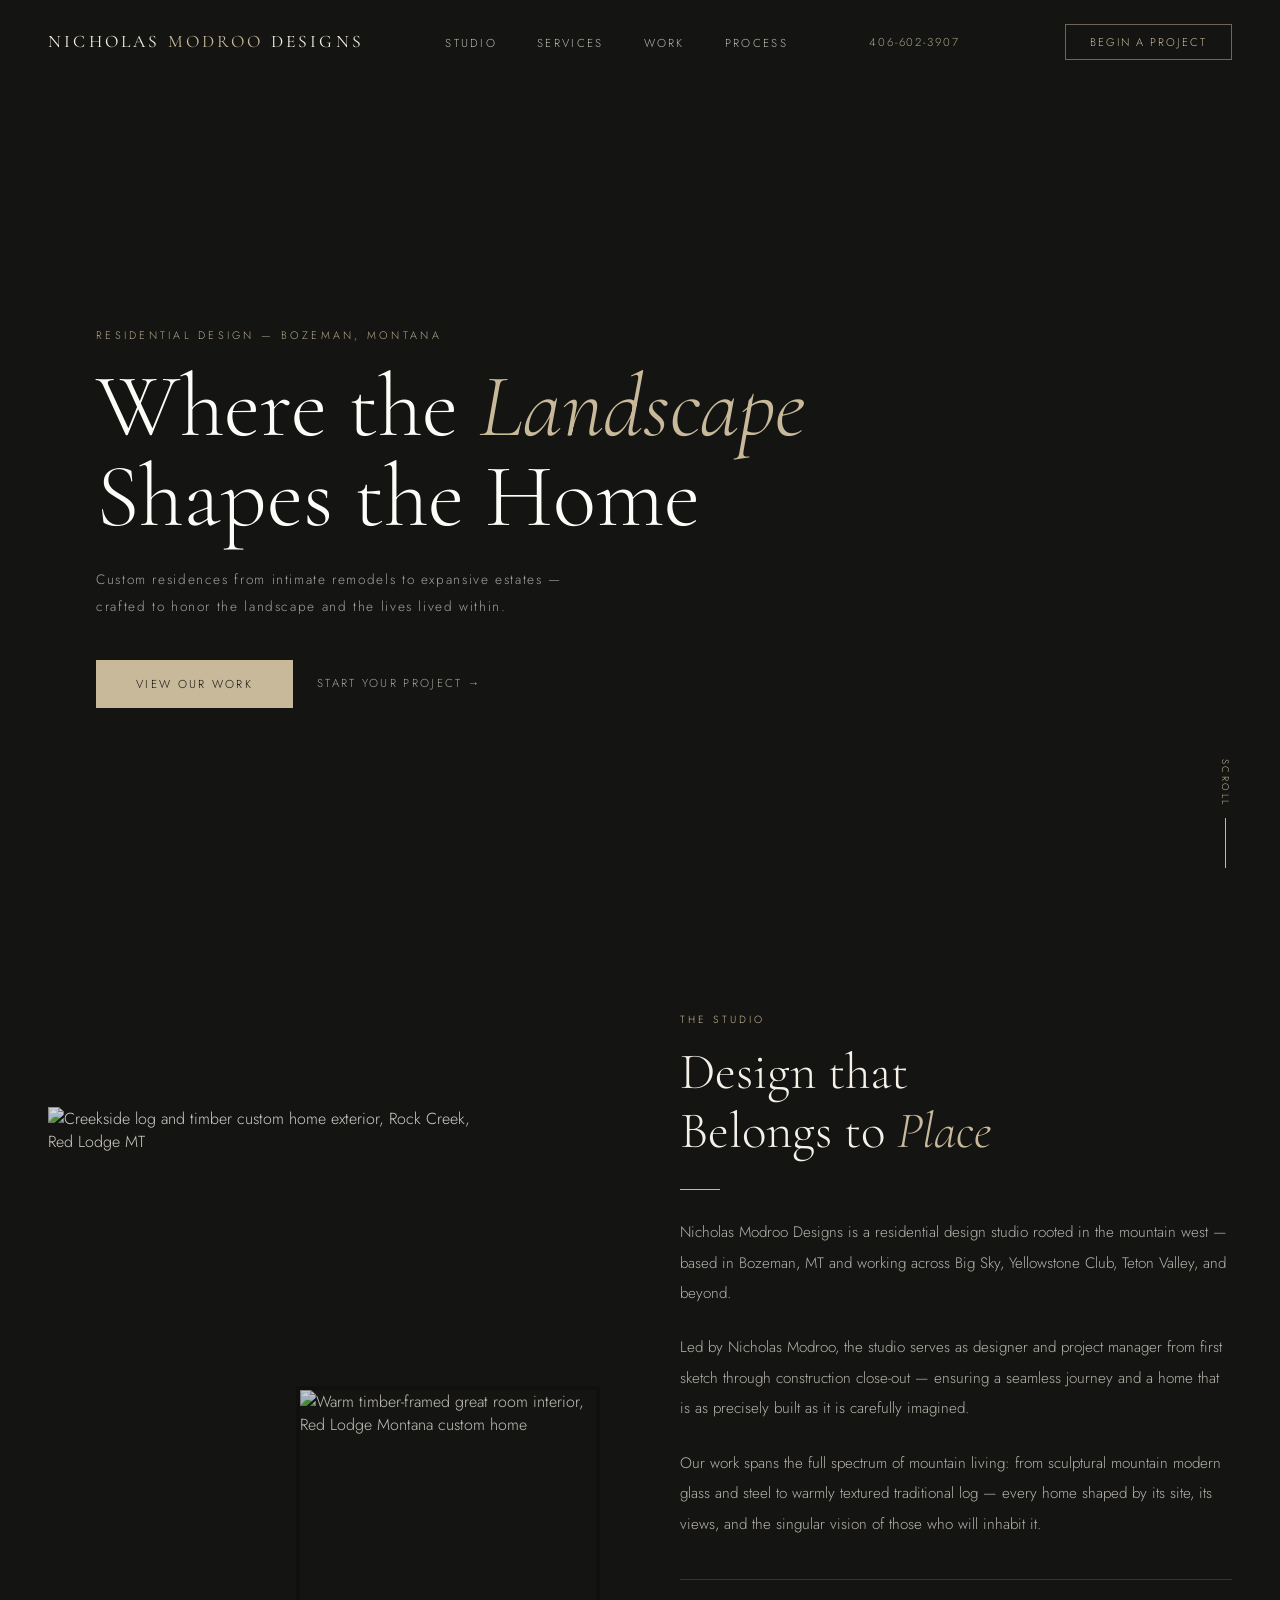
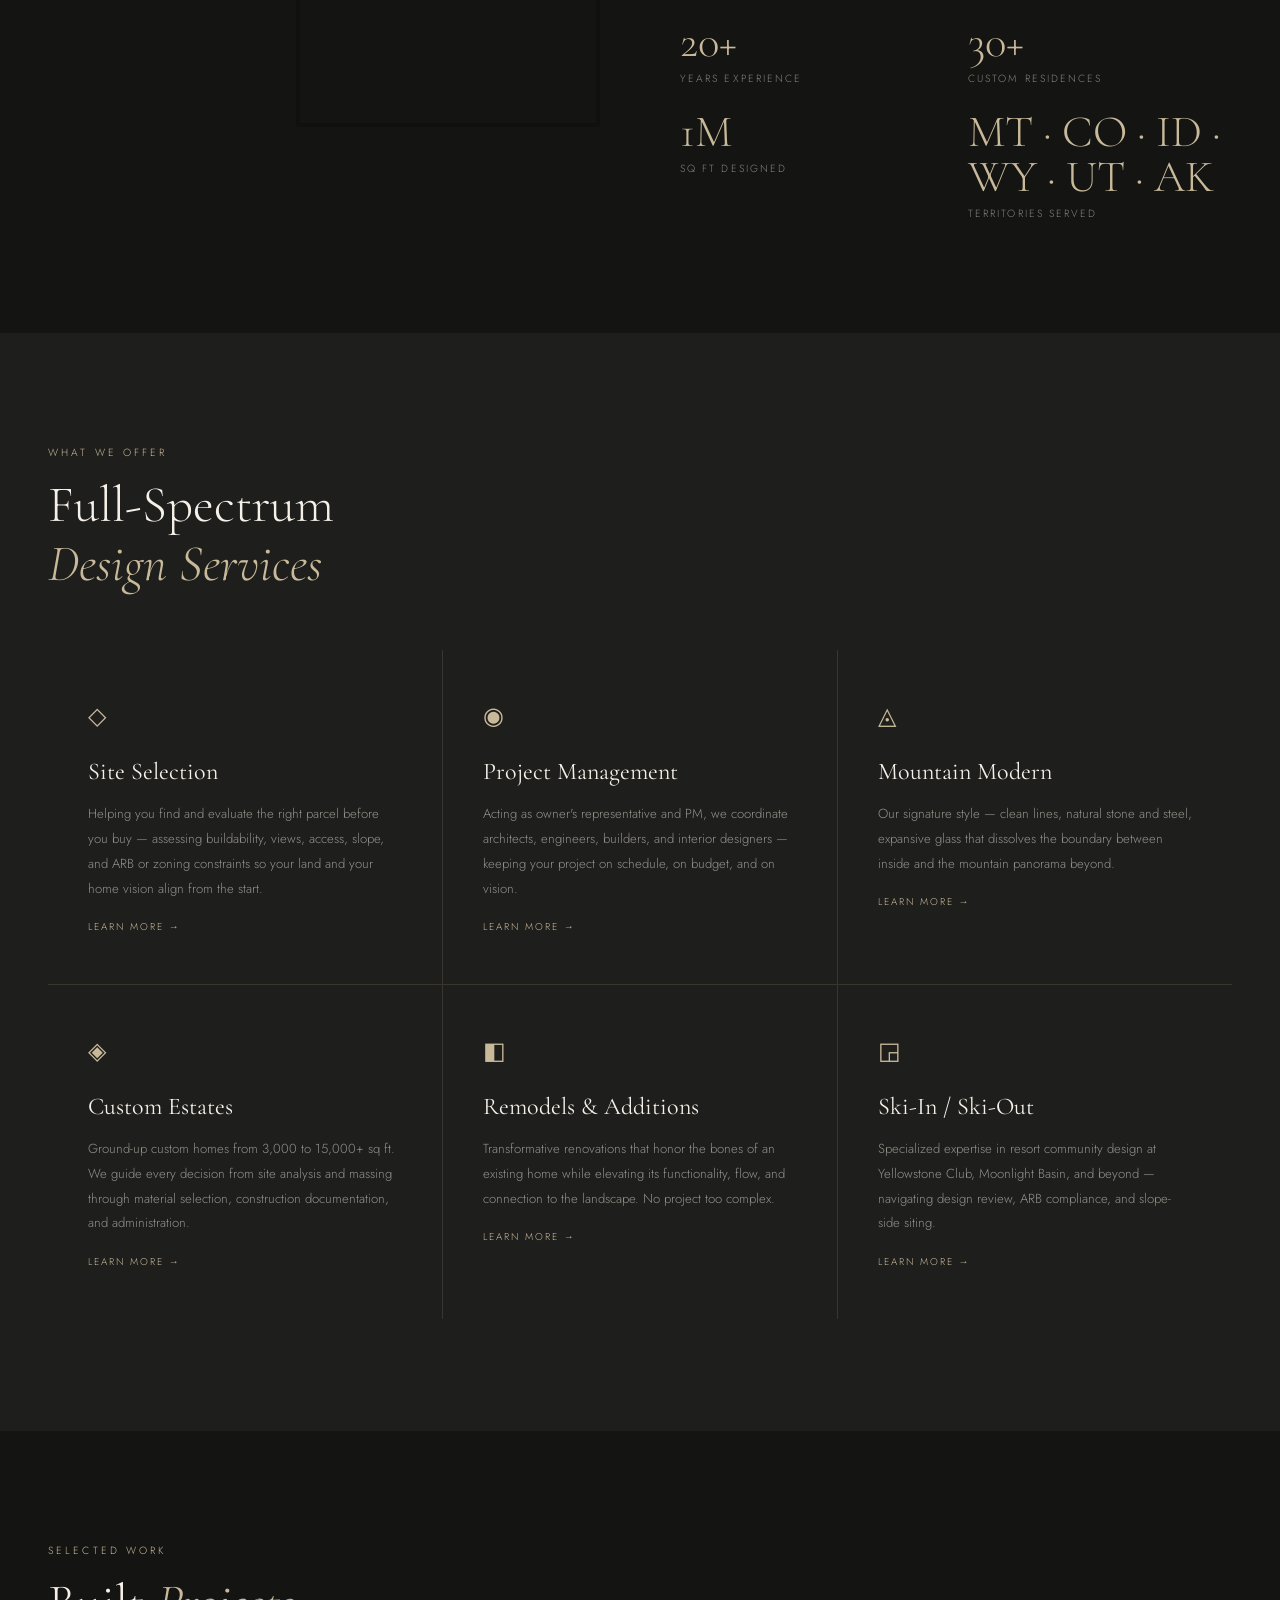
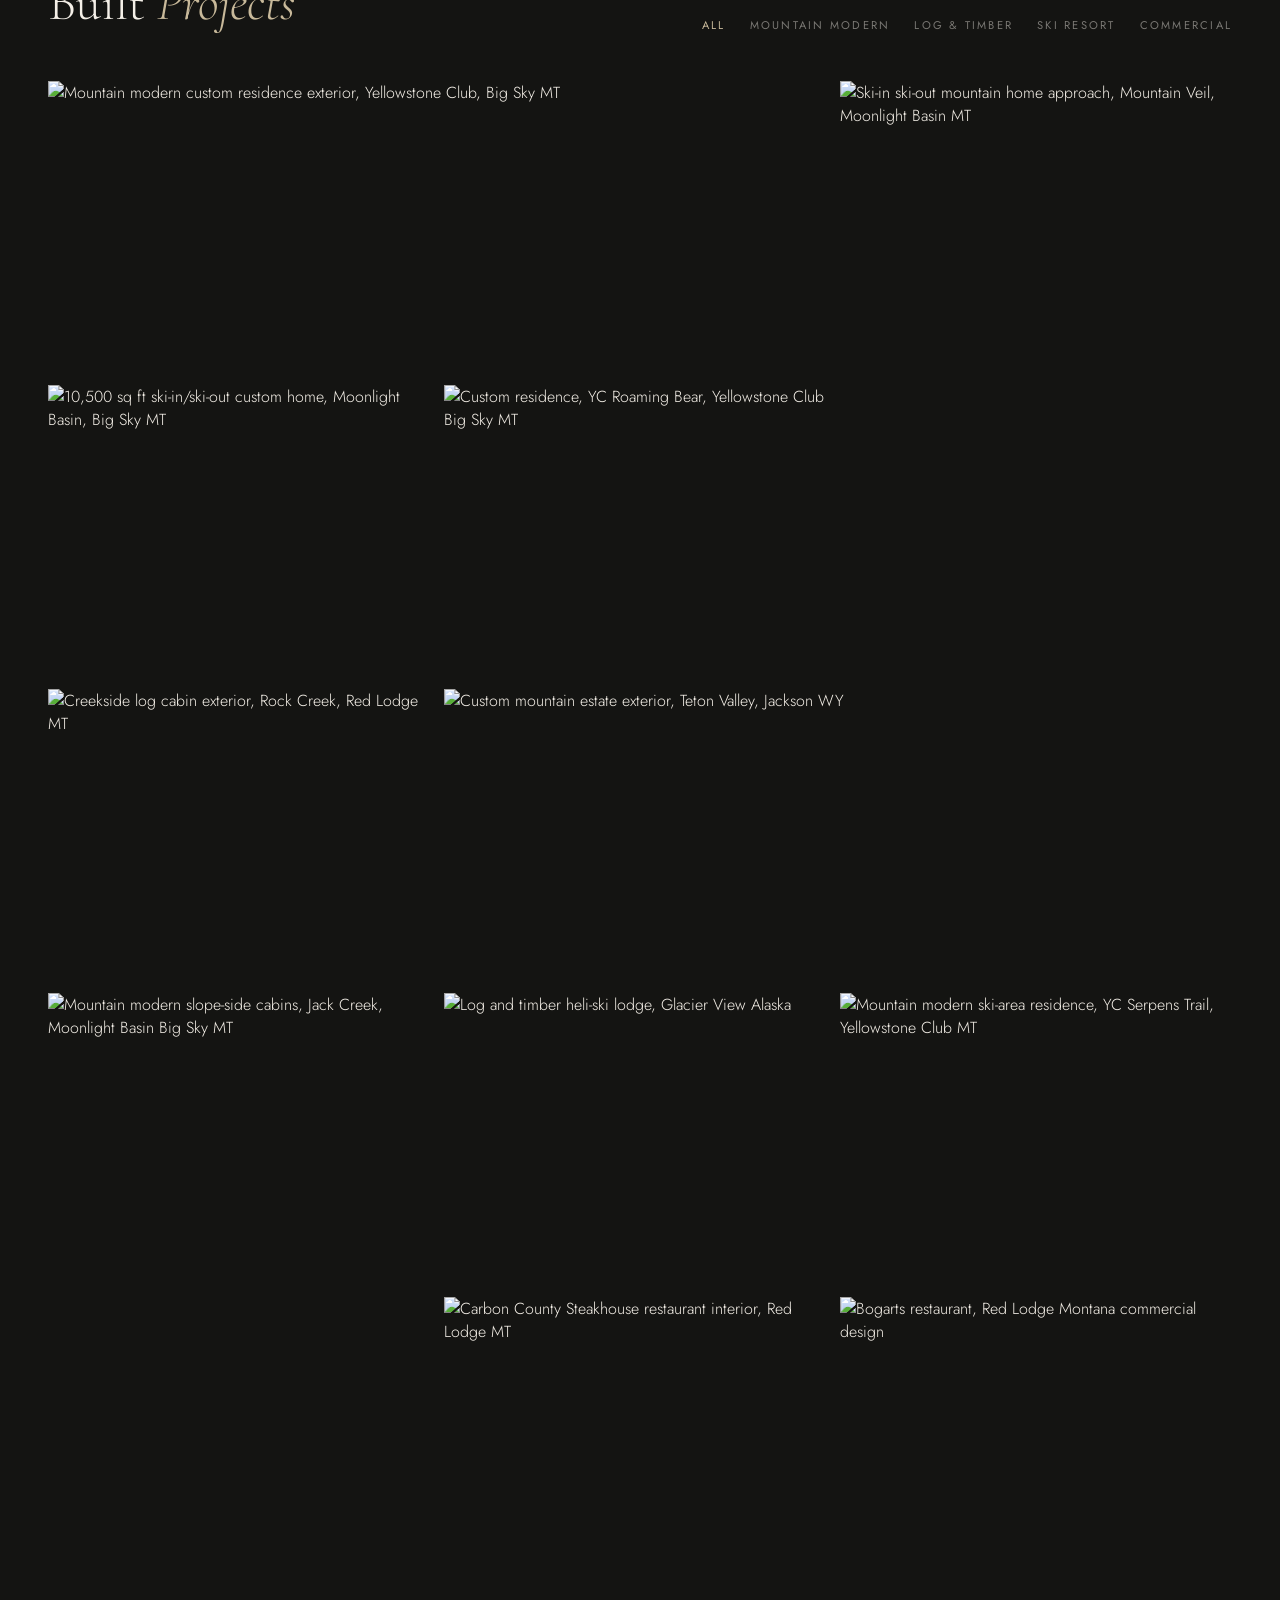
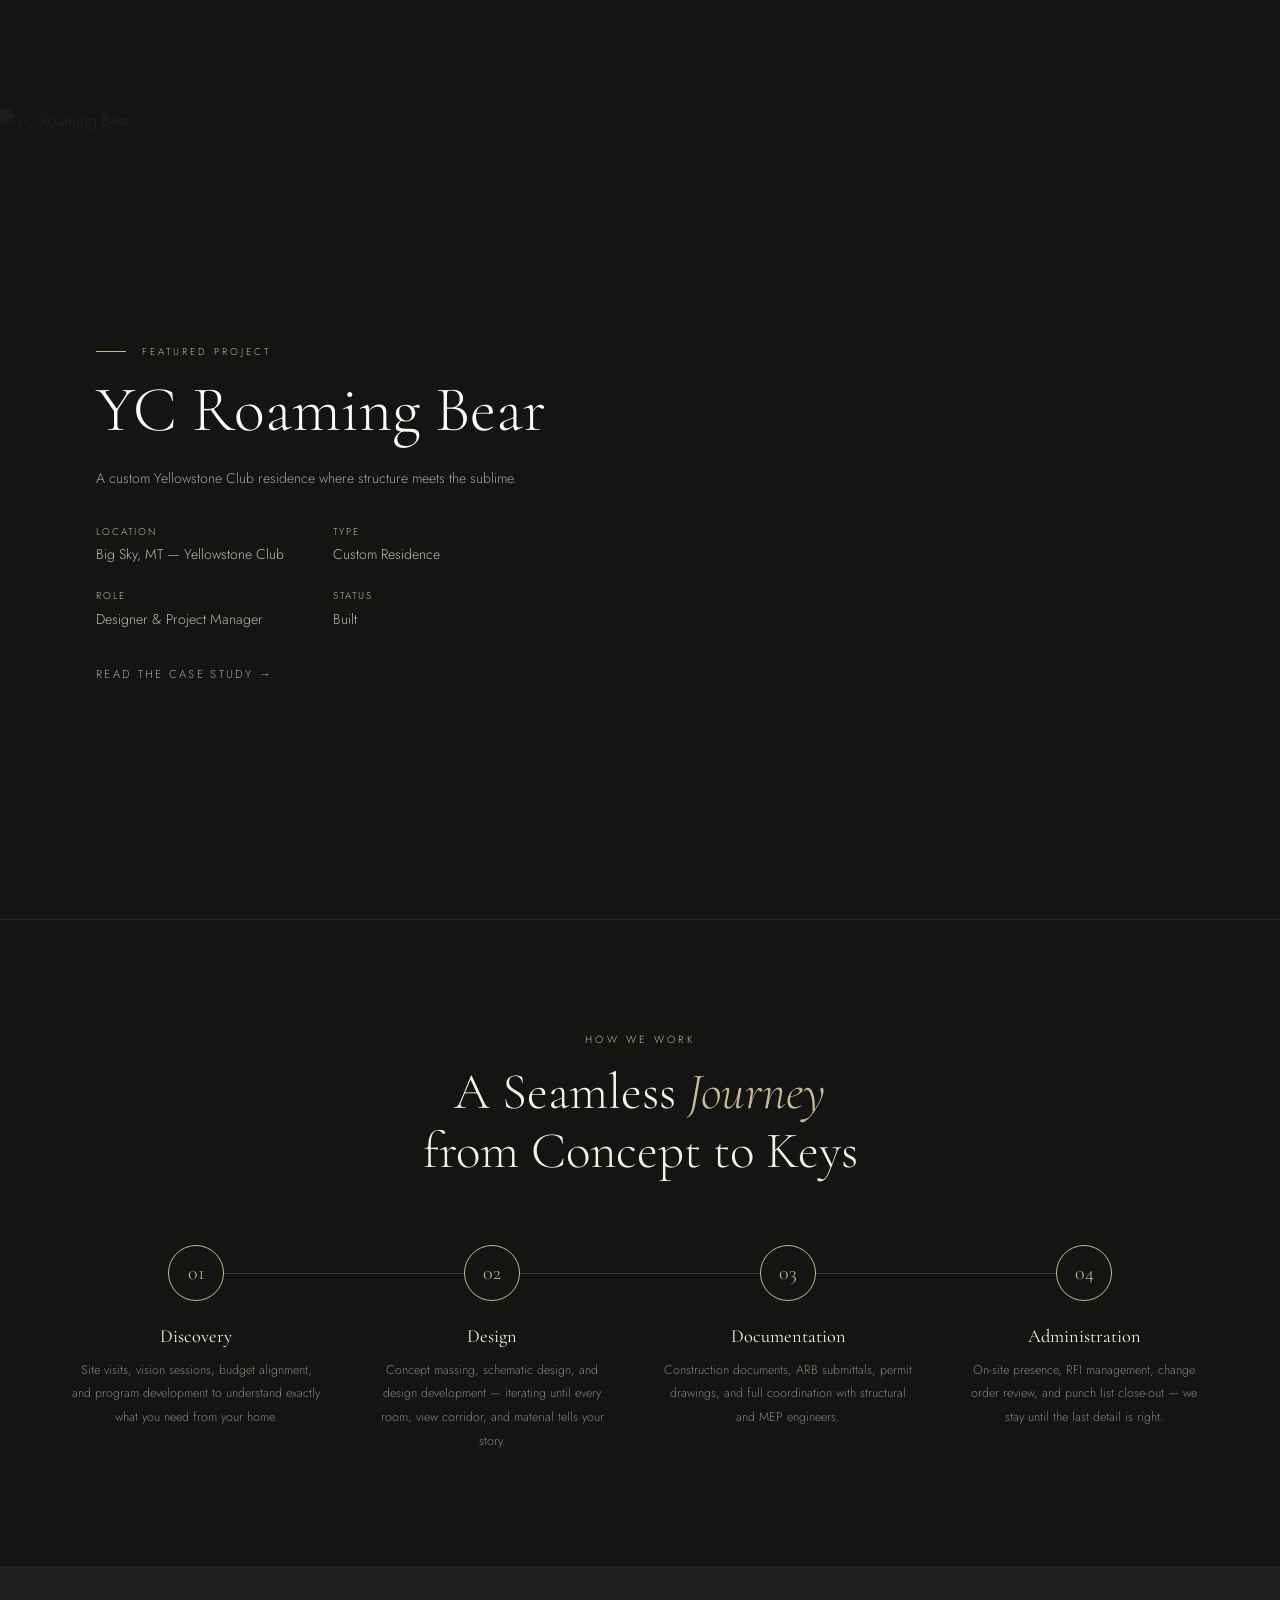
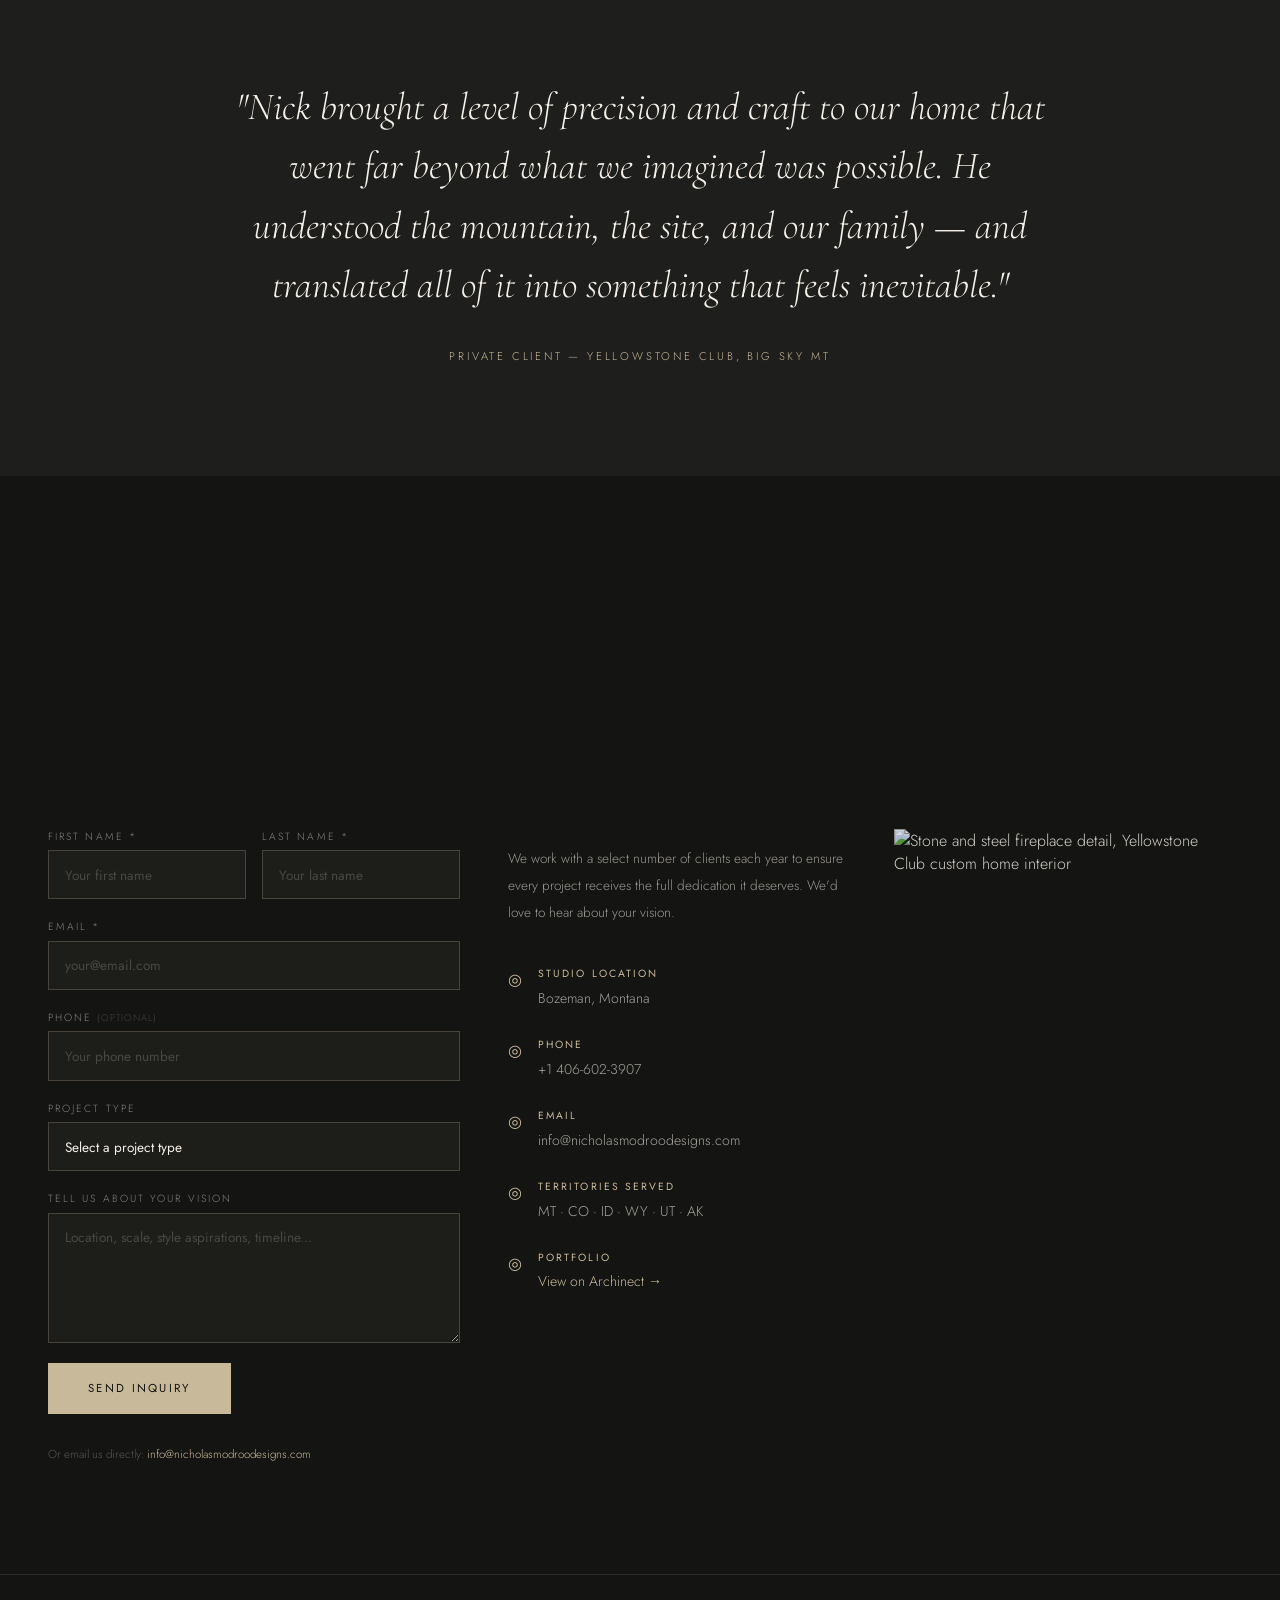
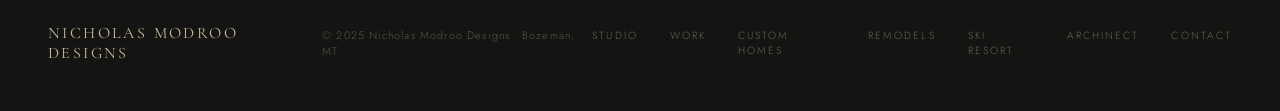
==== index.html @ 758b3880 "Add files via upload" ====
<!DOCTYPE html>
<html lang="en">
<head>
<meta charset="UTF-8">
<meta name="viewport" content="width=device-width, initial-scale=1.0">
<title>Bozeman Custom Home Designer | Nicholas Modroo Designs</title>
<meta name="description" content="Residential design studio in Bozeman, MT crafting custom homes and remodels across Big Sky, Yellowstone Club, Teton Valley and the mountain west. 20+ years of experience.">
<link rel="canonical" href="https://www.nicholasmodroodesigns.com/">
<meta name="robots" content="index, follow">
<meta name="author" content="Nicholas Modroo Designs">
<!-- Open Graph / social link previews -->
<meta property="og:type" content="website">
<meta property="og:title" content="Nicholas Modroo Designs | Custom Homes & Remodels — Bozeman, MT">
<meta property="og:description" content="Residential design rooted in the mountain west. Custom homes, remodels, and ski-resort residences across Big Sky, Yellowstone Club and beyond.">
<meta property="og:url" content="https://www.nicholasmodroodesigns.com/">
<meta property="og:site_name" content="Nicholas Modroo Designs">
<meta property="og:image" content="https://cdn.jsdelivr.net/gh/nmodroo/NicholasModrooDesigns@main/Kibler-and-Kirch_Red-Lodge-8143_300DPI%20(Large).jpg">
<meta name="twitter:card" content="summary_large_image">
<meta name="twitter:title" content="Nicholas Modroo Designs | Custom Homes & Remodels — Bozeman, MT">
<meta name="twitter:description" content="Residential design rooted in the mountain west. Custom homes, remodels, and ski-resort residences.">
<meta name="twitter:image" content="https://cdn.jsdelivr.net/gh/nmodroo/NicholasModrooDesigns@main/Kibler-and-Kirch_Red-Lodge-8143_300DPI%20(Large).jpg">
<link rel="icon" type="image/png" href="https://cdn.jsdelivr.net/gh/nmodroo/NicholasModrooDesigns@main/NMDfavicon.png">
<link rel="preconnect" href="https://fonts.googleapis.com">
<link rel="preconnect" href="https://fonts.gstatic.com" crossorigin>
<link href="https://fonts.googleapis.com/css2?family=Cormorant+Garamond:ital,wght@0,300;0,400;0,500;1,300;1,400&family=Jost:wght@200;300;400;500&display=swap" rel="stylesheet">
<style>
*{margin:0;padding:0;box-sizing:border-box}
:root{
  --cream:#f5f0e8;
  --stone:#c8b99a;
  --charcoal:#1e1e1c;
  --dark:#141412;
  --mid:#3a3834;
  --accent:#8a7355;
  --white:#fdfcf9;
}
html{scroll-behavior:smooth}
body{background:var(--dark);color:var(--cream);font-family:'Jost',sans-serif;font-weight:300;overflow-x:hidden}

nav{position:fixed;top:0;left:0;right:0;z-index:100;display:flex;align-items:center;justify-content:space-between;padding:1.5rem 3rem;transition:background 0.4s}
nav.scrolled{background:rgba(20,20,18,0.92);backdrop-filter:blur(12px)}
.nav-logo{font-family:'Cormorant Garamond',serif;font-size:1.1rem;font-weight:400;letter-spacing:0.18em;text-transform:uppercase;color:var(--cream)}
.nav-logo span{color:var(--stone)}
.nav-links{display:flex;gap:2.5rem;list-style:none}
.nav-links a{color:var(--cream);text-decoration:none;font-size:0.72rem;letter-spacing:0.2em;text-transform:uppercase;opacity:0.75;transition:opacity 0.2s}
.nav-links a:hover{opacity:1}
.nav-cta{font-size:0.7rem;letter-spacing:0.18em;text-transform:uppercase;border:0.5px solid rgba(200,185,154,0.5);padding:0.55rem 1.5rem;color:var(--stone);text-decoration:none;transition:all 0.25s}
.nav-cta:hover{background:var(--stone);color:var(--dark)}
.nav-phone{font-size:0.72rem;letter-spacing:0.16em;color:var(--stone);text-decoration:none;margin-right:1.5rem;opacity:0.85;transition:opacity 0.2s}
.nav-phone:hover{opacity:1}

.hero{position:relative;height:100vh;min-height:700px;display:flex;align-items:flex-end;overflow:hidden}
.hero-bg{position:absolute;inset:0;background:url('https://cdn.jsdelivr.net/gh/nmodroo/NicholasModrooDesigns@main/Kibler-and-Kirch_Red-Lodge-8143_300DPI%20(Large).jpg') center/cover no-repeat;filter:brightness(0.55)}
.hero-overlay{position:absolute;inset:0;background:linear-gradient(to top, rgba(20,20,18,0.95) 0%, rgba(20,20,18,0.2) 50%, rgba(20,20,18,0.1) 100%)}
.hero-content{position:relative;z-index:2;padding:0 3rem 5rem;max-width:900px}
.hero-eyebrow{font-size:0.68rem;letter-spacing:0.3em;text-transform:uppercase;color:var(--stone);margin-bottom:1.2rem;opacity:0.9}
.hero-title{font-family:'Cormorant Garamond',serif;font-size:clamp(3.2rem,7vw,6.5rem);font-weight:300;line-height:1.0;color:var(--white);margin-bottom:1.5rem}
.hero-title em{font-style:italic;color:var(--stone)}
.hero-sub{font-size:0.85rem;letter-spacing:0.12em;color:rgba(245,240,232,0.65);max-width:480px;line-height:2;margin-bottom:2.5rem}
.hero-actions{display:flex;gap:1.5rem;align-items:center}
.btn-primary{background:var(--stone);color:var(--dark);text-decoration:none;font-size:0.72rem;letter-spacing:0.2em;text-transform:uppercase;padding:1rem 2.5rem;transition:all 0.25s}
.btn-primary:hover{background:var(--cream)}
.btn-ghost{color:var(--cream);text-decoration:none;font-size:0.72rem;letter-spacing:0.2em;text-transform:uppercase;opacity:0.65;border-bottom:0.5px solid transparent;padding-bottom:2px;transition:all 0.25s}
.btn-ghost:hover{opacity:1;border-bottom-color:var(--stone)}
.hero-scroll{position:absolute;bottom:2rem;right:3rem;display:flex;flex-direction:column;align-items:center;gap:0.75rem;z-index:2}
.scroll-line{width:0.5px;height:50px;background:var(--stone);animation:scrollDown 1.8s ease-in-out infinite}
.scroll-text{font-size:0.6rem;letter-spacing:0.25em;text-transform:uppercase;color:var(--stone);writing-mode:vertical-lr}
@keyframes scrollDown{0%{transform:scaleY(0);transform-origin:top}50%{transform:scaleY(1);transform-origin:top}50.001%{transform-origin:bottom}100%{transform:scaleY(0);transform-origin:bottom}}

section{padding:7rem 3rem}
.section-label{font-size:0.65rem;letter-spacing:0.3em;text-transform:uppercase;color:var(--stone);margin-bottom:1rem}
.section-title{font-family:'Cormorant Garamond',serif;font-size:clamp(2rem,4vw,3.5rem);font-weight:300;line-height:1.15;color:var(--cream)}
.section-title em{font-style:italic;color:var(--stone)}
.divider{width:40px;height:0.5px;background:var(--stone);margin:1.75rem 0}

.about-grid{display:grid;grid-template-columns:1fr 1fr;gap:5rem;align-items:center;max-width:1200px;margin:0 auto}
.about-image-stack{position:relative;height:620px}
.about-img-main{position:absolute;top:0;left:0;width:80%;height:85%;object-fit:cover;filter:brightness(0.85)}
.about-img-accent{position:absolute;bottom:0;right:0;width:55%;height:55%;object-fit:cover;filter:brightness(0.8);border:4px solid var(--dark)}
.about-text p{font-size:0.95rem;line-height:2;color:rgba(245,240,232,0.72);margin-bottom:1.5rem}
.about-stats{display:grid;grid-template-columns:1fr 1fr;gap:1.5rem;margin-top:2.5rem;border-top:0.5px solid rgba(200,185,154,0.2);padding-top:2.5rem}
.stat-num{font-family:'Cormorant Garamond',serif;font-size:2.8rem;font-weight:300;color:var(--stone);line-height:1}
.stat-label{font-size:0.65rem;letter-spacing:0.2em;text-transform:uppercase;color:rgba(245,240,232,0.5);margin-top:0.4rem}

.services{background:var(--charcoal)}
.services-grid{display:grid;grid-template-columns:repeat(3,1fr);gap:0.5px;max-width:1200px;margin:3.5rem auto 0;background:rgba(200,185,154,0.15)}
.service-card{background:var(--charcoal);padding:3rem 2.5rem;transition:background 0.3s}
.service-card:hover{background:var(--mid)}
.service-icon{font-size:1.5rem;color:var(--stone);margin-bottom:1.5rem}
.service-name{font-family:'Cormorant Garamond',serif;font-size:1.5rem;font-weight:400;color:var(--cream);margin-bottom:1rem}
.service-desc{font-size:0.82rem;line-height:1.9;color:rgba(245,240,232,0.55)}

.portfolio-header{display:flex;justify-content:space-between;align-items:flex-end;max-width:1200px;margin:0 auto 3rem}
.portfolio-filter{display:flex;gap:1.5rem}
.filter-btn{background:none;border:none;font-family:'Jost',sans-serif;font-size:0.7rem;letter-spacing:0.2em;text-transform:uppercase;color:rgba(245,240,232,0.45);cursor:pointer;padding:0;transition:color 0.2s}
.filter-btn.active,.filter-btn:hover{color:var(--stone)}
.portfolio-grid{display:grid;grid-template-columns:repeat(3,1fr);grid-auto-rows:300px;gap:4px;max-width:1200px;margin:0 auto}
.project-card{position:relative;overflow:hidden;cursor:pointer}
.project-card.wide{grid-column:span 2}
.project-card.tall{grid-row:span 2}
.project-img{width:100%;height:100%;object-fit:cover;transition:transform 0.6s ease,filter 0.4s}
.project-card:hover .project-img{transform:scale(1.04);filter:brightness(0.6)}
.project-overlay{position:absolute;inset:0;background:linear-gradient(to top,rgba(20,20,18,0.9) 0%,transparent 50%);opacity:0;transition:opacity 0.4s;display:flex;flex-direction:column;justify-content:flex-end;padding:1.75rem}
.project-card:hover .project-overlay{opacity:1}
.project-location{font-size:0.62rem;letter-spacing:0.25em;text-transform:uppercase;color:var(--stone);margin-bottom:0.5rem}
.project-name{font-family:'Cormorant Garamond',serif;font-size:1.35rem;font-weight:400;color:var(--white)}
.project-size{font-size:0.7rem;color:rgba(245,240,232,0.55);margin-top:0.3rem}
.view-gallery{font-size:0.62rem;letter-spacing:0.2em;text-transform:uppercase;color:var(--stone);margin-top:0.6rem;display:inline-flex;align-items:center;gap:0.4rem}

/* LIGHTBOX */
.lightbox{position:fixed;inset:0;z-index:1000;background:rgba(14,14,12,0.97);display:flex;flex-direction:column;align-items:center;justify-content:center;opacity:0;pointer-events:none;transition:opacity 0.35s}
.lightbox.open{opacity:1;pointer-events:all}
.lb-header{position:absolute;top:0;left:0;right:0;display:flex;align-items:center;justify-content:space-between;padding:1.5rem 2rem;z-index:2}
.lb-title-block{}
.lb-project{font-family:'Cormorant Garamond',serif;font-size:1.25rem;color:var(--cream);font-weight:300}
.lb-location{font-size:0.62rem;letter-spacing:0.25em;text-transform:uppercase;color:var(--stone);margin-top:0.2rem}
.lb-close{background:none;border:none;color:var(--cream);font-size:1.5rem;cursor:pointer;opacity:0.6;transition:opacity 0.2s;line-height:1}
.lb-close:hover{opacity:1}
.lb-body{display:flex;width:100%;height:100%;padding:5rem 2rem 3rem;gap:2.5rem;align-items:center;justify-content:center}
.lb-main{position:relative;flex:1;height:100%;display:flex;align-items:center;justify-content:center;max-height:calc(100vh - 12rem);padding:0 3.5rem}
.lb-img{max-width:100%;max-height:100%;object-fit:contain;transition:opacity 0.3s}
.lb-img.fade{opacity:0}
.lb-arrow{position:absolute;top:50%;transform:translateY(-50%);background:none;border:0.5px solid rgba(200,185,154,0.3);color:var(--cream);width:2.75rem;height:2.75rem;display:flex;align-items:center;justify-content:center;cursor:pointer;font-size:0.9rem;transition:all 0.2s;z-index:2;flex:none}
.lb-arrow:hover{background:rgba(200,185,154,0.1);border-color:var(--stone)}
.lb-prev{left:0}
.lb-next{right:0}
.lb-info{width:260px;flex:none;display:flex;flex-direction:column;gap:1.25rem;padding-bottom:1rem;overflow-y:auto;max-height:calc(100vh - 12rem)}
.lb-desc{font-size:0.82rem;line-height:1.9;color:rgba(245,240,232,0.65)}
.lb-meta{display:flex;flex-direction:column;gap:0.75rem;border-top:0.5px solid rgba(200,185,154,0.15);padding-top:1.25rem}
.lb-meta-row{}
.lb-meta-label{font-size:0.6rem;letter-spacing:0.2em;text-transform:uppercase;color:var(--stone);margin-bottom:0.2rem}
.lb-meta-val{font-size:0.8rem;color:rgba(245,240,232,0.65);line-height:1.6}
.lb-press{margin-top:0.5rem;display:flex;flex-direction:column;gap:0.5rem}
.lb-press a{font-size:0.72rem;color:var(--stone);text-decoration:none;border-bottom:0.5px solid transparent;transition:border-color 0.2s}
.lb-press a:hover{border-bottom-color:var(--stone)}
.lb-footer{position:absolute;bottom:0;left:0;right:0;display:flex;align-items:center;justify-content:center;gap:0.5rem;padding:1.25rem;z-index:2}
.lb-dot{width:5px;height:5px;border-radius:50%;background:rgba(200,185,154,0.25);cursor:pointer;transition:background 0.2s;border:none}
.lb-dot.active{background:var(--stone)}
.lb-counter{position:absolute;right:2rem;bottom:1.4rem;font-size:0.65rem;letter-spacing:0.2em;color:rgba(245,240,232,0.35)}

@media(max-width:768px){
  .lb-body{flex-direction:column;padding:4rem 1rem 0;gap:1rem}
  .lb-info{width:100%;max-height:none;flex:none}
  .lb-main{max-height:50vh;width:100%}
  .lb-arrow{width:2.25rem;height:2.25rem;font-size:0.85rem}
  .lb-prev{left:0.25rem}
  .lb-next{right:0.25rem}
}

.process{background:var(--dark);border-top:0.5px solid rgba(200,185,154,0.1)}
.process-steps{display:grid;grid-template-columns:repeat(4,1fr);gap:0;max-width:1200px;margin:4rem auto 0;position:relative}
.process-steps::before{content:'';position:absolute;top:1.75rem;left:12.5%;right:12.5%;height:0.5px;background:rgba(200,185,154,0.2)}
.process-step{text-align:center;padding:0 1.5rem}
.step-num{width:3.5rem;height:3.5rem;border-radius:50%;border:0.5px solid var(--stone);display:flex;align-items:center;justify-content:center;font-family:'Cormorant Garamond',serif;font-size:1.25rem;color:var(--stone);margin:0 auto 1.5rem;background:var(--dark);position:relative;z-index:1}
.step-name{font-family:'Cormorant Garamond',serif;font-size:1.15rem;font-weight:400;color:var(--cream);margin-bottom:0.75rem}
.step-desc{font-size:0.78rem;line-height:1.9;color:rgba(245,240,232,0.5)}

.featured{position:relative;height:90vh;overflow:hidden;display:flex;align-items:center}
.featured-bg{position:absolute;inset:0;width:100%;height:100%;object-fit:cover;filter:brightness(0.4)}
.featured-content{position:relative;z-index:2;padding:0 3rem;max-width:650px}
.featured-tag{font-size:0.62rem;letter-spacing:0.3em;text-transform:uppercase;color:var(--stone);margin-bottom:1rem;display:flex;align-items:center;gap:1rem}
.featured-tag::before{content:'';flex:none;width:30px;height:0.5px;background:var(--stone)}
.featured-title{font-family:'Cormorant Garamond',serif;font-size:clamp(2.5rem,5vw,4.5rem);font-weight:300;color:var(--white);line-height:1.1;margin-bottom:1.25rem}
.featured-details{display:grid;grid-template-columns:1fr 1fr;gap:1.5rem;margin:2rem 0}
.detail-label{font-size:0.62rem;letter-spacing:0.2em;text-transform:uppercase;color:var(--stone);margin-bottom:0.35rem}
.detail-val{font-size:0.88rem;color:rgba(245,240,232,0.75)}

.testimonial{background:var(--charcoal);text-align:center;padding:7rem 3rem}
.testimonial blockquote{font-family:'Cormorant Garamond',serif;font-size:clamp(1.5rem,3vw,2.4rem);font-weight:300;font-style:italic;color:var(--cream);max-width:820px;margin:0 auto;line-height:1.55}
.testimonial cite{display:block;margin-top:2rem;font-size:0.7rem;letter-spacing:0.25em;text-transform:uppercase;color:var(--stone);font-style:normal}

.contact-grid{display:grid;grid-template-columns:1fr 1fr 1fr;gap:3rem;max-width:1200px;margin:0 auto;align-items:start}
.contact-form{display:flex;flex-direction:column;gap:1.25rem}
.form-row{display:grid;grid-template-columns:1fr 1fr;gap:1rem}
.form-field{display:flex;flex-direction:column;gap:0.4rem}
.form-label{font-size:0.65rem;letter-spacing:0.2em;text-transform:uppercase;color:rgba(245,240,232,0.5)}
.form-input{background:rgba(245,240,232,0.04);border:0.5px solid rgba(200,185,154,0.25);color:var(--cream);padding:0.85rem 1rem;font-family:'Jost',sans-serif;font-size:0.85rem;outline:none;transition:border-color 0.2s}
.form-input:focus{border-color:var(--stone)}
.form-input::placeholder{color:rgba(245,240,232,0.2)}
.form-input option{background:var(--charcoal);color:var(--cream)}
.form-input.textarea{min-height:130px;resize:vertical}
.form-submit{background:var(--stone);color:var(--dark);border:none;font-family:'Jost',sans-serif;font-size:0.72rem;letter-spacing:0.2em;text-transform:uppercase;padding:1.1rem 2.5rem;cursor:pointer;width:fit-content;transition:background 0.25s}
.form-submit:hover{background:var(--cream)}
.contact-info{padding-top:1rem}
.contact-info p{font-size:0.85rem;line-height:2;color:rgba(245,240,232,0.6);margin-bottom:2.5rem}
.contact-detail{display:flex;align-items:flex-start;gap:1rem;margin-bottom:1.75rem}
.contact-icon{color:var(--stone);font-size:1rem;margin-top:2px;flex:none}
.contact-detail-text strong{display:block;font-size:0.65rem;letter-spacing:0.2em;text-transform:uppercase;color:var(--stone);margin-bottom:0.3rem;font-weight:400}
.contact-detail-text span{font-size:0.88rem;color:rgba(245,240,232,0.65)}

footer{background:var(--dark);border-top:0.5px solid rgba(200,185,154,0.12);padding:3rem;display:flex;align-items:center;justify-content:space-between}
.footer-logo{font-family:'Cormorant Garamond',serif;font-size:1rem;font-weight:400;letter-spacing:0.15em;text-transform:uppercase;color:var(--stone)}
.footer-copy{font-size:0.68rem;letter-spacing:0.1em;color:rgba(245,240,232,0.3)}
.footer-links{display:flex;gap:2rem}
.footer-links a{font-size:0.65rem;letter-spacing:0.2em;text-transform:uppercase;color:rgba(245,240,232,0.35);text-decoration:none;transition:color 0.2s}
.footer-links a:hover{color:var(--stone)}

.fade-in{opacity:0;transform:translateY(28px);transition:opacity 0.8s ease,transform 0.8s ease}
.fade-in.visible{opacity:1;transform:none}

/* HAMBURGER */
.nav-hamburger{display:none;flex-direction:column;gap:5px;cursor:pointer;background:none;border:none;padding:4px}
.nav-hamburger span{display:block;width:24px;height:1px;background:var(--cream);transition:all 0.3s}
.nav-hamburger.open span:nth-child(1){transform:translateY(6px) rotate(45deg)}
.nav-hamburger.open span:nth-child(2){opacity:0}
.nav-hamburger.open span:nth-child(3){transform:translateY(-6px) rotate(-45deg)}
.nav-mobile-menu{display:none;position:fixed;inset:0;top:0;background:rgba(20,20,18,0.98);z-index:99;flex-direction:column;align-items:center;justify-content:center;gap:2.5rem}
.nav-mobile-menu.open{display:flex}
.nav-mobile-menu a{font-family:'Cormorant Garamond',serif;font-size:2rem;font-weight:300;color:var(--cream);text-decoration:none;letter-spacing:0.1em}
.nav-mobile-menu a:hover{color:var(--stone)}
.nav-mobile-cta{font-size:0.75rem;letter-spacing:0.2em;text-transform:uppercase;border:0.5px solid rgba(200,185,154,0.5);padding:0.75rem 2rem;color:var(--stone);text-decoration:none;margin-top:1rem}

@media(max-width:768px){
  nav{padding:1.25rem 1.5rem}
  .nav-links{display:none}
  .nav-cta{display:none}
  .nav-phone{display:none}
  .nav-hamburger{display:flex;z-index:101;position:relative}

  .hero{min-height:100svh}
  .hero-content{padding:0 1.5rem 4rem}
  .hero-scroll{display:none}

  section{padding:5rem 1.5rem}

  .about-grid{grid-template-columns:1fr;gap:3rem}
  .about-image-stack{height:320px}
  .about-img-main{width:85%;height:90%}
  .about-img-accent{width:50%;height:50%}
  .about-stats{grid-template-columns:1fr 1fr}
  .stat-num{font-size:2rem}

  .services-grid{grid-template-columns:1fr}

  .portfolio-header{flex-direction:column;align-items:flex-start;gap:1.5rem}
  .portfolio-filter{flex-wrap:wrap;gap:1rem}
  .portfolio-grid{grid-template-columns:1fr 1fr;grid-auto-rows:200px}
  .project-card.wide{grid-column:span 2}
  .project-card.tall{grid-row:span 1}
  .project-overlay{opacity:1;background:linear-gradient(to top,rgba(20,20,18,0.85) 0%,transparent 60%)}

  .process-steps{grid-template-columns:1fr 1fr;gap:2.5rem}
  .process-steps::before{display:none}

  .featured{height:70vh}
  .featured-content{padding:0 1.5rem;max-width:100%}
  .featured-details{grid-template-columns:1fr 1fr;gap:1rem}

  .testimonial{padding:5rem 1.5rem}

  .contact-grid{grid-template-columns:1fr;gap:3rem}
  .contact-grid .fade-in:last-child{display:none}
  .form-row{grid-template-columns:1fr}

  footer{flex-direction:column;gap:1.5rem;text-align:center;padding:2rem 1.5rem}
  .footer-links{flex-wrap:wrap;justify-content:center;gap:1.5rem}

  .lb-main{padding:4rem 3.5rem 3rem}
  .lb-arrow{width:2.25rem;height:2.25rem;font-size:0.85rem}
  .lb-prev{left:0.5rem}
  .lb-next{right:0.5rem}
  .lb-header{padding:1rem 1.25rem}
  .lb-project{font-size:1rem}
}
</style>
<!-- LocalBusiness structured data -->
<script type="application/ld+json">
{
  "@context": "https://schema.org",
  "@type": "GeneralContractor",
  "name": "Nicholas Modroo Designs",
  "description": "Residential design studio in Bozeman, Montana, specializing in custom mountain homes, remodels, and ski-resort residences across the mountain west.",
  "url": "https://www.nicholasmodroodesigns.com/",
  "telephone": "+1-406-602-3907",
  "email": "info@nicholasmodroodesigns.com",
  "image": "https://cdn.jsdelivr.net/gh/nmodroo/NicholasModrooDesigns@main/Kibler-and-Kirch_Red-Lodge-8143_300DPI%20(Large).jpg",
  "address": { "@type": "PostalAddress", "addressLocality": "Bozeman", "addressRegion": "MT", "addressCountry": "US" },
  "areaServed": [
    { "@type": "State", "name": "Montana" },
    { "@type": "State", "name": "Wyoming" },
    { "@type": "State", "name": "Idaho" },
    { "@type": "State", "name": "Colorado" },
    { "@type": "State", "name": "Utah" },
    { "@type": "State", "name": "Alaska" }
  ],
  "knowsAbout": ["Custom home design", "Residential remodels", "Mountain modern architecture", "Log and timber homes", "Ski-in/ski-out residences"],
  "founder": { "@type": "Person", "name": "Nicholas Modroo" }
}
</script>
<!-- Google Analytics 4 -->
<script async src="https://www.googletagmanager.com/gtag/js?id=G-BS2J5CHZ89"></script>
<script>
  window.dataLayer = window.dataLayer || [];
  function gtag(){dataLayer.push(arguments);}
  gtag('js', new Date());
  gtag('config', 'G-BS2J5CHZ89');
</script>
</head>
<body>

<nav id="nav">
  <div class="nav-logo">Nicholas <span>Modroo</span> Designs</div>
  <ul class="nav-links">
    <li><a href="#about">Studio</a></li>
    <li><a href="#services">Services</a></li>
    <li><a href="#portfolio">Work</a></li>
    <li><a href="#process">Process</a></li>
  </ul>
  <a href="tel:+14066023907" class="nav-phone">406-602-3907</a>
  <a href="#contact" class="nav-cta">Begin a Project</a>
  <button class="nav-hamburger" id="hamburger" aria-label="Menu">
    <span></span><span></span><span></span>
  </button>
</nav>

<div class="nav-mobile-menu" id="mobileMenu">
  <a href="#about" class="mobile-link">Studio</a>
  <a href="#services" class="mobile-link">Services</a>
  <a href="#portfolio" class="mobile-link">Work</a>
  <a href="#process" class="mobile-link">Process</a>
  <a href="tel:+14066023907" class="mobile-link" style="font-family:'Cormorant Garamond',serif;font-size:1.5rem;color:var(--stone)">406-602-3907</a>
  <a href="#contact" class="nav-mobile-cta mobile-link">Begin a Project</a>
</div>

<section class="hero" id="home">
  <div class="hero-bg"></div>
  <div class="hero-overlay"></div>
  <div class="hero-content fade-in visible">
    <div class="hero-eyebrow">Residential Design — Bozeman, Montana</div>
    <h1 class="hero-title">Where the <em>Landscape</em><br>Shapes the Home</h1>
    <p class="hero-sub">Custom residences from intimate remodels to expansive estates — crafted to honor the landscape and the lives lived within.</p>
    <div class="hero-actions">
      <a href="#portfolio" class="btn-primary">View Our Work</a>
      <a href="#contact" class="btn-ghost">Start Your Project →</a>
    </div>
  </div>
  <div class="hero-scroll">
    <span class="scroll-text">Scroll</span>
    <div class="scroll-line"></div>
  </div>
</section>

<section id="about" style="background:var(--dark)">
  <div class="about-grid">
    <div class="about-image-stack fade-in">
      <img class="about-img-main" src="https://cdn.jsdelivr.net/gh/nmodroo/NicholasModrooDesigns@main/Kibler-and-Kirch_Red-Lodge-8143_300DPI%20(Large).jpg" alt="Creekside log and timber custom home exterior, Rock Creek, Red Lodge MT">
      <img class="about-img-accent" src="https://cdn.jsdelivr.net/gh/nmodroo/NicholasModrooDesigns@main/KIBLER-AND-KIRCH_RED-LODGE-024-HDR_300DPI%20(Large).jpg" alt="Warm timber-framed great room interior, Red Lodge Montana custom home">
    </div>
    <div class="about-text fade-in">
      <div class="section-label">The Studio</div>
      <h2 class="section-title">Design that<br>Belongs to <em>Place</em></h2>
      <div class="divider"></div>
      <p>Nicholas Modroo Designs is a residential design studio rooted in the mountain west — based in Bozeman, MT and working across Big Sky, Yellowstone Club, Teton Valley, and beyond.</p>
      <p>Led by Nicholas Modroo, the studio serves as designer and project manager from first sketch through construction close-out — ensuring a seamless journey and a home that is as precisely built as it is carefully imagined.</p>
      <p>Our work spans the full spectrum of mountain living: from sculptural mountain modern glass and steel to warmly textured traditional log — every home shaped by its site, its views, and the singular vision of those who will inhabit it.</p>
      <div class="about-stats">
        <div><div class="stat-num">20+</div><div class="stat-label">Years Experience</div></div>
        <div><div class="stat-num">30+</div><div class="stat-label">Custom Residences</div></div>
        <div><div class="stat-num">1M</div><div class="stat-label">Sq Ft Designed</div></div>
        <div><div class="stat-num">MT · CO · ID · WY · UT · AK</div><div class="stat-label">Territories Served</div></div>
      </div>
    </div>
  </div>
</section>

<section class="services" id="services">
  <div style="max-width:1200px;margin:0 auto">
    <div class="fade-in">
      <div class="section-label">What We Offer</div>
      <h2 class="section-title">Full-Spectrum<br><em>Design Services</em></h2>
    </div>
        <div class="services-grid">
      <a class="service-card fade-in" href="site-selection.html" style="text-decoration:none;color:inherit;display:block"><div class="service-icon">◇</div><div class="service-name">Site Selection</div><p class="service-desc">Helping you find and evaluate the right parcel before you buy — assessing buildability, views, access, slope, and ARB or zoning constraints so your land and your home vision align from the start.</p><span style="display:inline-block;margin-top:1.1rem;font-size:0.62rem;letter-spacing:0.2em;text-transform:uppercase;color:var(--stone)">Learn more &#8594;</span></a>
      <a class="service-card fade-in" href="project-management.html" style="text-decoration:none;color:inherit;display:block"><div class="service-icon">◉</div><div class="service-name">Project Management</div><p class="service-desc">Acting as owner's representative and PM, we coordinate architects, engineers, builders, and interior designers — keeping your project on schedule, on budget, and on vision.</p><span style="display:inline-block;margin-top:1.1rem;font-size:0.62rem;letter-spacing:0.2em;text-transform:uppercase;color:var(--stone)">Learn more &#8594;</span></a>
      <a class="service-card fade-in" href="mountain-modern.html" style="text-decoration:none;color:inherit;display:block"><div class="service-icon">◬</div><div class="service-name">Mountain Modern</div><p class="service-desc">Our signature style — clean lines, natural stone and steel, expansive glass that dissolves the boundary between inside and the mountain panorama beyond.</p><span style="display:inline-block;margin-top:1.1rem;font-size:0.62rem;letter-spacing:0.2em;text-transform:uppercase;color:var(--stone)">Learn more &#8594;</span></a>
      <a class="service-card fade-in" href="custom-homes.html" style="text-decoration:none;color:inherit;display:block"><div class="service-icon">◈</div><div class="service-name">Custom Estates</div><p class="service-desc">Ground-up custom homes from 3,000 to 15,000+ sq ft. We guide every decision from site analysis and massing through material selection, construction documentation, and administration.</p><span style="display:inline-block;margin-top:1.1rem;font-size:0.62rem;letter-spacing:0.2em;text-transform:uppercase;color:var(--stone)">Learn more &#8594;</span></a>
      <a class="service-card fade-in" href="remodels.html" style="text-decoration:none;color:inherit;display:block"><div class="service-icon">◧</div><div class="service-name">Remodels & Additions</div><p class="service-desc">Transformative renovations that honor the bones of an existing home while elevating its functionality, flow, and connection to the landscape. No project too complex.</p><span style="display:inline-block;margin-top:1.1rem;font-size:0.62rem;letter-spacing:0.2em;text-transform:uppercase;color:var(--stone)">Learn more &#8594;</span></a>
      <a class="service-card fade-in" href="ski-resort-homes.html" style="text-decoration:none;color:inherit;display:block"><div class="service-icon">◲</div><div class="service-name">Ski-In / Ski-Out</div><p class="service-desc">Specialized expertise in resort community design at Yellowstone Club, Moonlight Basin, and beyond — navigating design review, ARB compliance, and slope-side siting.</p><span style="display:inline-block;margin-top:1.1rem;font-size:0.62rem;letter-spacing:0.2em;text-transform:uppercase;color:var(--stone)">Learn more &#8594;</span></a>
    </div>
  </div>
</section>

<section id="portfolio" style="background:var(--dark);padding-top:7rem;padding-bottom:7rem">
  <div class="portfolio-header fade-in">
    <div>
      <div class="section-label">Selected Work</div>
      <h2 class="section-title">Built <em>Projects</em></h2>
    </div>
    <div class="portfolio-filter">
      <button class="filter-btn active">All</button>
      <button class="filter-btn">Mountain Modern</button>
      <button class="filter-btn">Log & Timber</button>
      <button class="filter-btn">Ski Resort</button>
      <button class="filter-btn">Commercial</button>
    </div>
  </div>
  <div class="portfolio-grid fade-in">
    <div class="project-card wide" data-category="mountain-modern" onclick="openLightbox('yc724')">
      <img class="project-img" src="https://cdn.jsdelivr.net/gh/nmodroo/NicholasModrooDesigns@main/YC724-1.jpg" alt="Mountain modern custom residence exterior, Yellowstone Club, Big Sky MT">
      <div class="project-overlay">
        <div class="project-location">Big Sky, MT — Yellowstone Club</div>
        <div class="project-name">YC 724 Custom</div>
        <div class="project-size">11,500 sq ft · Custom Residence</div>
      </div>
    </div>
    <div class="project-card tall" data-category="mountain-modern ski-resort" onclick="openLightbox('mountainveil')">
      <img class="project-img" src="https://cdn.jsdelivr.net/gh/nmodroo/NicholasModrooDesigns@738f73ee136553efb1610018ef088841106fd668/DJI_0018-Driveway-2-min-2048x1151.jpg" alt="Ski-in ski-out mountain home approach, Mountain Veil, Moonlight Basin MT">
      <div class="project-overlay">
        <div class="project-location">Big Sky, MT — Moonlight Basin</div>
        <div class="project-name">Mountain Veil</div>
        <div class="project-size">Ski-in / Ski-out · 2023</div>
      </div>
    </div>
    <div class="project-card" data-category="mountain-modern ski-resort" onclick="openLightbox('moonlight')">
      <img class="project-img" src="https://cdn.jsdelivr.net/gh/nmodroo/NicholasModrooDesigns@main/WKP%20-%20Brown%20-%20HR-13%20(Large).jpg" alt="10,500 sq ft ski-in/ski-out custom home, Moonlight Basin, Big Sky MT">
      <div class="project-overlay">
        <div class="project-location">Big Sky, MT — Moonlight Basin</div>
        <div class="project-name">Moonlight Custom Home</div>
        <div class="project-size">10,500 sq ft · Ski-in/Ski-out</div>
      </div>
    </div>
    <div class="project-card" data-category="mountain-modern log-timber ski-resort" onclick="openLightbox('roamingbear')">
      <img class="project-img" src="https://cdn.jsdelivr.net/gh/nmodroo/NicholasModrooDesigns@main/WKP-Cowles-LR-16.jpg" alt="Custom residence, YC Roaming Bear, Yellowstone Club Big Sky MT">
      <div class="project-overlay">
        <div class="project-location">Big Sky, MT — Yellowstone Club</div>
        <div class="project-name">YC Roaming Bear</div>
        <div class="project-size">Custom Residence</div>
      </div>
    </div>
    <div class="project-card" data-category="log-timber" onclick="openLightbox('rockcreek')">
      <img class="project-img" src="https://cdn.jsdelivr.net/gh/nmodroo/NicholasModrooDesigns@main/Kibler-and-Kirch_Red-Lodge-8143_300DPI%20(Large).jpg" alt="Creekside log cabin exterior, Rock Creek, Red Lodge MT">
      <div class="project-overlay">
        <div class="project-location">Red Lodge, MT</div>
        <div class="project-name">Rock Creek Log Cabin</div>
        <div class="project-size">5,800 sq ft · Creekside · 2016</div>
      </div>
    </div>
    <div class="project-card wide" data-category="mountain-modern" onclick="openLightbox('teton')">
      <img class="project-img" src="https://cdn.jsdelivr.net/gh/nmodroo/NicholasModrooDesigns@main/TetonCustom1.jpg" alt="Custom mountain estate exterior, Teton Valley, Jackson WY">
      <div class="project-overlay">
        <div class="project-location">Jackson, WY</div>
        <div class="project-name">Teton Valley Custom Home</div>
        <div class="project-size">Custom Estate · View Gallery →</div>
      </div>
    </div>
    <div class="project-card tall" data-category="mountain-modern ski-resort" onclick="openLightbox('jackcreek')">
      <img class="project-img" src="https://cdn.jsdelivr.net/gh/nmodroo/NicholasModrooDesigns@2137dd662d09d7a7de818380118d6d40db4351d2/Jack-Creek-%237---%C2%A9-Zakara-Photography---LowRes---Image-01.jpg" alt="Mountain modern slope-side cabins, Jack Creek, Moonlight Basin Big Sky MT">
      <div class="project-overlay">
        <div class="project-location">Big Sky, MT — Moonlight Basin</div>
        <div class="project-name">Jack Creek Cabins</div>
        <div class="project-size">Mountain Modern · Ski Area</div>
      </div>
    </div>
    <div class="project-card" data-category="log-timber" onclick="openLightbox('majestic')">
      <img class="project-img" src="https://cdn.jsdelivr.net/gh/nmodroo/NicholasModrooDesigns@16ca0db3a7db1edd503dcd879ba1ed58e7a98f37/558423808.jpg" alt="Log and timber heli-ski lodge, Glacier View Alaska">
      <div class="project-overlay">
        <div class="project-location">Glacier View, AK</div>
        <div class="project-name">Majestic Heli Ski Lodge</div>
        <div class="project-size">Log & Timber</div>
      </div>
    </div>
    <div class="project-card" data-category="mountain-modern ski-resort" onclick="openLightbox('serpens')">
      <img class="project-img" src="https://cdn.jsdelivr.net/gh/nmodroo/NicholasModrooDesigns@2b5089bb5d59fcb0764ac4ba21f0952d75656a71/Serpens_06770004_JpegLg-scaled.jpg" alt="Mountain modern ski-area residence, YC Serpens Trail, Yellowstone Club MT">
      <div class="project-overlay">
        <div class="project-location">Big Sky, MT — Yellowstone Club</div>
        <div class="project-name">YC Serpens Trail</div>
        <div class="project-size">Mountain Modern · Ski Area</div>
      </div>
    </div>
    <div class="project-card" data-category="commercial" onclick="openLightbox('carboncounty')">
      <img class="project-img" src="https://cdn.jsdelivr.net/gh/nmodroo/NicholasModrooDesigns@32a57b410a894f52e1bdd62d4ae203ebefc412d4/web-res_-00607.jpg" alt="Carbon County Steakhouse restaurant interior, Red Lodge MT">
      <div class="project-overlay">
        <div class="project-location">Red Lodge, MT</div>
        <div class="project-name">Carbon County Steakhouse</div>
        <div class="project-size">Restaurant · Commercial</div>
      </div>
    </div>
    <div class="project-card" data-category="commercial" onclick="openLightbox('bogarts')">
      <img class="project-img" src="https://cdn.jsdelivr.net/gh/nmodroo/NicholasModrooDesigns@cbccfa15e799ec031c30e98cc55400d1d35ca9fc/a1233a_35ab078fdb754ebcaf3bc1327f0b3238%7Emv2_d_8256_5504_s_4_2.jpg" alt="Bogarts restaurant, Red Lodge Montana commercial design">
      <div class="project-overlay">
        <div class="project-location">Red Lodge, MT</div>
        <div class="project-name">Bogarts</div>
        <div class="project-size">Restaurant · Commercial</div>
      </div>
    </div>
  </div>
</section>

<section class="featured">
  <img class="featured-bg" id="featImg" src="https://cdn.jsdelivr.net/gh/nmodroo/NicholasModrooDesigns@738f73ee136553efb1610018ef088841106fd668/DJI_0018-Driveway-2-min-2048x1151.jpg" alt="Featured project">
  <div style="position:absolute;inset:0;background:linear-gradient(to right,rgba(20,20,18,0.88) 0%,rgba(20,20,18,0.2) 100%);z-index:1"></div>
  <div class="featured-content fade-in">
    <div class="featured-tag">Featured Project</div>
    <h2 class="featured-title" id="featTitle">Mountain Veil</h2>
    <p id="featBlurb" style="font-size:0.88rem;line-height:1.9;color:rgba(245,240,232,0.65)">A slope-side ski-in/ski-out residence in the Diamond Hitch neighborhood of Moonlight Basin.</p>
    <div class="featured-details">
      <div><div class="detail-label">Location</div><div class="detail-val" id="featLoc">Big Sky, MT</div></div>
      <div><div class="detail-label">Type</div><div class="detail-val" id="featType">Ski-In / Ski-Out</div></div>
      <div><div class="detail-label">Role</div><div class="detail-val" id="featRole">Designer &amp; Project Manager</div></div>
      <div><div class="detail-label">Status</div><div class="detail-val" id="featStatus">Built · 2023</div></div>
    </div>
    <span id="featCta"><a href="mountain-veil.html" class="btn-ghost">Read the Case Study →</a></span>
  </div>
</section>

<section class="process" id="process">
  <div style="max-width:1200px;margin:0 auto;text-align:center">
    <div class="fade-in">
      <div class="section-label">How We Work</div>
      <h2 class="section-title">A Seamless <em>Journey</em><br>from Concept to Keys</h2>
    </div>
    <div class="process-steps">
      <div class="process-step fade-in"><div class="step-num">01</div><div class="step-name">Discovery</div><p class="step-desc">Site visits, vision sessions, budget alignment, and program development to understand exactly what you need from your home.</p></div>
      <div class="process-step fade-in"><div class="step-num">02</div><div class="step-name">Design</div><p class="step-desc">Concept massing, schematic design, and design development — iterating until every room, view corridor, and material tells your story.</p></div>
      <div class="process-step fade-in"><div class="step-num">03</div><div class="step-name">Documentation</div><p class="step-desc">Construction documents, ARB submittals, permit drawings, and full coordination with structural and MEP engineers.</p></div>
      <div class="process-step fade-in"><div class="step-num">04</div><div class="step-name">Administration</div><p class="step-desc">On-site presence, RFI management, change order review, and punch list close-out — we stay until the last detail is right.</p></div>
    </div>
  </div>
</section>

<div class="testimonial fade-in">
  <blockquote>"Nick brought a level of precision and craft to our home that went far beyond what we imagined was possible. He understood the mountain, the site, and our family — and translated all of it into something that feels inevitable."</blockquote>
  <cite>Private Client — Yellowstone Club, Big Sky MT</cite>
</div>

<section id="contact" style="background:var(--dark)">
  <div style="max-width:1100px;margin:0 auto 4rem">
    <div class="fade-in">
      <div class="section-label">Get in Touch</div>
      <h2 class="section-title">Let's Build<br><em>Something Remarkable</em></h2>
      <div class="divider"></div>
    </div>
  </div>
  <div class="contact-grid">
    <div class="contact-form fade-in">
      <form action="https://formspree.io/f/xojzejpp" method="POST" onsubmit="handleSubmit(event)" style="display:flex;flex-direction:column;gap:1.25rem">
        <input type="hidden" name="_replyto" value="info@nicholasmodroodesigns.com">
        <input type="text" name="_gotcha" style="display:none" tabindex="-1" autocomplete="off">
      <div class="form-row">
        <div class="form-field"><label class="form-label">First Name *</label><input type="text" name="first_name" class="form-input" placeholder="Your first name" required></div>
        <div class="form-field"><label class="form-label">Last Name *</label><input type="text" name="last_name" class="form-input" placeholder="Your last name" required></div>
      </div>
      <div class="form-field"><label class="form-label">Email *</label><input type="email" name="email" class="form-input" placeholder="your@email.com" required></div>
      <div class="form-field"><label class="form-label">Phone <span style="opacity:0.4;font-size:0.6rem;letter-spacing:0.1em">(optional)</span></label><input type="tel" name="phone" class="form-input" placeholder="Your phone number"></div>
      <div class="form-field">
        <label class="form-label">Project Type</label>
        <select name="project_type" class="form-input" style="appearance:none;cursor:pointer">
          <option value="">Select a project type</option>
          <option>New Custom Home</option>
          <option>Remodel / Addition</option>
          <option>Ski Resort Residence</option>
          <option>Log / Timber Home</option>
          <option>Other</option>
        </select>
      </div>
      <div class="form-field"><label class="form-label">Tell us about your vision</label><textarea name="message" class="form-input textarea" placeholder="Location, scale, style aspirations, timeline..."></textarea></div>
      <button type="submit" class="form-submit">Send Inquiry</button>
      </form>
      <p style="font-size:0.72rem;color:rgba(245,240,232,0.3);margin-top:0.75rem">Or email us directly: <a href="mailto:info@nicholasmodroodesigns.com" style="color:var(--stone);text-decoration:none">info@nicholasmodroodesigns.com</a></p>
    </div>
    <div class="contact-info fade-in">
      <p>We work with a select number of clients each year to ensure every project receives the full dedication it deserves. We'd love to hear about your vision.</p>
      <div class="contact-detail"><div class="contact-icon">◎</div><div class="contact-detail-text"><strong>Studio Location</strong><span>Bozeman, Montana</span></div></div>
      <div class="contact-detail"><div class="contact-icon">◎</div><div class="contact-detail-text"><strong>Phone</strong><span><a href="tel:+14066023907" style="color:rgba(245,240,232,0.65);text-decoration:none">+1 406-602-3907</a></span></div></div>
      <div class="contact-detail"><div class="contact-icon">◎</div><div class="contact-detail-text"><strong>Email</strong><span><a href="mailto:info@nicholasmodroodesigns.com" style="color:rgba(245,240,232,0.65);text-decoration:none">info@nicholasmodroodesigns.com</a></span></div></div>
      <div class="contact-detail"><div class="contact-icon">◎</div><div class="contact-detail-text"><strong>Territories Served</strong><span>MT · CO · ID · WY · UT · AK</span></div></div>
      <div class="contact-detail"><div class="contact-icon">◎</div><div class="contact-detail-text"><strong>Portfolio</strong><span><a href="https://archinect.com/nmodroo/projects" target="_blank" style="color:var(--stone);text-decoration:none">View on Archinect →</a></span></div></div>
    </div>
    <div class="fade-in" style="overflow:hidden">
      <img src="https://cdn.jsdelivr.net/gh/nmodroo/NicholasModrooDesigns@main/WKP-Cowles-LR-11.jpg" alt="Stone and steel fireplace detail, Yellowstone Club custom home interior" style="width:100%;height:100%;min-height:420px;object-fit:cover;filter:brightness(0.85)">
    </div>
  </div>
</section>

<footer>
  <a href="index.html" class="footer-logo" style="text-decoration:none">Nicholas Modroo Designs</a>
  <div class="footer-copy">© 2025 Nicholas Modroo Designs · Bozeman, MT</div>
  <div class="footer-links">
    <a href="#about">Studio</a>
    <a href="#portfolio">Work</a>
    <a href="custom-homes.html">Custom Homes</a>
    <a href="remodels.html">Remodels</a>
    <a href="ski-resort-homes.html">Ski Resort</a>
    <a href="https://archinect.com/nmodroo/projects" target="_blank">Archinect</a>
    <a href="#contact">Contact</a>
  </div>
</footer>

<!-- LIGHTBOX -->
<div class="lightbox" id="lightbox">
  <div class="lb-header">
    <div class="lb-title-block">
      <div class="lb-project" id="lb-project"></div>
      <div class="lb-location" id="lb-location"></div>
    </div>
    <button class="lb-close" onclick="closeLightbox()">✕</button>
  </div>
  <div class="lb-body">
    <div class="lb-main">
      <button class="lb-arrow lb-prev" onclick="lbNav(-1)">&#8592;</button>
      <img class="lb-img" id="lb-img" src="" alt="">
      <button class="lb-arrow lb-next" onclick="lbNav(1)">&#8594;</button>
    </div>
    <div class="lb-info" id="lb-info"></div>
  </div>
  <div class="lb-footer" id="lb-dots"></div>
  <div class="lb-counter" id="lb-counter"></div>
</div>

<script>
const projects = {
  teton: {
    caseUrl: 'teton-valley.html',
    name: 'Teton Valley Custom Home',
    location: 'Jackson, WY · Custom Estate',
    description: '13,200 sq ft custom residence and guest house. Designer and PM from initial design concept through construction administration and punch list close out. Completed Summer 2024.',
    status: 'Built',
    role: 'Project Manager / Designer',
    credits: 'Reid Smith Architects · Y2 Consultants · Ormond Builders',
    press: [],
    images: [
      'https://cdn.jsdelivr.net/gh/nmodroo/NicholasModrooDesigns@main/TetonCustom1.jpg',
      'https://cdn.jsdelivr.net/gh/nmodroo/NicholasModrooDesigns@e6296d4088e5ddce5cdbb72841bb31f975aa176a/TetonCustom2.jpg',
      'https://cdn.jsdelivr.net/gh/nmodroo/NicholasModrooDesigns@e6296d4088e5ddce5cdbb72841bb31f975aa176a/TetonCustom3.jpg',
      'https://cdn.jsdelivr.net/gh/nmodroo/NicholasModrooDesigns@e6296d4088e5ddce5cdbb72841bb31f975aa176a/TetonCustom4.jpg',
      'https://cdn.jsdelivr.net/gh/nmodroo/NicholasModrooDesigns@e6296d4088e5ddce5cdbb72841bb31f975aa176a/TetonCustom5.jpg',
      'https://cdn.jsdelivr.net/gh/nmodroo/NicholasModrooDesigns@e6296d4088e5ddce5cdbb72841bb31f975aa176a/TetonCustom6.jpg',
      'https://cdn.jsdelivr.net/gh/nmodroo/NicholasModrooDesigns@e6296d4088e5ddce5cdbb72841bb31f975aa176a/TetonCustom7.jpg',
      'https://cdn.jsdelivr.net/gh/nmodroo/NicholasModrooDesigns@e6296d4088e5ddce5cdbb72841bb31f975aa176a/TetonCustom8.jpg',
      'https://cdn.jsdelivr.net/gh/nmodroo/NicholasModrooDesigns@e6296d4088e5ddce5cdbb72841bb31f975aa176a/TetonCustom9.jpg',
      'https://cdn.jsdelivr.net/gh/nmodroo/NicholasModrooDesigns@e6296d4088e5ddce5cdbb72841bb31f975aa176a/TetonCustom10.jpg',
      'https://cdn.jsdelivr.net/gh/nmodroo/NicholasModrooDesigns@e6296d4088e5ddce5cdbb72841bb31f975aa176a/TetonCustom11.jpg',
      'https://cdn.jsdelivr.net/gh/nmodroo/NicholasModrooDesigns@e6296d4088e5ddce5cdbb72841bb31f975aa176a/TetonCustom12.jpg',
    ]
  },
  yc724: {
    caseUrl: 'yc-724.html',
    name: 'YC 724 Custom',
    location: 'Big Sky, MT · Yellowstone Club',
    description: '11,500 sq ft custom residence. Designer and PM from initial design concept through construction administration. Completed Spring 2025.',
    status: 'Built',
    role: 'Project Manager / Designer',
    credits: 'Reid Smith Architects · Hicks Engineering · Dick Anderson Construction · PFH Design Interiors',
    press: [],
    images: [
      'https://cdn.jsdelivr.net/gh/nmodroo/NicholasModrooDesigns@7b0ce242385acc7c2f7bb2f4bd1f52cc41400d87/YC724-1.jpg',
      'https://cdn.jsdelivr.net/gh/nmodroo/NicholasModrooDesigns@2b5ecbb6f8f68666eee22a4b73033ae7dfe6c630/YC724-19.jpg',
      'https://cdn.jsdelivr.net/gh/nmodroo/NicholasModrooDesigns@7b0ce242385acc7c2f7bb2f4bd1f52cc41400d87/YC724-3.jpg',
      'https://cdn.jsdelivr.net/gh/nmodroo/NicholasModrooDesigns@2b5ecbb6f8f68666eee22a4b73033ae7dfe6c630/YC724-18.jpg',
      'https://cdn.jsdelivr.net/gh/nmodroo/NicholasModrooDesigns@2b5ecbb6f8f68666eee22a4b73033ae7dfe6c630/YC724-20.jpg',
      'https://cdn.jsdelivr.net/gh/nmodroo/NicholasModrooDesigns@7b0ce242385acc7c2f7bb2f4bd1f52cc41400d87/YC724-5.jpg',
      'https://cdn.jsdelivr.net/gh/nmodroo/NicholasModrooDesigns@7b0ce242385acc7c2f7bb2f4bd1f52cc41400d87/YC724-4.jpg',
      'https://cdn.jsdelivr.net/gh/nmodroo/NicholasModrooDesigns@7b0ce242385acc7c2f7bb2f4bd1f52cc41400d87/YC724-2.jpg',
      'https://cdn.jsdelivr.net/gh/nmodroo/NicholasModrooDesigns@2b5ecbb6f8f68666eee22a4b73033ae7dfe6c630/YC724-10.jpg',
      'https://cdn.jsdelivr.net/gh/nmodroo/NicholasModrooDesigns@2b5ecbb6f8f68666eee22a4b73033ae7dfe6c630/YC724-14.jpg',
      'https://cdn.jsdelivr.net/gh/nmodroo/NicholasModrooDesigns@2b5ecbb6f8f68666eee22a4b73033ae7dfe6c630/YC724-6.jpg',
      'https://cdn.jsdelivr.net/gh/nmodroo/NicholasModrooDesigns@2b5ecbb6f8f68666eee22a4b73033ae7dfe6c630/YC724-7.jpg',
      'https://cdn.jsdelivr.net/gh/nmodroo/NicholasModrooDesigns@2b5ecbb6f8f68666eee22a4b73033ae7dfe6c630/YC724-8.jpg',
      'https://cdn.jsdelivr.net/gh/nmodroo/NicholasModrooDesigns@2b5ecbb6f8f68666eee22a4b73033ae7dfe6c630/YC724-9.jpg',
      'https://cdn.jsdelivr.net/gh/nmodroo/NicholasModrooDesigns@2b5ecbb6f8f68666eee22a4b73033ae7dfe6c630/YC724-16.jpg',
      'https://cdn.jsdelivr.net/gh/nmodroo/NicholasModrooDesigns@2b5ecbb6f8f68666eee22a4b73033ae7dfe6c630/YC724-12.jpg',
      'https://cdn.jsdelivr.net/gh/nmodroo/NicholasModrooDesigns@2b5ecbb6f8f68666eee22a4b73033ae7dfe6c630/YC724-13.jpg',
      'https://cdn.jsdelivr.net/gh/nmodroo/NicholasModrooDesigns@2b5ecbb6f8f68666eee22a4b73033ae7dfe6c630/YC724-15.jpg',
      'https://cdn.jsdelivr.net/gh/nmodroo/NicholasModrooDesigns@2b5ecbb6f8f68666eee22a4b73033ae7dfe6c630/YC724-17.jpg',
    ]
  },
  mountainveil: {
    caseUrl: 'mountain-veil.html',
    name: 'Mountain Veil',
    location: 'Big Sky, MT · Moonlight Basin · Ski-in/Ski-out',
    description: 'Custom Moonlight Diamond Hitch slope-side residence. Designer and PM from initial design concept through construction administration and punch list close out. Completed Spring 2023.',
    status: 'Built',
    role: 'Project Manager / Designer',
    credits: 'Reid Smith Architects · Stahly Engineering · Blue Ribbon Builders',
    press: [
      {label: 'Mountain Veil — Build Magazine', url: 'https://buildmagazine.com/a-ski-in-ski-out-masterpiece-big-sky-mt/'},
      {label: 'BRB — Mountain Veil', url: 'https://blueribbonbuilders.com/work/mountainveil'},
    ],
    images: [
      'https://cdn.jsdelivr.net/gh/nmodroo/NicholasModrooDesigns@738f73ee136553efb1610018ef088841106fd668/DJI_0018-Driveway-2-min-2048x1151.jpg',
      'https://cdn.jsdelivr.net/gh/nmodroo/NicholasModrooDesigns@738f73ee136553efb1610018ef088841106fd668/DJI_0021-Upper-Deck-Side-Profile-min-2048x1151.jpg',
      'https://cdn.jsdelivr.net/gh/nmodroo/NicholasModrooDesigns@738f73ee136553efb1610018ef088841106fd668/DJI_0033-Upper-deck-3-1-min-2048x1151.jpg',
      'https://cdn.jsdelivr.net/gh/nmodroo/NicholasModrooDesigns@738f73ee136553efb1610018ef088841106fd668/DSC00952-Deck-doorway-min-scaled.jpg',
      'https://cdn.jsdelivr.net/gh/nmodroo/NicholasModrooDesigns@738f73ee136553efb1610018ef088841106fd668/DSC00972-Kitchen-island-min-scaled.jpg',
      'https://cdn.jsdelivr.net/gh/nmodroo/NicholasModrooDesigns@738f73ee136553efb1610018ef088841106fd668/DSC00981-Dining-room-1-min-2048x1152.jpg',
      'https://cdn.jsdelivr.net/gh/nmodroo/NicholasModrooDesigns@738f73ee136553efb1610018ef088841106fd668/DSC00966-Kitchen-Windows-1-min-2048x1368.jpg',
      'https://cdn.jsdelivr.net/gh/nmodroo/NicholasModrooDesigns@738f73ee136553efb1610018ef088841106fd668/DSC00943-Staircase-3-min-scaled.jpg',
      'https://cdn.jsdelivr.net/gh/nmodroo/NicholasModrooDesigns@738f73ee136553efb1610018ef088841106fd668/DSC01098-Master-bathroom-view-min-2048x1368.jpg',
    ]
  },
  moonlight: {
    name: 'Moonlight Custom Home',
    location: 'Big Sky, MT · Moonlight Basin · 10,500 sq ft · Ski-in/Ski-out',
    description: '10,500 sq ft custom ski-in ski-out residence. Designer and PM from initial design concept through construction administration. Built in Big Sky, MT.',
    status: 'Built',
    role: 'Project Manager / Designer',
    credits: 'Reid Smith Architects · DCI Engineers · Schlauch-Bottcher Construction',
    press: [],
    images: [
      'https://cdn.jsdelivr.net/gh/nmodroo/NicholasModrooDesigns@ee31745a458ed3742d5a6a43145de2daa2eac7d7/WKP%20-%20Brown%20-%20HR-13%20(Large).jpg',
      'https://cdn.jsdelivr.net/gh/nmodroo/NicholasModrooDesigns@1fd4940bd110117e7995f1f2f2b1edf76cacf017/WKP%20-%20Brown%20-%20HR-3%20(Large).jpg',
      'https://cdn.jsdelivr.net/gh/nmodroo/NicholasModrooDesigns@main/WKP%20-%20Brown%20-%20HR-7%20(Large).jpg',
    ]
  },
  roamingbear: {
    caseUrl: 'roaming-bear.html',
    name: 'YC Roaming Bear',
    location: 'Big Sky, MT · Yellowstone Club · Custom Residence',
    description: '10,500 sq ft custom ski-in ski-out residence. Designer and PM from initial design concept through construction administration. Built at the Yellowstone Club, Big Sky, MT.',
    status: 'Built',
    role: 'Project Manager / Designer',
    credits: 'Reid Smith Architects · Axiom Engineering · Teton Heritage Builders',
    press: [
      {label: 'Where Structural Meets Sublime — Big Sky Journal', url: 'https://bigskyjournal.com/where-structural-meets-sublime/'},
      {label: 'THB — Roaming Bear', url: 'https://www.tetonheritagebuilders.com/projects/roaming-bear'},
    ],
    images: [
      'https://cdn.jsdelivr.net/gh/nmodroo/NicholasModrooDesigns@27f7d2d7c270366502ba069b91a4a2665c9cf643/WKP-Cowles-LR-15.jpg',
      'https://cdn.jsdelivr.net/gh/nmodroo/NicholasModrooDesigns@27f7d2d7c270366502ba069b91a4a2665c9cf643/WKP-Cowles-LR-16.jpg',
      'https://cdn.jsdelivr.net/gh/nmodroo/NicholasModrooDesigns@27f7d2d7c270366502ba069b91a4a2665c9cf643/WKP-Cowles-LR-17.jpg',
      'https://cdn.jsdelivr.net/gh/nmodroo/NicholasModrooDesigns@main/WKP%20-%20Cowles%20-%20HR-3%20(Large).jpg',
      'https://cdn.jsdelivr.net/gh/nmodroo/NicholasModrooDesigns@27f7d2d7c270366502ba069b91a4a2665c9cf643/WKP%20-%20Cowles%20-%20HR-14%20(Large).jpg',
      'https://cdn.jsdelivr.net/gh/nmodroo/NicholasModrooDesigns@27f7d2d7c270366502ba069b91a4a2665c9cf643/WKP-Cowles-LR-1.jpg',
      'https://cdn.jsdelivr.net/gh/nmodroo/NicholasModrooDesigns@27f7d2d7c270366502ba069b91a4a2665c9cf643/WKP-Cowles-LR-11.jpg',
      'https://cdn.jsdelivr.net/gh/nmodroo/NicholasModrooDesigns@27f7d2d7c270366502ba069b91a4a2665c9cf643/WKP%20-%20Cowles%20-%20HR-13%20(Large).jpg',
    ]
  },
  rockcreek: {
    caseUrl: 'rock-creek.html',
    name: 'Rock Creek Log Cabin',
    location: 'Red Lodge, MT · 5,800 sq ft · Creekside',
    description: '5,800 sq ft custom creek-side residence. Designer and PM from initial design concept through construction administration and punch list close out. Completed 2016.',
    status: 'Built',
    role: 'Project Manager / Designer',
    credits: 'Nicholas Modroo Designs · DCI Engineers · Tucker Construction',
    press: [
      {label: 'Radical Remodel on Rock Creek — Big Sky Journal', url: 'https://bigskyjournal.com/western-design-radical-remodel-rock-creek/'},
    ],
    images: [
      'https://cdn.jsdelivr.net/gh/nmodroo/NicholasModrooDesigns@main/Kibler-and-Kirch_Red-Lodge-8143_300DPI%20(Large).jpg',
      'https://cdn.jsdelivr.net/gh/nmodroo/NicholasModrooDesigns@01d2b2d3b00c45857513912d48dac49c098106c5/KIBLER-AND-KIRCH_RED-LODGE-303_300DPI%20(Large).jpg',
      'https://cdn.jsdelivr.net/gh/nmodroo/NicholasModrooDesigns@main/RockCreek2.jpg',
      'https://cdn.jsdelivr.net/gh/nmodroo/NicholasModrooDesigns@01d2b2d3b00c45857513912d48dac49c098106c5/KIBLER-AND-KIRCH_RED-LODGE-024-HDR_300DPI%20(Large).jpg',
      'https://cdn.jsdelivr.net/gh/nmodroo/NicholasModrooDesigns@01d2b2d3b00c45857513912d48dac49c098106c5/KIBLER-AND-KIRCH_RED-LODGE-194_300DPI%20(Large).jpg',
      'https://cdn.jsdelivr.net/gh/nmodroo/NicholasModrooDesigns@01d2b2d3b00c45857513912d48dac49c098106c5/KIBLER-AND-KIRCH_RED-LODGE-104_300DPI%20(Large).jpg',
      'https://cdn.jsdelivr.net/gh/nmodroo/NicholasModrooDesigns@01d2b2d3b00c45857513912d48dac49c098106c5/KIBLER-AND-KIRCH_RED-LODGE-165_300DPI%20(Large).jpg',
      'https://cdn.jsdelivr.net/gh/nmodroo/NicholasModrooDesigns@01d2b2d3b00c45857513912d48dac49c098106c5/KIBLER-AND-KIRCH_RED-LODGE-122_300DPI%20(Large).jpg',
      'https://cdn.jsdelivr.net/gh/nmodroo/NicholasModrooDesigns@01d2b2d3b00c45857513912d48dac49c098106c5/KIBLER-AND-KIRCH_RED-LODGE-273_300DPI%20(Large).jpg',
      'https://cdn.jsdelivr.net/gh/nmodroo/NicholasModrooDesigns@01d2b2d3b00c45857513912d48dac49c098106c5/KIBLER-AND-KIRCH_RED-LODGE-232_300DPI%20(Large).jpg',
      'https://cdn.jsdelivr.net/gh/nmodroo/NicholasModrooDesigns@01d2b2d3b00c45857513912d48dac49c098106c5/KIBLER-AND-KIRCH_RED-LODGE-338_300DPI%20(Large).jpg',
    ]
  },
  majestic: {
    name: 'Majestic Heli Ski Lodge',
    location: 'Glacier View, AK · Log & Timber',
    description: 'A new log cabin lodging building with four bedrooms and common space for an Alaska wilderness lodge. Designer from initial design concept through construction documents.',
    status: 'Built',
    role: 'Designer',
    credits: 'Nicholas Modroo Designs',
    press: [],
    images: [
      'https://cdn.jsdelivr.net/gh/nmodroo/NicholasModrooDesigns@16ca0db3a7db1edd503dcd879ba1ed58e7a98f37/PXL_20260422_174559923.jpg',
      'https://cdn.jsdelivr.net/gh/nmodroo/NicholasModrooDesigns@16ca0db3a7db1edd503dcd879ba1ed58e7a98f37/PXL_20260422_174752609.jpg',
      'https://cdn.jsdelivr.net/gh/nmodroo/NicholasModrooDesigns@16ca0db3a7db1edd503dcd879ba1ed58e7a98f37/558423808.jpg',
      'https://cdn.jsdelivr.net/gh/nmodroo/NicholasModrooDesigns@16ca0db3a7db1edd503dcd879ba1ed58e7a98f37/web-Moose-sitting-area-view-Majestic-Heli-Ski-Lodge.jpg',
      'https://cdn.jsdelivr.net/gh/nmodroo/NicholasModrooDesigns@16ca0db3a7db1edd503dcd879ba1ed58e7a98f37/558424001.jpg',
      'https://cdn.jsdelivr.net/gh/nmodroo/NicholasModrooDesigns@16ca0db3a7db1edd503dcd879ba1ed58e7a98f37/558424040.jpg',
    ]
  },
  jackcreek: {
    name: 'Jack Creek Cabins',
    location: 'Big Sky, MT · Moonlight Basin · Mountain Modern · Ski Area',
    description: 'Custom slope-side residences consisting of three different plans with incredible mountain views — 13 total residences. Designer and PM from initial design concept through construction administration and punch list close out.',
    status: 'Built',
    role: 'Project Manager / Designer',
    credits: 'Reid Smith Architects · Hicks Engineering · Langlas General Contractors',
    press: [],
    images: [
      'https://cdn.jsdelivr.net/gh/nmodroo/NicholasModrooDesigns@2137dd662d09d7a7de818380118d6d40db4351d2/Jack-Creek-%237---%C2%A9-Zakara-Photography---LowRes---Image-16---no-treest.jpg',
      'https://cdn.jsdelivr.net/gh/nmodroo/NicholasModrooDesigns@2137dd662d09d7a7de818380118d6d40db4351d2/JCC-2.jpg',
      'https://cdn.jsdelivr.net/gh/nmodroo/NicholasModrooDesigns@2137dd662d09d7a7de818380118d6d40db4351d2/Jack-Creek-%237---%C2%A9-Zakara-Photography---LowRes---Image-01.jpg',
      'https://cdn.jsdelivr.net/gh/nmodroo/NicholasModrooDesigns@2137dd662d09d7a7de818380118d6d40db4351d2/Jack-Creek-%237---%C2%A9-Zakara-Photography---LowRes---Image-05.jpg',
    ]
  },
  carboncounty: {
    name: 'Carbon County Steakhouse',
    location: 'Red Lodge, MT · Restaurant',
    description: 'Commercial restaurant design for Carbon County Steakhouse in Red Lodge, MT. Designer and Project Manager from initial design concept through construction administration.',
    status: 'Built',
    role: 'Project Manager / Designer',
    credits: 'Nicholas Modroo Designs',
    press: [],
    images: [
      'https://cdn.jsdelivr.net/gh/nmodroo/NicholasModrooDesigns@32a57b410a894f52e1bdd62d4ae203ebefc412d4/web-res_-00636.jpg',
      'https://cdn.jsdelivr.net/gh/nmodroo/NicholasModrooDesigns@32a57b410a894f52e1bdd62d4ae203ebefc412d4/web-res_-00607.jpg',
      'https://cdn.jsdelivr.net/gh/nmodroo/NicholasModrooDesigns@32a57b410a894f52e1bdd62d4ae203ebefc412d4/web-res_-00513.jpg',
      'https://cdn.jsdelivr.net/gh/nmodroo/NicholasModrooDesigns@32a57b410a894f52e1bdd62d4ae203ebefc412d4/web-res_00617a.jpg',
      'https://cdn.jsdelivr.net/gh/nmodroo/NicholasModrooDesigns@32a57b410a894f52e1bdd62d4ae203ebefc412d4/web-res_-00587.jpg',
    ]
  },
  bogarts: {
    name: 'Bogarts',
    location: 'Red Lodge, MT · Restaurant',
    description: 'Commercial restaurant design for Bogarts in Red Lodge, MT. Designer and Project Manager from initial design concept through construction administration.',
    status: 'Built',
    role: 'Project Manager / Designer',
    credits: 'Nicholas Modroo Designs',
    press: [],
    images: [
      'https://cdn.jsdelivr.net/gh/nmodroo/NicholasModrooDesigns@cbccfa15e799ec031c30e98cc55400d1d35ca9fc/a1233a_35ab078fdb754ebcaf3bc1327f0b3238%7Emv2_d_8256_5504_s_4_2.jpg',
      'https://cdn.jsdelivr.net/gh/nmodroo/NicholasModrooDesigns@cbccfa15e799ec031c30e98cc55400d1d35ca9fc/a1233a_05008291960d465a8587e0261992e0e5%7Emv2_d_5305_2880_s_4_2.jpg',
      'https://cdn.jsdelivr.net/gh/nmodroo/NicholasModrooDesigns@73665a0b8cb2c6a27e538be04f78ed029d6d95cf/bogart-s-is-a-fun-little.jpg',
    ]
  },
  serpens: {
    name: 'YC Serpens Trail',
    location: 'Big Sky, MT · Yellowstone Club · Mountain Modern · Ski Area',
    description: '6,400 sq ft custom slope-side residence. Designer and PM from initial design concept through construction administration. Yellowstone Club, MT. Completed 2021.',
    status: 'Built',
    role: 'Project Manager / Designer',
    credits: 'Centre Sky Architects · DCI Engineers · Teton Heritage Builders',
    press: [
      {label: 'THB — Serpens Trail', url: 'https://www.tetonheritagebuilders.com/projects/serpens-trail'},
      {label: 'CSA — YC 428', url: 'https://www.centresky.com/portfolio/yellowstone-club-428'},
    ],
    images: [
      'https://cdn.jsdelivr.net/gh/nmodroo/NicholasModrooDesigns@2b5089bb5d59fcb0764ac4ba21f0952d75656a71/Serpens_06770004_JpegLg-scaled.jpg',
      'https://cdn.jsdelivr.net/gh/nmodroo/NicholasModrooDesigns@2b5089bb5d59fcb0764ac4ba21f0952d75656a71/Serpens_0585_JpegLg-scaled.jpg',
      'https://cdn.jsdelivr.net/gh/nmodroo/NicholasModrooDesigns@2b5089bb5d59fcb0764ac4ba21f0952d75656a71/Serpens_0048_JpegLg_01-scaled.jpg',
      'https://cdn.jsdelivr.net/gh/nmodroo/NicholasModrooDesigns@2b5089bb5d59fcb0764ac4ba21f0952d75656a71/Serpens_0171_JpegLg-scaled.jpg',
      'https://cdn.jsdelivr.net/gh/nmodroo/NicholasModrooDesigns@2b5089bb5d59fcb0764ac4ba21f0952d75656a71/Serpens_0366_JpegLg-scaled.jpg',
      'https://cdn.jsdelivr.net/gh/nmodroo/NicholasModrooDesigns@2b5089bb5d59fcb0764ac4ba21f0952d75656a71/Serpens_0553_JpegLg-scaled.jpg',
    ]
  }
};
let currentProject = null;
let currentIndex = 0;

function openLightbox(key) {
  currentProject = projects[key];
  currentIndex = 0;
  renderLightbox();
  document.getElementById('lightbox').classList.add('open');
  document.body.style.overflow = 'hidden';
}

function closeLightbox() {
  document.getElementById('lightbox').classList.remove('open');
  document.body.style.overflow = '';
  if (window.__fromUrl) {
    var f = window.__fromUrl; window.__fromUrl = null;
    if (history.length > 1) { history.back(); }
    else if (/^[a-z0-9\-]+\.html$/i.test(f)) { window.location.href = f; }
    return;
  }
}

function renderLightbox() {
  const p = currentProject;
  document.getElementById('lb-project').textContent = p.name;
  document.getElementById('lb-location').textContent = p.location;
  document.getElementById('lb-img').src = p.images[currentIndex];
  document.getElementById('lb-counter').textContent = (currentIndex + 1) + ' / ' + p.images.length;

  // Info panel
  let pressHtml = '';
  if (p.press && p.press.length) {
    pressHtml = '<div class="lb-press">' + p.press.map(pr => `<a href="${pr.url}" target="_blank">${pr.label} →</a>`).join('') + '</div>';
  }
  document.getElementById('lb-info').innerHTML = `
    <p class="lb-desc">${p.description}</p>
    <div class="lb-meta">
      <div class="lb-meta-row"><div class="lb-meta-label">Status</div><div class="lb-meta-val">${p.status}</div></div>
      <div class="lb-meta-row"><div class="lb-meta-label">My Role</div><div class="lb-meta-val">${p.role}</div></div>
      <div class="lb-meta-row"><div class="lb-meta-label">Credits</div><div class="lb-meta-val">${p.credits}</div></div>
      ${pressHtml ? '<div class="lb-meta-row"><div class="lb-meta-label">Press</div>' + pressHtml + '</div>' : ''}
    </div>
    ${p.caseUrl ? '<a href="' + p.caseUrl + '" style="display:inline-block;margin-top:1.25rem;font-size:0.7rem;letter-spacing:0.18em;text-transform:uppercase;color:var(--stone);text-decoration:none;border:0.5px solid rgba(200,185,154,0.5);padding:0.6rem 1.25rem">Read the Full Case Study \u2192</a>' : ''}
  `;

  const dots = document.getElementById('lb-dots');
  dots.innerHTML = '';
  p.images.forEach((_, i) => {
    const d = document.createElement('button');
    d.className = 'lb-dot' + (i === currentIndex ? ' active' : '');
    d.onclick = () => { currentIndex = i; renderLightbox(); };
    dots.appendChild(d);
  });
}

function lbNav(dir) {
  const len = currentProject.images.length;
  const img = document.getElementById('lb-img');
  img.classList.add('fade');
  setTimeout(() => {
    currentIndex = (currentIndex + dir + len) % len;
    renderLightbox();
    img.classList.remove('fade');
  }, 200);
}

document.addEventListener('keydown', e => {
  if (!document.getElementById('lightbox').classList.contains('open')) return;
  if (e.key === 'ArrowRight') lbNav(1);
  if (e.key === 'ArrowLeft') lbNav(-1);
  if (e.key === 'Escape') closeLightbox();
});

document.getElementById('lightbox').addEventListener('click', function(e) {
  if (e.target === this) closeLightbox();
});

function handleSubmit(e) {
  e.preventDefault();
  const form = e.target;
  const data = new FormData(form);
  fetch('https://formspree.io/f/xojzejpp', {
    method: 'POST',
    body: data,
    headers: { 'Accept': 'application/json' }
  }).then(res => {
    if (res.ok) {
      window.location.href = 'thanks.html';
    } else {
      window.location.href = 'thanks.html';
    }
  }).catch(() => {
    window.location.href = 'thanks.html';
  });
}

const hamburger = document.getElementById('hamburger');
const mobileMenu = document.getElementById('mobileMenu');
hamburger.addEventListener('click', () => {
  hamburger.classList.toggle('open');
  mobileMenu.classList.toggle('open');
  document.body.style.overflow = mobileMenu.classList.contains('open') ? 'hidden' : '';
});
document.querySelectorAll('.mobile-link').forEach(link => {
  link.addEventListener('click', () => {
    hamburger.classList.remove('open');
    mobileMenu.classList.remove('open');
    document.body.style.overflow = '';
  });
});

const nav = document.getElementById('nav');
window.addEventListener('scroll', () => {
  nav.classList.toggle('scrolled', window.scrollY > 60);
});
const observer = new IntersectionObserver((entries) => {
  entries.forEach((entry, i) => {
    if (entry.isIntersecting) setTimeout(() => entry.target.classList.add('visible'), i * 120);
  });
}, {threshold: 0.12});
document.querySelectorAll('.fade-in').forEach(el => observer.observe(el));
document.querySelectorAll('.filter-btn').forEach(btn => {
  btn.addEventListener('click', function() {
    document.querySelectorAll('.filter-btn').forEach(b => b.classList.remove('active'));
    this.classList.add('active');
    const filter = this.textContent.trim();
    const map = {
      'All': 'all',
      'Mountain Modern': 'mountain-modern',
      'Log & Timber': 'log-timber',
      'Ski Resort': 'ski-resort',
      'Commercial': 'commercial'
    };
    const key = map[filter] || 'all';
    document.querySelectorAll('.project-card').forEach(card => {
      if (key === 'all') {
        card.style.display = '';
      } else {
        const cats = card.dataset.category || '';
        card.style.display = cats.includes(key) ? '' : 'none';
      }
    });
  });
});

// Deep-link: auto-open a project gallery when arriving via index.html?project=KEY
(function(){
  try{
    var key=new URLSearchParams(window.location.search).get('project');
    var from=new URLSearchParams(window.location.search).get('from');
    if(key && typeof projects!=='undefined' && projects[key]){ openLightbox(key); if(from){ window.__fromUrl=from; } }
  }catch(e){}
})();

// Featured Project cycles to the next one on each page load. Add a "url" when a case-study page exists; otherwise it opens the gallery.
(function(){
  var featured = [
    {key:'mountainveil', url:'mountain-veil.html', img:'https://cdn.jsdelivr.net/gh/nmodroo/NicholasModrooDesigns@738f73ee136553efb1610018ef088841106fd668/DJI_0018-Driveway-2-min-2048x1151.jpg', title:'Mountain Veil', blurb:'A slope-side ski-in/ski-out residence in the Diamond Hitch neighborhood of Moonlight Basin.', loc:'Big Sky, MT \u2014 Moonlight Basin', type:'Ski-In / Ski-Out', role:'Designer & Project Manager', status:'Built \u00b7 2023'},
    {key:'teton', url:'teton-valley.html', img:'https://cdn.jsdelivr.net/gh/nmodroo/NicholasModrooDesigns@main/TetonCustom1.jpg', title:'Teton Valley Custom Home', blurb:'A landmark custom residence in Teton Valley, where the scale of the landscape demands architecture equally bold and precise.', loc:'Jackson, WY', type:'Custom Estate', role:'Designer & Project Manager', status:'Built \u00b7 2024'},
    {key:'yc724', url:'yc-724.html', img:'https://cdn.jsdelivr.net/gh/nmodroo/NicholasModrooDesigns@main/YC724-1.jpg', title:'YC 724 Custom', blurb:'An 11,500 sq ft mountain modern residence at the Yellowstone Club, sited and detailed for the views.', loc:'Big Sky, MT \u2014 Yellowstone Club', type:'11,500 sq ft Custom', role:'Designer & Project Manager', status:'Built \u00b7 2025'},
    {key:'roamingbear', url:'roaming-bear.html', img:'https://cdn.jsdelivr.net/gh/nmodroo/NicholasModrooDesigns@main/WKP-Cowles-LR-16.jpg', title:'YC Roaming Bear', blurb:'A custom Yellowstone Club residence where structure meets the sublime.', loc:'Big Sky, MT \u2014 Yellowstone Club', type:'Custom Residence', role:'Designer & Project Manager', status:'Built'},
    {key:'rockcreek', url:'rock-creek.html', img:'https://cdn.jsdelivr.net/gh/nmodroo/NicholasModrooDesigns@main/Kibler-and-Kirch_Red-Lodge-8143_300DPI%20(Large).jpg', title:'Rock Creek Log Cabin', blurb:'A creekside log cabin in Red Lodge, reimagined for modern mountain living.', loc:'Red Lodge, MT', type:'Creekside Remodel', role:'Designer & Project Manager', status:'Built \u00b7 2016'}
  ];
  var idx = 0;
  try {
    var last = parseInt(localStorage.getItem('nmd_feat'), 10);
    idx = isNaN(last) ? Math.floor(Math.random()*featured.length) : (last + 1) % featured.length;
    localStorage.setItem('nmd_feat', idx);
  } catch(e) {
    idx = Math.floor(Math.random()*featured.length);
  }
  var p = featured[idx];
  function set(id,v){var el=document.getElementById(id); if(el) el.textContent=v;}
  var img=document.getElementById('featImg'); if(img){img.src=p.img; img.alt=p.title;}
  set('featTitle',p.title); set('featBlurb',p.blurb); set('featLoc',p.loc); set('featType',p.type); set('featRole',p.role); set('featStatus',p.status);
  var cta=document.getElementById('featCta');
  if(cta){
    if(p.url){ cta.innerHTML='<a href="'+p.url+'" class="btn-ghost">Read the Case Study \u2192</a>'; }
    else {
      var a=document.createElement('a'); a.href='javascript:void(0)'; a.className='btn-ghost'; a.textContent='View Full Gallery \u2192';
      a.onclick=function(){ openLightbox(p.key); };
      cta.innerHTML=''; cta.appendChild(a);
    }
  }
})();
</script>
</body>
</html>
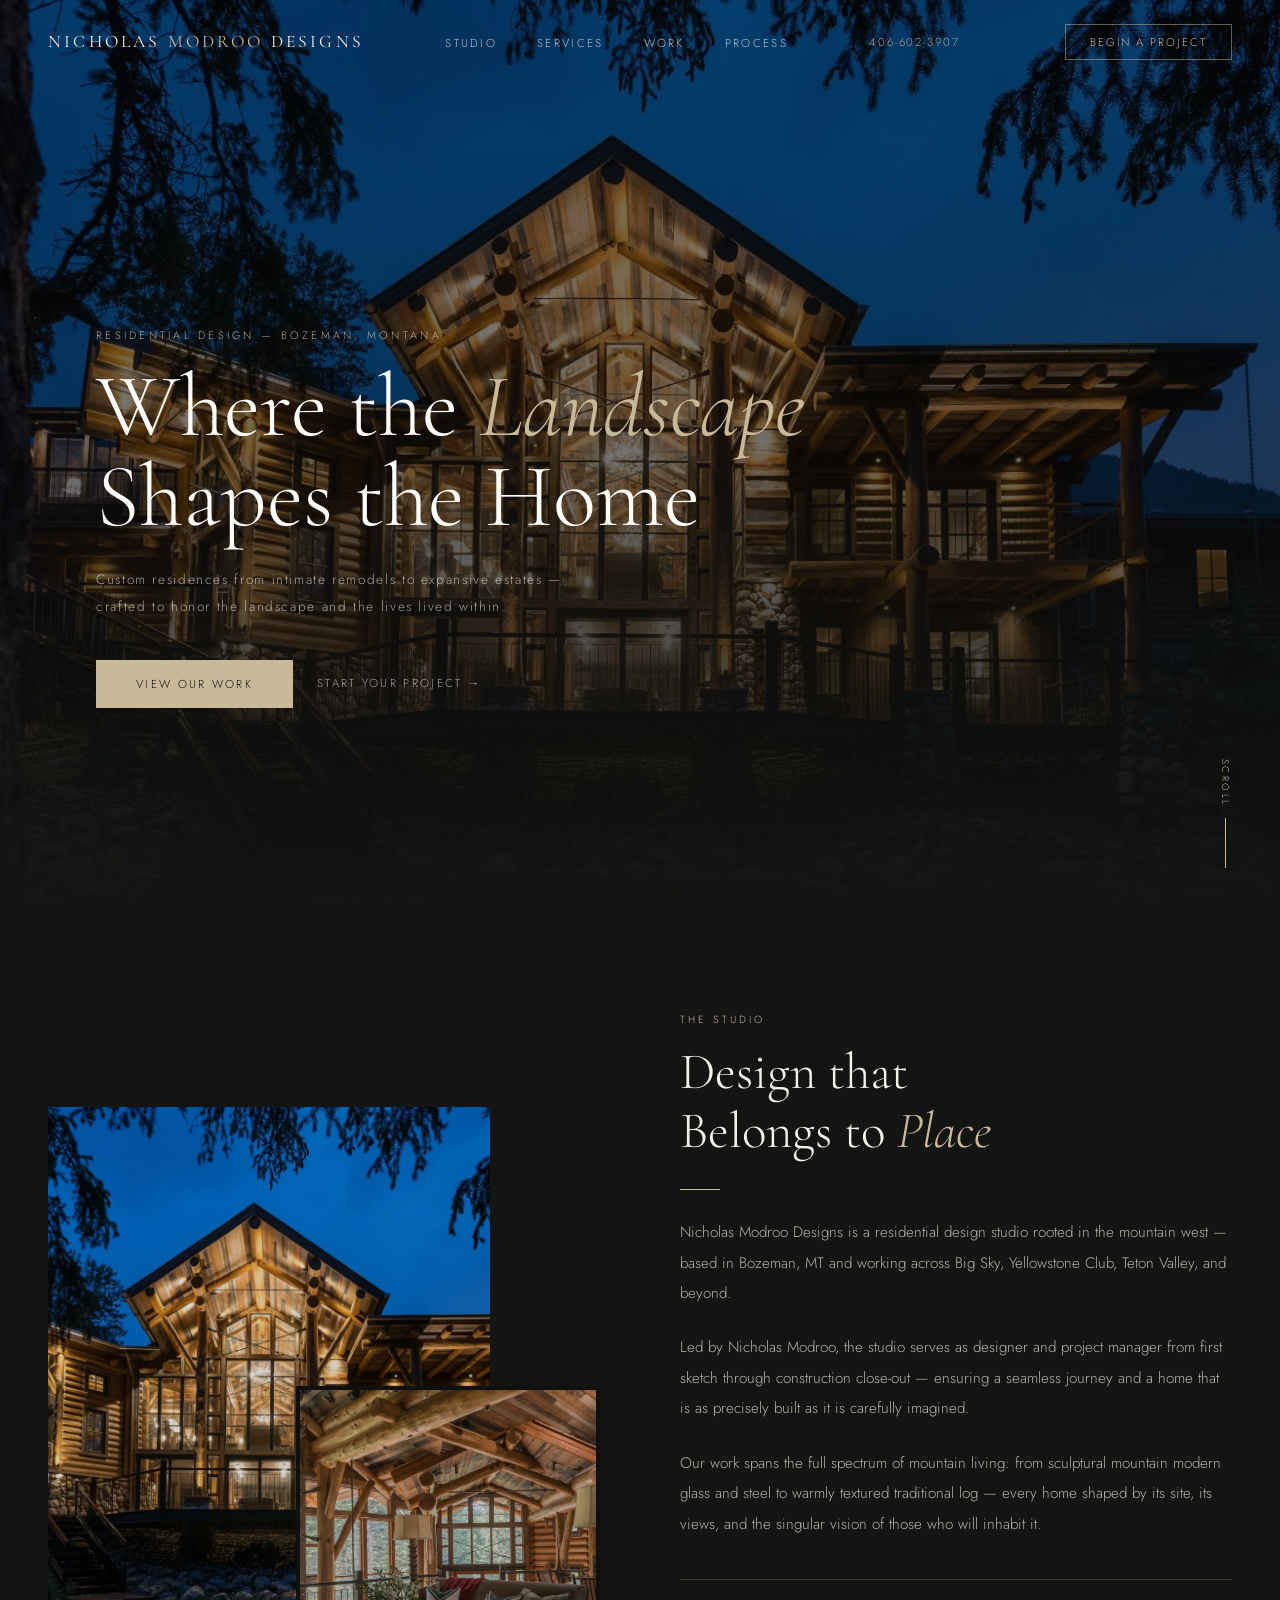
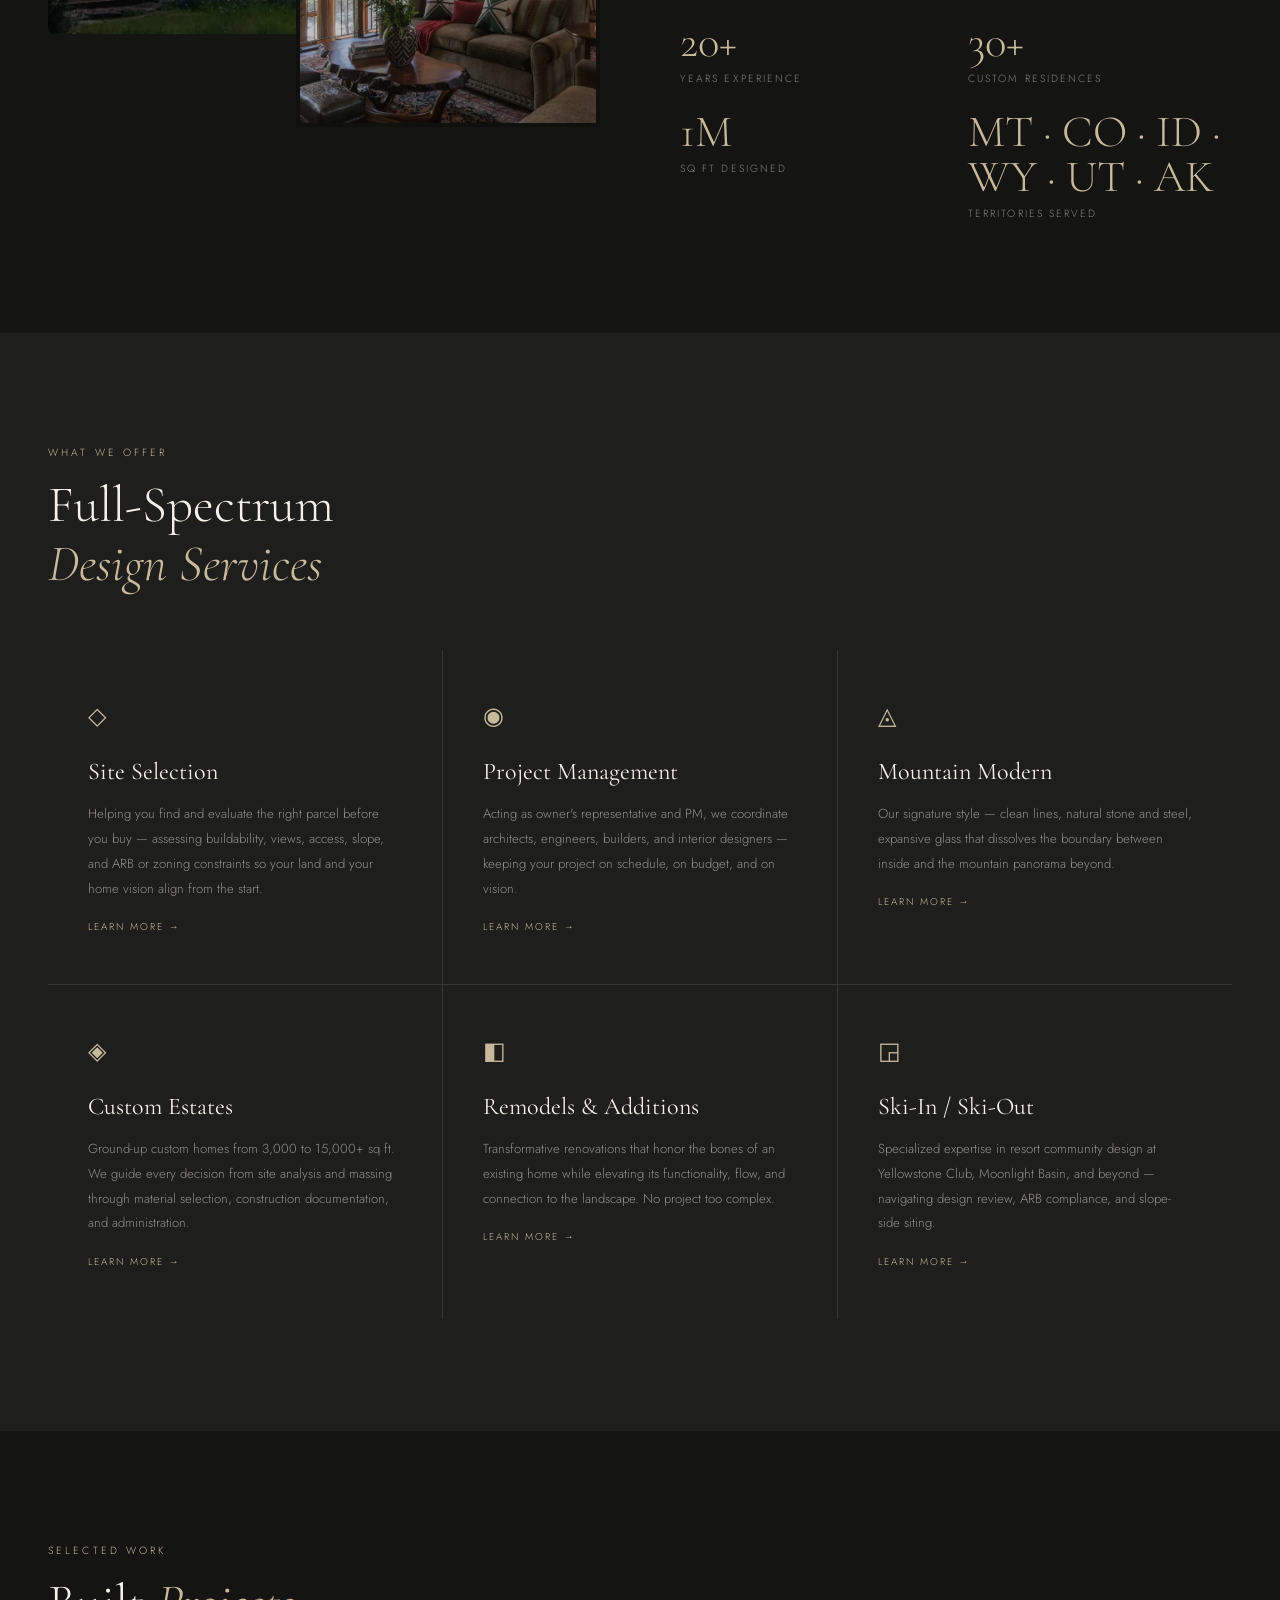
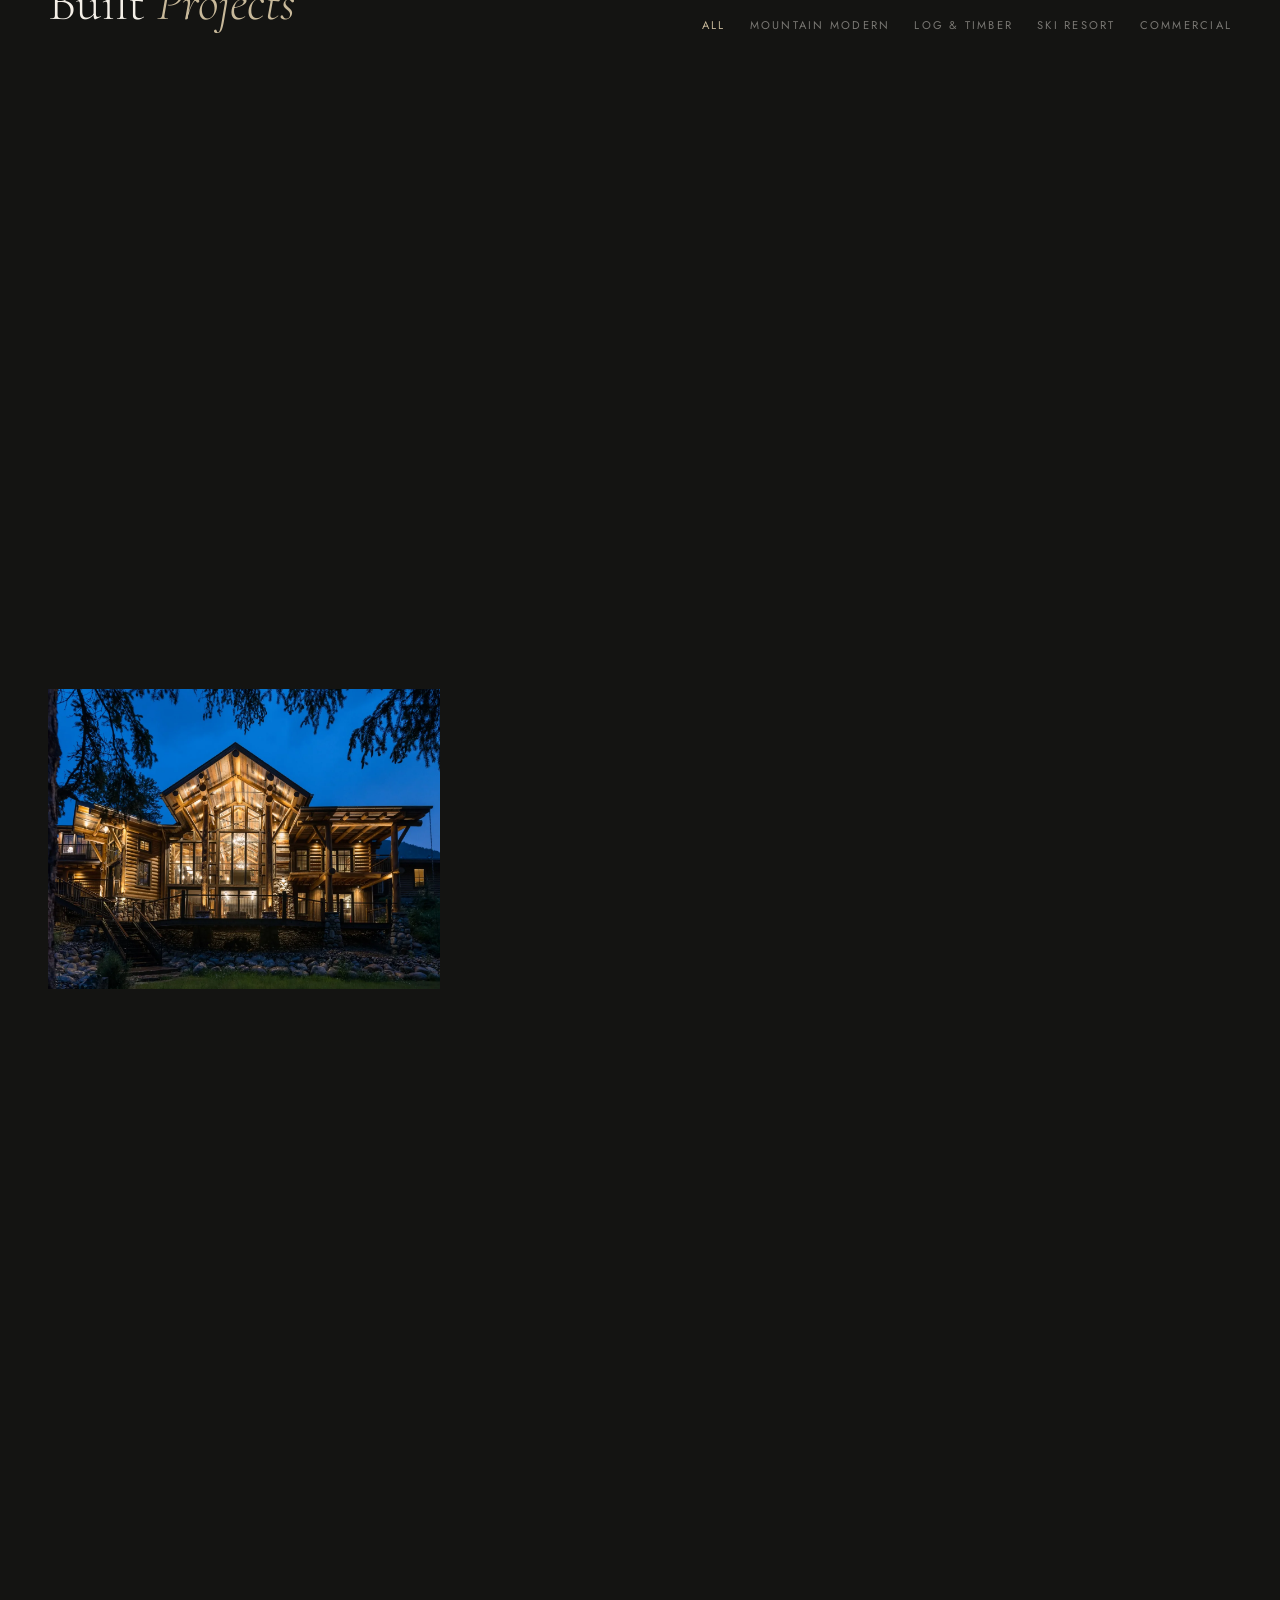
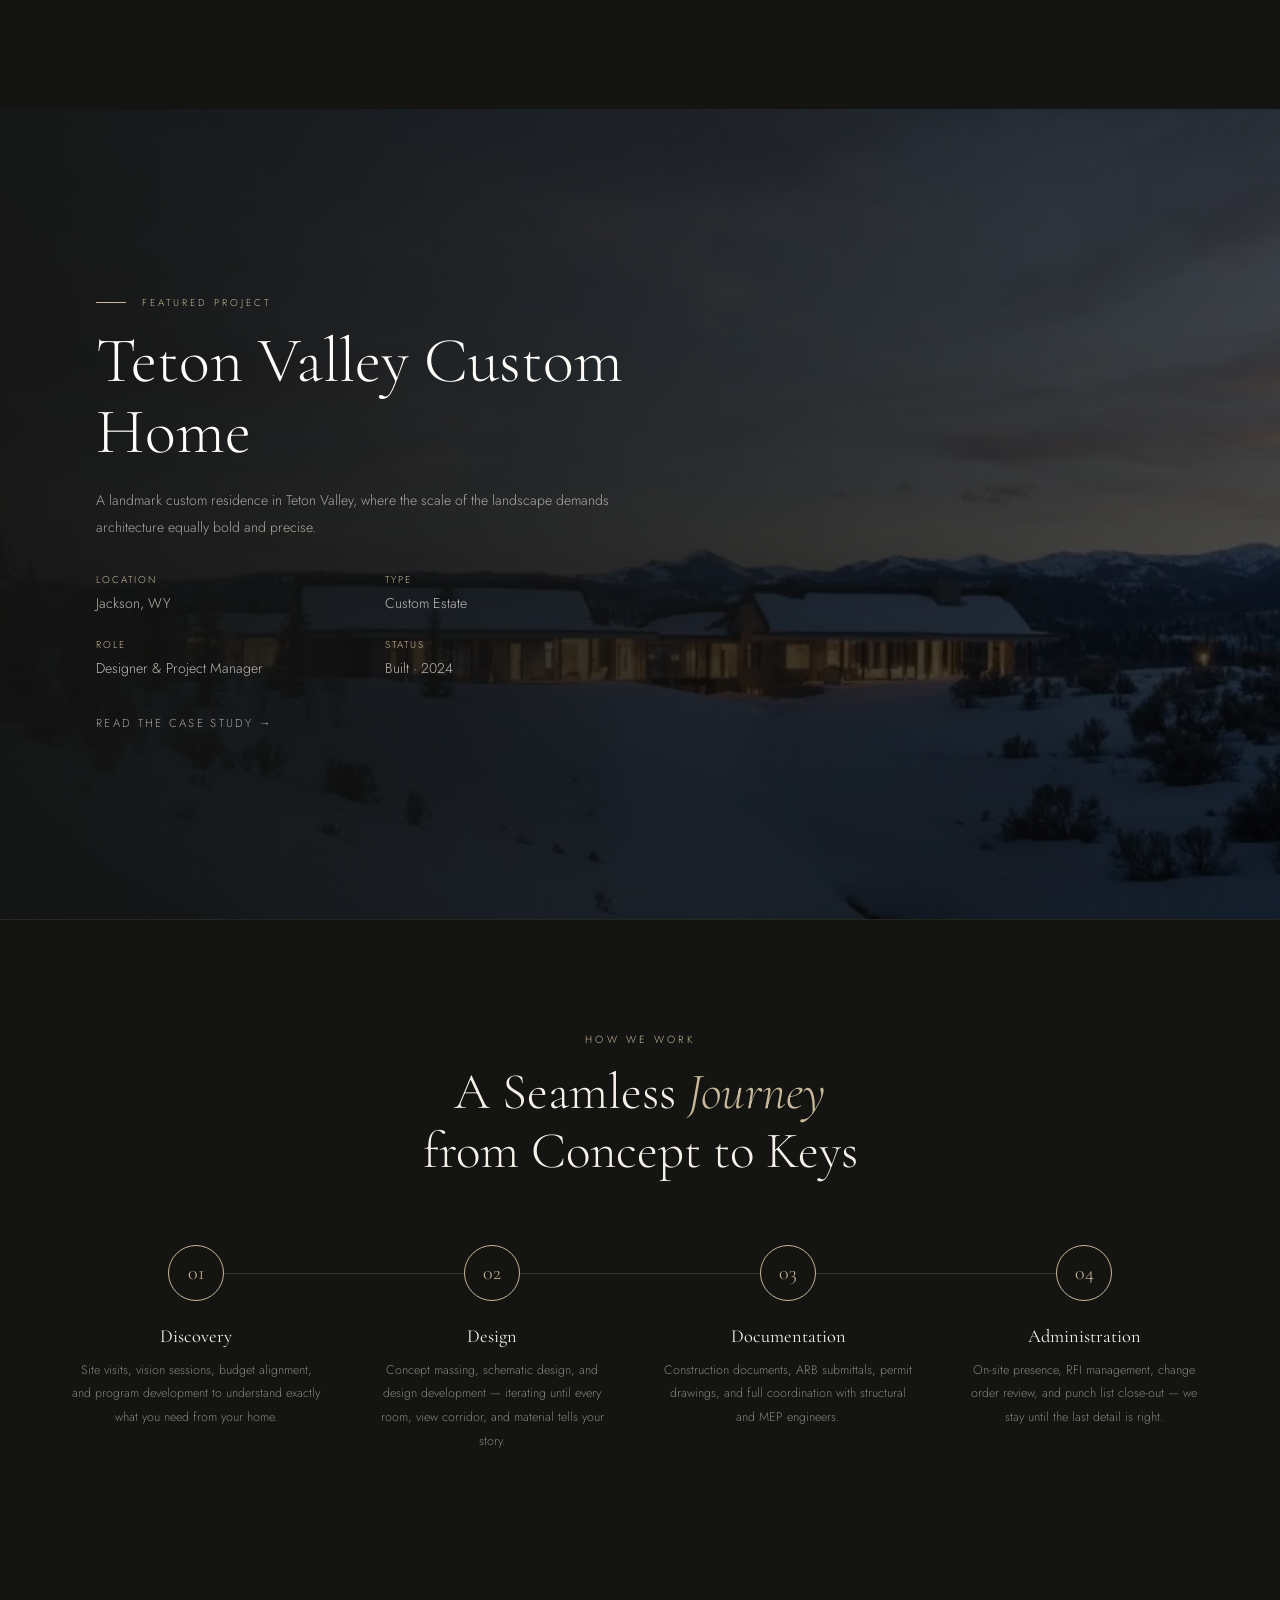
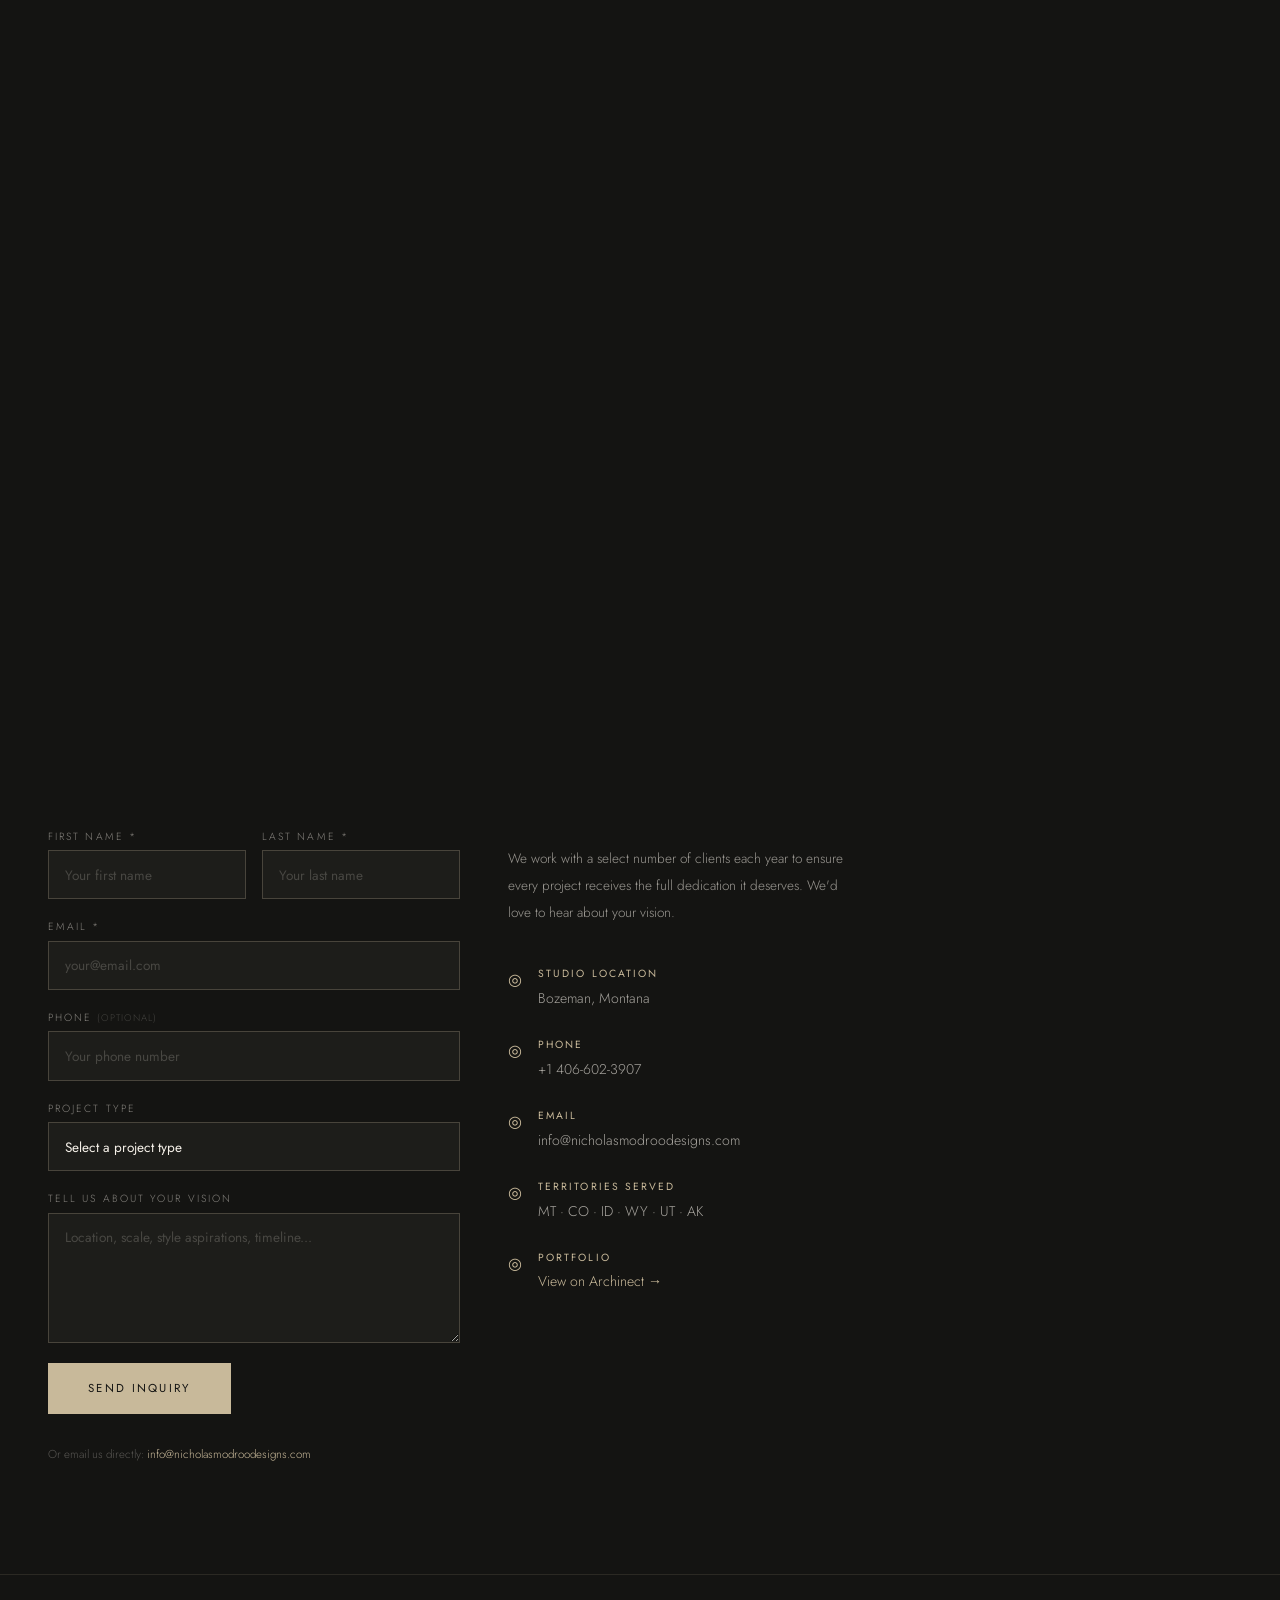
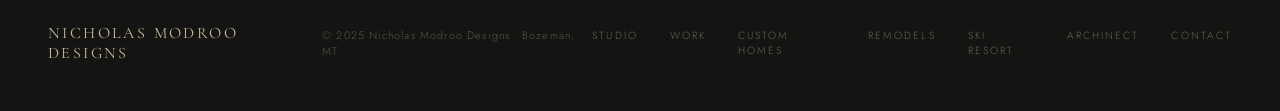
==== commit 36e43835: "Serve optimized WebP images from the site for faster loading - Add web/ with WebP versions of every " ====
--- a/index.html
+++ b/index.html
@@ -19,7 +19,8 @@
 <meta name="twitter:title" content="Nicholas Modroo Designs | Custom Homes & Remodels — Bozeman, MT">
 <meta name="twitter:description" content="Residential design rooted in the mountain west. Custom homes, remodels, and ski-resort residences.">
 <meta name="twitter:image" content="https://cdn.jsdelivr.net/gh/nmodroo/NicholasModrooDesigns@main/Kibler-and-Kirch_Red-Lodge-8143_300DPI%20(Large).jpg">
-<link rel="icon" type="image/png" href="https://cdn.jsdelivr.net/gh/nmodroo/NicholasModrooDesigns@main/NMDfavicon.png">
+<link rel="icon" type="image/png" href="web/favicon-192.png">
+<link rel="preload" as="image" href="web/Kibler-and-Kirch_Red-Lodge-8143_300DPI-Large.webp" fetchpriority="high">
 <link rel="preconnect" href="https://fonts.googleapis.com">
 <link rel="preconnect" href="https://fonts.gstatic.com" crossorigin>
 <link href="https://fonts.googleapis.com/css2?family=Cormorant+Garamond:ital,wght@0,300;0,400;0,500;1,300;1,400&family=Jost:wght@200;300;400;500&display=swap" rel="stylesheet">
@@ -50,7 +51,7 @@
 .nav-phone:hover{opacity:1}
 
 .hero{position:relative;height:100vh;min-height:700px;display:flex;align-items:flex-end;overflow:hidden}
-.hero-bg{position:absolute;inset:0;background:url('https://cdn.jsdelivr.net/gh/nmodroo/NicholasModrooDesigns@main/Kibler-and-Kirch_Red-Lodge-8143_300DPI%20(Large).jpg') center/cover no-repeat;filter:brightness(0.55)}
+.hero-bg{position:absolute;inset:0;background:url('web/Kibler-and-Kirch_Red-Lodge-8143_300DPI-Large.webp') center/cover no-repeat;filter:brightness(0.55)}
 .hero-overlay{position:absolute;inset:0;background:linear-gradient(to top, rgba(20,20,18,0.95) 0%, rgba(20,20,18,0.2) 50%, rgba(20,20,18,0.1) 100%)}
 .hero-content{position:relative;z-index:2;padding:0 3rem 5rem;max-width:900px}
 .hero-eyebrow{font-size:0.68rem;letter-spacing:0.3em;text-transform:uppercase;color:var(--stone);margin-bottom:1.2rem;opacity:0.9}
@@ -343,8 +344,8 @@
 <section id="about" style="background:var(--dark)">
   <div class="about-grid">
     <div class="about-image-stack fade-in">
-      <img class="about-img-main" src="https://cdn.jsdelivr.net/gh/nmodroo/NicholasModrooDesigns@main/Kibler-and-Kirch_Red-Lodge-8143_300DPI%20(Large).jpg" alt="Creekside log and timber custom home exterior, Rock Creek, Red Lodge MT">
-      <img class="about-img-accent" src="https://cdn.jsdelivr.net/gh/nmodroo/NicholasModrooDesigns@main/KIBLER-AND-KIRCH_RED-LODGE-024-HDR_300DPI%20(Large).jpg" alt="Warm timber-framed great room interior, Red Lodge Montana custom home">
+      <img srcset="web/Kibler-and-Kirch_Red-Lodge-8143_300DPI-Large-1200.webp 1200w, web/Kibler-and-Kirch_Red-Lodge-8143_300DPI-Large.webp 1398w" sizes="(max-width: 768px) 100vw, 800px" loading="lazy" decoding="async" class="about-img-main" src="web/Kibler-and-Kirch_Red-Lodge-8143_300DPI-Large.webp" alt="Creekside log and timber custom home exterior, Rock Creek, Red Lodge MT">
+      <img srcset="web/KIBLER-AND-KIRCH_RED-LODGE-024-HDR_300DPI-Large-1200.webp 1200w, web/KIBLER-AND-KIRCH_RED-LODGE-024-HDR_300DPI-Large.webp 1618w" sizes="(max-width: 768px) 100vw, 800px" loading="lazy" decoding="async" class="about-img-accent" src="web/KIBLER-AND-KIRCH_RED-LODGE-024-HDR_300DPI-Large.webp" alt="Warm timber-framed great room interior, Red Lodge Montana custom home">
     </div>
     <div class="about-text fade-in">
       <div class="section-label">The Studio</div>
@@ -396,7 +397,7 @@
   </div>
   <div class="portfolio-grid fade-in">
     <div class="project-card wide" data-category="mountain-modern" onclick="openLightbox('yc724')">
-      <img class="project-img" src="https://cdn.jsdelivr.net/gh/nmodroo/NicholasModrooDesigns@main/YC724-1.jpg" alt="Mountain modern custom residence exterior, Yellowstone Club, Big Sky MT">
+      <img srcset="web/YC724-1-1200.webp 1200w, web/YC724-1.webp 1276w" sizes="(max-width: 768px) 100vw, 800px" loading="lazy" decoding="async" class="project-img" src="web/YC724-1.webp" alt="Mountain modern custom residence exterior, Yellowstone Club, Big Sky MT">
       <div class="project-overlay">
         <div class="project-location">Big Sky, MT — Yellowstone Club</div>
         <div class="project-name">YC 724 Custom</div>
@@ -404,7 +405,7 @@
       </div>
     </div>
     <div class="project-card tall" data-category="mountain-modern ski-resort" onclick="openLightbox('mountainveil')">
-      <img class="project-img" src="https://cdn.jsdelivr.net/gh/nmodroo/NicholasModrooDesigns@738f73ee136553efb1610018ef088841106fd668/DJI_0018-Driveway-2-min-2048x1151.jpg" alt="Ski-in ski-out mountain home approach, Mountain Veil, Moonlight Basin MT">
+      <img srcset="web/DJI_0018-Driveway-2-min-2048x1151-1200.webp 1200w, web/DJI_0018-Driveway-2-min-2048x1151.webp 2048w" sizes="(max-width: 768px) 100vw, 800px" loading="lazy" decoding="async" class="project-img" src="web/DJI_0018-Driveway-2-min-2048x1151.webp" alt="Ski-in ski-out mountain home approach, Mountain Veil, Moonlight Basin MT">
       <div class="project-overlay">
         <div class="project-location">Big Sky, MT — Moonlight Basin</div>
         <div class="project-name">Mountain Veil</div>
@@ -412,7 +413,7 @@
       </div>
     </div>
     <div class="project-card" data-category="mountain-modern ski-resort" onclick="openLightbox('moonlight')">
-      <img class="project-img" src="https://cdn.jsdelivr.net/gh/nmodroo/NicholasModrooDesigns@main/WKP%20-%20Brown%20-%20HR-13%20(Large).jpg" alt="10,500 sq ft ski-in/ski-out custom home, Moonlight Basin, Big Sky MT">
+      <img srcset="web/WKP-Brown-HR-13-Large-1200.webp 1200w, web/WKP-Brown-HR-13-Large.webp 1620w" sizes="(max-width: 768px) 100vw, 800px" loading="lazy" decoding="async" class="project-img" src="web/WKP-Brown-HR-13-Large.webp" alt="10,500 sq ft ski-in/ski-out custom home, Moonlight Basin, Big Sky MT">
       <div class="project-overlay">
         <div class="project-location">Big Sky, MT — Moonlight Basin</div>
         <div class="project-name">Moonlight Custom Home</div>
@@ -420,7 +421,7 @@
       </div>
     </div>
     <div class="project-card" data-category="mountain-modern log-timber ski-resort" onclick="openLightbox('roamingbear')">
-      <img class="project-img" src="https://cdn.jsdelivr.net/gh/nmodroo/NicholasModrooDesigns@main/WKP-Cowles-LR-16.jpg" alt="Custom residence, YC Roaming Bear, Yellowstone Club Big Sky MT">
+      <img srcset="web/WKP-Cowles-LR-16-1200.webp 1200w, web/WKP-Cowles-LR-16.webp 1400w" sizes="(max-width: 768px) 100vw, 800px" loading="lazy" decoding="async" class="project-img" src="web/WKP-Cowles-LR-16.webp" alt="Custom residence, YC Roaming Bear, Yellowstone Club Big Sky MT">
       <div class="project-overlay">
         <div class="project-location">Big Sky, MT — Yellowstone Club</div>
         <div class="project-name">YC Roaming Bear</div>
@@ -428,7 +429,7 @@
       </div>
     </div>
     <div class="project-card" data-category="log-timber" onclick="openLightbox('rockcreek')">
-      <img class="project-img" src="https://cdn.jsdelivr.net/gh/nmodroo/NicholasModrooDesigns@main/Kibler-and-Kirch_Red-Lodge-8143_300DPI%20(Large).jpg" alt="Creekside log cabin exterior, Rock Creek, Red Lodge MT">
+      <img srcset="web/Kibler-and-Kirch_Red-Lodge-8143_300DPI-Large-1200.webp 1200w, web/Kibler-and-Kirch_Red-Lodge-8143_300DPI-Large.webp 1398w" sizes="(max-width: 768px) 100vw, 800px" loading="lazy" decoding="async" class="project-img" src="web/Kibler-and-Kirch_Red-Lodge-8143_300DPI-Large.webp" alt="Creekside log cabin exterior, Rock Creek, Red Lodge MT">
       <div class="project-overlay">
         <div class="project-location">Red Lodge, MT</div>
         <div class="project-name">Rock Creek Log Cabin</div>
@@ -436,7 +437,7 @@
       </div>
     </div>
     <div class="project-card wide" data-category="mountain-modern" onclick="openLightbox('teton')">
-      <img class="project-img" src="https://cdn.jsdelivr.net/gh/nmodroo/NicholasModrooDesigns@main/TetonCustom1.jpg" alt="Custom mountain estate exterior, Teton Valley, Jackson WY">
+      <img loading="lazy" decoding="async" class="project-img" src="web/TetonCustom1.webp" alt="Custom mountain estate exterior, Teton Valley, Jackson WY">
       <div class="project-overlay">
         <div class="project-location">Jackson, WY</div>
         <div class="project-name">Teton Valley Custom Home</div>
@@ -444,7 +445,7 @@
       </div>
     </div>
     <div class="project-card tall" data-category="mountain-modern ski-resort" onclick="openLightbox('jackcreek')">
-      <img class="project-img" src="https://cdn.jsdelivr.net/gh/nmodroo/NicholasModrooDesigns@2137dd662d09d7a7de818380118d6d40db4351d2/Jack-Creek-%237---%C2%A9-Zakara-Photography---LowRes---Image-01.jpg" alt="Mountain modern slope-side cabins, Jack Creek, Moonlight Basin Big Sky MT">
+      <img srcset="web/Jack-Creek-7-Zakara-Photography-LowRes-Image-01-1200.webp 1200w, web/Jack-Creek-7-Zakara-Photography-LowRes-Image-01.webp 1967w" sizes="(max-width: 768px) 100vw, 800px" loading="lazy" decoding="async" class="project-img" src="web/Jack-Creek-7-Zakara-Photography-LowRes-Image-01.webp" alt="Mountain modern slope-side cabins, Jack Creek, Moonlight Basin Big Sky MT">
       <div class="project-overlay">
         <div class="project-location">Big Sky, MT — Moonlight Basin</div>
         <div class="project-name">Jack Creek Cabins</div>
@@ -452,7 +453,7 @@
       </div>
     </div>
     <div class="project-card" data-category="log-timber" onclick="openLightbox('majestic')">
-      <img class="project-img" src="https://cdn.jsdelivr.net/gh/nmodroo/NicholasModrooDesigns@16ca0db3a7db1edd503dcd879ba1ed58e7a98f37/558423808.jpg" alt="Log and timber heli-ski lodge, Glacier View Alaska">
+      <img loading="lazy" decoding="async" class="project-img" src="web/558423808.webp" alt="Log and timber heli-ski lodge, Glacier View Alaska">
       <div class="project-overlay">
         <div class="project-location">Glacier View, AK</div>
         <div class="project-name">Majestic Heli Ski Lodge</div>
@@ -460,7 +461,7 @@
       </div>
     </div>
     <div class="project-card" data-category="mountain-modern ski-resort" onclick="openLightbox('serpens')">
-      <img class="project-img" src="https://cdn.jsdelivr.net/gh/nmodroo/NicholasModrooDesigns@2b5089bb5d59fcb0764ac4ba21f0952d75656a71/Serpens_06770004_JpegLg-scaled.jpg" alt="Mountain modern ski-area residence, YC Serpens Trail, Yellowstone Club MT">
+      <img srcset="web/Serpens_06770004_JpegLg-scaled-1200.webp 1200w, web/Serpens_06770004_JpegLg-scaled.webp 2400w" sizes="(max-width: 768px) 100vw, 800px" loading="lazy" decoding="async" class="project-img" src="web/Serpens_06770004_JpegLg-scaled.webp" alt="Mountain modern ski-area residence, YC Serpens Trail, Yellowstone Club MT">
       <div class="project-overlay">
         <div class="project-location">Big Sky, MT — Yellowstone Club</div>
         <div class="project-name">YC Serpens Trail</div>
@@ -468,7 +469,7 @@
       </div>
     </div>
     <div class="project-card" data-category="commercial" onclick="openLightbox('carboncounty')">
-      <img class="project-img" src="https://cdn.jsdelivr.net/gh/nmodroo/NicholasModrooDesigns@32a57b410a894f52e1bdd62d4ae203ebefc412d4/web-res_-00607.jpg" alt="Carbon County Steakhouse restaurant interior, Red Lodge MT">
+      <img srcset="web/web-res_-00607-1200.webp 1200w, web/web-res_-00607.webp 1620w" sizes="(max-width: 768px) 100vw, 800px" loading="lazy" decoding="async" class="project-img" src="web/web-res_-00607.webp" alt="Carbon County Steakhouse restaurant interior, Red Lodge MT">
       <div class="project-overlay">
         <div class="project-location">Red Lodge, MT</div>
         <div class="project-name">Carbon County Steakhouse</div>
@@ -476,7 +477,7 @@
       </div>
     </div>
     <div class="project-card" data-category="commercial" onclick="openLightbox('bogarts')">
-      <img class="project-img" src="https://cdn.jsdelivr.net/gh/nmodroo/NicholasModrooDesigns@cbccfa15e799ec031c30e98cc55400d1d35ca9fc/a1233a_35ab078fdb754ebcaf3bc1327f0b3238%7Emv2_d_8256_5504_s_4_2.jpg" alt="Bogarts restaurant, Red Lodge Montana commercial design">
+      <img loading="lazy" decoding="async" class="project-img" src="web/a1233a_35ab078fdb754ebcaf3bc1327f0b3238-mv2_d_8256_5504_s_4_2.webp" alt="Bogarts restaurant, Red Lodge Montana commercial design">
       <div class="project-overlay">
         <div class="project-location">Red Lodge, MT</div>
         <div class="project-name">Bogarts</div>
@@ -487,7 +488,7 @@
 </section>
 
 <section class="featured">
-  <img class="featured-bg" id="featImg" src="https://cdn.jsdelivr.net/gh/nmodroo/NicholasModrooDesigns@738f73ee136553efb1610018ef088841106fd668/DJI_0018-Driveway-2-min-2048x1151.jpg" alt="Featured project">
+  <img loading="lazy" decoding="async" class="featured-bg" id="featImg" src="web/DJI_0018-Driveway-2-min-2048x1151.webp" alt="Featured project">
   <div style="position:absolute;inset:0;background:linear-gradient(to right,rgba(20,20,18,0.88) 0%,rgba(20,20,18,0.2) 100%);z-index:1"></div>
   <div class="featured-content fade-in">
     <div class="featured-tag">Featured Project</div>
@@ -567,7 +568,7 @@
       <div class="contact-detail"><div class="contact-icon">◎</div><div class="contact-detail-text"><strong>Portfolio</strong><span><a href="https://archinect.com/nmodroo/projects" target="_blank" style="color:var(--stone);text-decoration:none">View on Archinect →</a></span></div></div>
     </div>
     <div class="fade-in" style="overflow:hidden">
-      <img src="https://cdn.jsdelivr.net/gh/nmodroo/NicholasModrooDesigns@main/WKP-Cowles-LR-11.jpg" alt="Stone and steel fireplace detail, Yellowstone Club custom home interior" style="width:100%;height:100%;min-height:420px;object-fit:cover;filter:brightness(0.85)">
+      <img srcset="web/WKP-Cowles-LR-11-1200.webp 1200w, web/WKP-Cowles-LR-11.webp 1400w" sizes="(max-width: 768px) 100vw, 800px" loading="lazy" decoding="async" src="web/WKP-Cowles-LR-11.webp" alt="Stone and steel fireplace detail, Yellowstone Club custom home interior" style="width:100%;height:100%;min-height:420px;object-fit:cover;filter:brightness(0.85)">
     </div>
   </div>
 </section>
@@ -619,18 +620,18 @@
     credits: 'Reid Smith Architects · Y2 Consultants · Ormond Builders',
     press: [],
     images: [
-      'https://cdn.jsdelivr.net/gh/nmodroo/NicholasModrooDesigns@main/TetonCustom1.jpg',
-      'https://cdn.jsdelivr.net/gh/nmodroo/NicholasModrooDesigns@e6296d4088e5ddce5cdbb72841bb31f975aa176a/TetonCustom2.jpg',
-      'https://cdn.jsdelivr.net/gh/nmodroo/NicholasModrooDesigns@e6296d4088e5ddce5cdbb72841bb31f975aa176a/TetonCustom3.jpg',
-      'https://cdn.jsdelivr.net/gh/nmodroo/NicholasModrooDesigns@e6296d4088e5ddce5cdbb72841bb31f975aa176a/TetonCustom4.jpg',
-      'https://cdn.jsdelivr.net/gh/nmodroo/NicholasModrooDesigns@e6296d4088e5ddce5cdbb72841bb31f975aa176a/TetonCustom5.jpg',
-      'https://cdn.jsdelivr.net/gh/nmodroo/NicholasModrooDesigns@e6296d4088e5ddce5cdbb72841bb31f975aa176a/TetonCustom6.jpg',
-      'https://cdn.jsdelivr.net/gh/nmodroo/NicholasModrooDesigns@e6296d4088e5ddce5cdbb72841bb31f975aa176a/TetonCustom7.jpg',
-      'https://cdn.jsdelivr.net/gh/nmodroo/NicholasModrooDesigns@e6296d4088e5ddce5cdbb72841bb31f975aa176a/TetonCustom8.jpg',
-      'https://cdn.jsdelivr.net/gh/nmodroo/NicholasModrooDesigns@e6296d4088e5ddce5cdbb72841bb31f975aa176a/TetonCustom9.jpg',
-      'https://cdn.jsdelivr.net/gh/nmodroo/NicholasModrooDesigns@e6296d4088e5ddce5cdbb72841bb31f975aa176a/TetonCustom10.jpg',
-      'https://cdn.jsdelivr.net/gh/nmodroo/NicholasModrooDesigns@e6296d4088e5ddce5cdbb72841bb31f975aa176a/TetonCustom11.jpg',
-      'https://cdn.jsdelivr.net/gh/nmodroo/NicholasModrooDesigns@e6296d4088e5ddce5cdbb72841bb31f975aa176a/TetonCustom12.jpg',
+      'web/TetonCustom1.webp',
+      'web/TetonCustom2.webp',
+      'web/TetonCustom3.webp',
+      'web/TetonCustom4.webp',
+      'web/TetonCustom5.webp',
+      'web/TetonCustom6.webp',
+      'web/TetonCustom7.webp',
+      'web/TetonCustom8.webp',
+      'web/TetonCustom9.webp',
+      'web/TetonCustom10.webp',
+      'web/TetonCustom11.webp',
+      'web/TetonCustom12.webp',
     ]
   },
   yc724: {
@@ -643,25 +644,25 @@
     credits: 'Reid Smith Architects · Hicks Engineering · Dick Anderson Construction · PFH Design Interiors',
     press: [],
     images: [
-      'https://cdn.jsdelivr.net/gh/nmodroo/NicholasModrooDesigns@7b0ce242385acc7c2f7bb2f4bd1f52cc41400d87/YC724-1.jpg',
-      'https://cdn.jsdelivr.net/gh/nmodroo/NicholasModrooDesigns@2b5ecbb6f8f68666eee22a4b73033ae7dfe6c630/YC724-19.jpg',
-      'https://cdn.jsdelivr.net/gh/nmodroo/NicholasModrooDesigns@7b0ce242385acc7c2f7bb2f4bd1f52cc41400d87/YC724-3.jpg',
-      'https://cdn.jsdelivr.net/gh/nmodroo/NicholasModrooDesigns@2b5ecbb6f8f68666eee22a4b73033ae7dfe6c630/YC724-18.jpg',
-      'https://cdn.jsdelivr.net/gh/nmodroo/NicholasModrooDesigns@2b5ecbb6f8f68666eee22a4b73033ae7dfe6c630/YC724-20.jpg',
-      'https://cdn.jsdelivr.net/gh/nmodroo/NicholasModrooDesigns@7b0ce242385acc7c2f7bb2f4bd1f52cc41400d87/YC724-5.jpg',
-      'https://cdn.jsdelivr.net/gh/nmodroo/NicholasModrooDesigns@7b0ce242385acc7c2f7bb2f4bd1f52cc41400d87/YC724-4.jpg',
-      'https://cdn.jsdelivr.net/gh/nmodroo/NicholasModrooDesigns@7b0ce242385acc7c2f7bb2f4bd1f52cc41400d87/YC724-2.jpg',
-      'https://cdn.jsdelivr.net/gh/nmodroo/NicholasModrooDesigns@2b5ecbb6f8f68666eee22a4b73033ae7dfe6c630/YC724-10.jpg',
-      'https://cdn.jsdelivr.net/gh/nmodroo/NicholasModrooDesigns@2b5ecbb6f8f68666eee22a4b73033ae7dfe6c630/YC724-14.jpg',
-      'https://cdn.jsdelivr.net/gh/nmodroo/NicholasModrooDesigns@2b5ecbb6f8f68666eee22a4b73033ae7dfe6c630/YC724-6.jpg',
-      'https://cdn.jsdelivr.net/gh/nmodroo/NicholasModrooDesigns@2b5ecbb6f8f68666eee22a4b73033ae7dfe6c630/YC724-7.jpg',
-      'https://cdn.jsdelivr.net/gh/nmodroo/NicholasModrooDesigns@2b5ecbb6f8f68666eee22a4b73033ae7dfe6c630/YC724-8.jpg',
-      'https://cdn.jsdelivr.net/gh/nmodroo/NicholasModrooDesigns@2b5ecbb6f8f68666eee22a4b73033ae7dfe6c630/YC724-9.jpg',
-      'https://cdn.jsdelivr.net/gh/nmodroo/NicholasModrooDesigns@2b5ecbb6f8f68666eee22a4b73033ae7dfe6c630/YC724-16.jpg',
-      'https://cdn.jsdelivr.net/gh/nmodroo/NicholasModrooDesigns@2b5ecbb6f8f68666eee22a4b73033ae7dfe6c630/YC724-12.jpg',
-      'https://cdn.jsdelivr.net/gh/nmodroo/NicholasModrooDesigns@2b5ecbb6f8f68666eee22a4b73033ae7dfe6c630/YC724-13.jpg',
-      'https://cdn.jsdelivr.net/gh/nmodroo/NicholasModrooDesigns@2b5ecbb6f8f68666eee22a4b73033ae7dfe6c630/YC724-15.jpg',
-      'https://cdn.jsdelivr.net/gh/nmodroo/NicholasModrooDesigns@2b5ecbb6f8f68666eee22a4b73033ae7dfe6c630/YC724-17.jpg',
+      'web/YC724-1.webp',
+      'web/YC724-19.webp',
+      'web/YC724-3.webp',
+      'web/YC724-18.webp',
+      'web/YC724-20.webp',
+      'web/YC724-5.webp',
+      'web/YC724-4.webp',
+      'web/YC724-2.webp',
+      'web/YC724-10.webp',
+      'web/YC724-14.webp',
+      'web/YC724-6.webp',
+      'web/YC724-7.webp',
+      'web/YC724-8.webp',
+      'web/YC724-9.webp',
+      'web/YC724-16.webp',
+      'web/YC724-12.webp',
+      'web/YC724-13.webp',
+      'web/YC724-15.webp',
+      'web/YC724-17.webp',
     ]
   },
   mountainveil: {
@@ -677,15 +678,15 @@
       {label: 'BRB — Mountain Veil', url: 'https://blueribbonbuilders.com/work/mountainveil'},
     ],
     images: [
-      'https://cdn.jsdelivr.net/gh/nmodroo/NicholasModrooDesigns@738f73ee136553efb1610018ef088841106fd668/DJI_0018-Driveway-2-min-2048x1151.jpg',
-      'https://cdn.jsdelivr.net/gh/nmodroo/NicholasModrooDesigns@738f73ee136553efb1610018ef088841106fd668/DJI_0021-Upper-Deck-Side-Profile-min-2048x1151.jpg',
-      'https://cdn.jsdelivr.net/gh/nmodroo/NicholasModrooDesigns@738f73ee136553efb1610018ef088841106fd668/DJI_0033-Upper-deck-3-1-min-2048x1151.jpg',
-      'https://cdn.jsdelivr.net/gh/nmodroo/NicholasModrooDesigns@738f73ee136553efb1610018ef088841106fd668/DSC00952-Deck-doorway-min-scaled.jpg',
-      'https://cdn.jsdelivr.net/gh/nmodroo/NicholasModrooDesigns@738f73ee136553efb1610018ef088841106fd668/DSC00972-Kitchen-island-min-scaled.jpg',
-      'https://cdn.jsdelivr.net/gh/nmodroo/NicholasModrooDesigns@738f73ee136553efb1610018ef088841106fd668/DSC00981-Dining-room-1-min-2048x1152.jpg',
-      'https://cdn.jsdelivr.net/gh/nmodroo/NicholasModrooDesigns@738f73ee136553efb1610018ef088841106fd668/DSC00966-Kitchen-Windows-1-min-2048x1368.jpg',
-      'https://cdn.jsdelivr.net/gh/nmodroo/NicholasModrooDesigns@738f73ee136553efb1610018ef088841106fd668/DSC00943-Staircase-3-min-scaled.jpg',
-      'https://cdn.jsdelivr.net/gh/nmodroo/NicholasModrooDesigns@738f73ee136553efb1610018ef088841106fd668/DSC01098-Master-bathroom-view-min-2048x1368.jpg',
+      'web/DJI_0018-Driveway-2-min-2048x1151.webp',
+      'web/DJI_0021-Upper-Deck-Side-Profile-min-2048x1151.webp',
+      'web/DJI_0033-Upper-deck-3-1-min-2048x1151.webp',
+      'web/DSC00952-Deck-doorway-min-scaled.webp',
+      'web/DSC00972-Kitchen-island-min-scaled.webp',
+      'web/DSC00981-Dining-room-1-min-2048x1152.webp',
+      'web/DSC00966-Kitchen-Windows-1-min-2048x1368.webp',
+      'web/DSC00943-Staircase-3-min-scaled.webp',
+      'web/DSC01098-Master-bathroom-view-min-2048x1368.webp',
     ]
   },
   moonlight: {
@@ -697,9 +698,9 @@
     credits: 'Reid Smith Architects · DCI Engineers · Schlauch-Bottcher Construction',
     press: [],
     images: [
-      'https://cdn.jsdelivr.net/gh/nmodroo/NicholasModrooDesigns@ee31745a458ed3742d5a6a43145de2daa2eac7d7/WKP%20-%20Brown%20-%20HR-13%20(Large).jpg',
-      'https://cdn.jsdelivr.net/gh/nmodroo/NicholasModrooDesigns@1fd4940bd110117e7995f1f2f2b1edf76cacf017/WKP%20-%20Brown%20-%20HR-3%20(Large).jpg',
-      'https://cdn.jsdelivr.net/gh/nmodroo/NicholasModrooDesigns@main/WKP%20-%20Brown%20-%20HR-7%20(Large).jpg',
+      'web/WKP-Brown-HR-13-Large.webp',
+      'web/WKP-Brown-HR-3-Large.webp',
+      'web/WKP-Brown-HR-7-Large.webp',
     ]
   },
   roamingbear: {
@@ -715,14 +716,14 @@
       {label: 'THB — Roaming Bear', url: 'https://www.tetonheritagebuilders.com/projects/roaming-bear'},
     ],
     images: [
-      'https://cdn.jsdelivr.net/gh/nmodroo/NicholasModrooDesigns@27f7d2d7c270366502ba069b91a4a2665c9cf643/WKP-Cowles-LR-15.jpg',
-      'https://cdn.jsdelivr.net/gh/nmodroo/NicholasModrooDesigns@27f7d2d7c270366502ba069b91a4a2665c9cf643/WKP-Cowles-LR-16.jpg',
-      'https://cdn.jsdelivr.net/gh/nmodroo/NicholasModrooDesigns@27f7d2d7c270366502ba069b91a4a2665c9cf643/WKP-Cowles-LR-17.jpg',
-      'https://cdn.jsdelivr.net/gh/nmodroo/NicholasModrooDesigns@main/WKP%20-%20Cowles%20-%20HR-3%20(Large).jpg',
-      'https://cdn.jsdelivr.net/gh/nmodroo/NicholasModrooDesigns@27f7d2d7c270366502ba069b91a4a2665c9cf643/WKP%20-%20Cowles%20-%20HR-14%20(Large).jpg',
-      'https://cdn.jsdelivr.net/gh/nmodroo/NicholasModrooDesigns@27f7d2d7c270366502ba069b91a4a2665c9cf643/WKP-Cowles-LR-1.jpg',
-      'https://cdn.jsdelivr.net/gh/nmodroo/NicholasModrooDesigns@27f7d2d7c270366502ba069b91a4a2665c9cf643/WKP-Cowles-LR-11.jpg',
-      'https://cdn.jsdelivr.net/gh/nmodroo/NicholasModrooDesigns@27f7d2d7c270366502ba069b91a4a2665c9cf643/WKP%20-%20Cowles%20-%20HR-13%20(Large).jpg',
+      'web/WKP-Cowles-LR-15.webp',
+      'web/WKP-Cowles-LR-16.webp',
+      'web/WKP-Cowles-LR-17.webp',
+      'web/WKP-Cowles-HR-3-Large.webp',
+      'web/WKP-Cowles-HR-14-Large.webp',
+      'web/WKP-Cowles-LR-1.webp',
+      'web/WKP-Cowles-LR-11.webp',
+      'web/WKP-Cowles-HR-13-Large.webp',
     ]
   },
   rockcreek: {
@@ -737,17 +738,17 @@
       {label: 'Radical Remodel on Rock Creek — Big Sky Journal', url: 'https://bigskyjournal.com/western-design-radical-remodel-rock-creek/'},
     ],
     images: [
-      'https://cdn.jsdelivr.net/gh/nmodroo/NicholasModrooDesigns@main/Kibler-and-Kirch_Red-Lodge-8143_300DPI%20(Large).jpg',
-      'https://cdn.jsdelivr.net/gh/nmodroo/NicholasModrooDesigns@01d2b2d3b00c45857513912d48dac49c098106c5/KIBLER-AND-KIRCH_RED-LODGE-303_300DPI%20(Large).jpg',
-      'https://cdn.jsdelivr.net/gh/nmodroo/NicholasModrooDesigns@main/RockCreek2.jpg',
-      'https://cdn.jsdelivr.net/gh/nmodroo/NicholasModrooDesigns@01d2b2d3b00c45857513912d48dac49c098106c5/KIBLER-AND-KIRCH_RED-LODGE-024-HDR_300DPI%20(Large).jpg',
-      'https://cdn.jsdelivr.net/gh/nmodroo/NicholasModrooDesigns@01d2b2d3b00c45857513912d48dac49c098106c5/KIBLER-AND-KIRCH_RED-LODGE-194_300DPI%20(Large).jpg',
-      'https://cdn.jsdelivr.net/gh/nmodroo/NicholasModrooDesigns@01d2b2d3b00c45857513912d48dac49c098106c5/KIBLER-AND-KIRCH_RED-LODGE-104_300DPI%20(Large).jpg',
-      'https://cdn.jsdelivr.net/gh/nmodroo/NicholasModrooDesigns@01d2b2d3b00c45857513912d48dac49c098106c5/KIBLER-AND-KIRCH_RED-LODGE-165_300DPI%20(Large).jpg',
-      'https://cdn.jsdelivr.net/gh/nmodroo/NicholasModrooDesigns@01d2b2d3b00c45857513912d48dac49c098106c5/KIBLER-AND-KIRCH_RED-LODGE-122_300DPI%20(Large).jpg',
-      'https://cdn.jsdelivr.net/gh/nmodroo/NicholasModrooDesigns@01d2b2d3b00c45857513912d48dac49c098106c5/KIBLER-AND-KIRCH_RED-LODGE-273_300DPI%20(Large).jpg',
-      'https://cdn.jsdelivr.net/gh/nmodroo/NicholasModrooDesigns@01d2b2d3b00c45857513912d48dac49c098106c5/KIBLER-AND-KIRCH_RED-LODGE-232_300DPI%20(Large).jpg',
-      'https://cdn.jsdelivr.net/gh/nmodroo/NicholasModrooDesigns@01d2b2d3b00c45857513912d48dac49c098106c5/KIBLER-AND-KIRCH_RED-LODGE-338_300DPI%20(Large).jpg',
+      'web/Kibler-and-Kirch_Red-Lodge-8143_300DPI-Large.webp',
+      'web/KIBLER-AND-KIRCH_RED-LODGE-303_300DPI-Large.webp',
+      'web/RockCreek2.webp',
+      'web/KIBLER-AND-KIRCH_RED-LODGE-024-HDR_300DPI-Large.webp',
+      'web/KIBLER-AND-KIRCH_RED-LODGE-194_300DPI-Large.webp',
+      'web/KIBLER-AND-KIRCH_RED-LODGE-104_300DPI-Large.webp',
+      'web/KIBLER-AND-KIRCH_RED-LODGE-165_300DPI-Large.webp',
+      'web/KIBLER-AND-KIRCH_RED-LODGE-122_300DPI-Large.webp',
+      'web/KIBLER-AND-KIRCH_RED-LODGE-273_300DPI-Large.webp',
+      'web/KIBLER-AND-KIRCH_RED-LODGE-232_300DPI-Large.webp',
+      'web/KIBLER-AND-KIRCH_RED-LODGE-338_300DPI-Large.webp',
     ]
   },
   majestic: {
@@ -759,12 +760,12 @@
     credits: 'Nicholas Modroo Designs',
     press: [],
     images: [
-      'https://cdn.jsdelivr.net/gh/nmodroo/NicholasModrooDesigns@16ca0db3a7db1edd503dcd879ba1ed58e7a98f37/PXL_20260422_174559923.jpg',
-      'https://cdn.jsdelivr.net/gh/nmodroo/NicholasModrooDesigns@16ca0db3a7db1edd503dcd879ba1ed58e7a98f37/PXL_20260422_174752609.jpg',
-      'https://cdn.jsdelivr.net/gh/nmodroo/NicholasModrooDesigns@16ca0db3a7db1edd503dcd879ba1ed58e7a98f37/558423808.jpg',
-      'https://cdn.jsdelivr.net/gh/nmodroo/NicholasModrooDesigns@16ca0db3a7db1edd503dcd879ba1ed58e7a98f37/web-Moose-sitting-area-view-Majestic-Heli-Ski-Lodge.jpg',
-      'https://cdn.jsdelivr.net/gh/nmodroo/NicholasModrooDesigns@16ca0db3a7db1edd503dcd879ba1ed58e7a98f37/558424001.jpg',
-      'https://cdn.jsdelivr.net/gh/nmodroo/NicholasModrooDesigns@16ca0db3a7db1edd503dcd879ba1ed58e7a98f37/558424040.jpg',
+      'web/PXL_20260422_174559923.webp',
+      'web/PXL_20260422_174752609.webp',
+      'web/558423808.webp',
+      'web/web-Moose-sitting-area-view-Majestic-Heli-Ski-Lodge.webp',
+      'web/558424001.webp',
+      'web/558424040.webp',
     ]
   },
   jackcreek: {
@@ -776,10 +777,10 @@
     credits: 'Reid Smith Architects · Hicks Engineering · Langlas General Contractors',
     press: [],
     images: [
-      'https://cdn.jsdelivr.net/gh/nmodroo/NicholasModrooDesigns@2137dd662d09d7a7de818380118d6d40db4351d2/Jack-Creek-%237---%C2%A9-Zakara-Photography---LowRes---Image-16---no-treest.jpg',
-      'https://cdn.jsdelivr.net/gh/nmodroo/NicholasModrooDesigns@2137dd662d09d7a7de818380118d6d40db4351d2/JCC-2.jpg',
-      'https://cdn.jsdelivr.net/gh/nmodroo/NicholasModrooDesigns@2137dd662d09d7a7de818380118d6d40db4351d2/Jack-Creek-%237---%C2%A9-Zakara-Photography---LowRes---Image-01.jpg',
-      'https://cdn.jsdelivr.net/gh/nmodroo/NicholasModrooDesigns@2137dd662d09d7a7de818380118d6d40db4351d2/Jack-Creek-%237---%C2%A9-Zakara-Photography---LowRes---Image-05.jpg',
+      'web/Jack-Creek-7-Zakara-Photography-LowRes-Image-16-no-treest.webp',
+      'web/JCC-2.webp',
+      'web/Jack-Creek-7-Zakara-Photography-LowRes-Image-01.webp',
+      'web/Jack-Creek-7-Zakara-Photography-LowRes-Image-05.webp',
     ]
   },
   carboncounty: {
@@ -791,11 +792,11 @@
     credits: 'Nicholas Modroo Designs',
     press: [],
     images: [
-      'https://cdn.jsdelivr.net/gh/nmodroo/NicholasModrooDesigns@32a57b410a894f52e1bdd62d4ae203ebefc412d4/web-res_-00636.jpg',
-      'https://cdn.jsdelivr.net/gh/nmodroo/NicholasModrooDesigns@32a57b410a894f52e1bdd62d4ae203ebefc412d4/web-res_-00607.jpg',
-      'https://cdn.jsdelivr.net/gh/nmodroo/NicholasModrooDesigns@32a57b410a894f52e1bdd62d4ae203ebefc412d4/web-res_-00513.jpg',
-      'https://cdn.jsdelivr.net/gh/nmodroo/NicholasModrooDesigns@32a57b410a894f52e1bdd62d4ae203ebefc412d4/web-res_00617a.jpg',
-      'https://cdn.jsdelivr.net/gh/nmodroo/NicholasModrooDesigns@32a57b410a894f52e1bdd62d4ae203ebefc412d4/web-res_-00587.jpg',
+      'web/web-res_-00636.webp',
+      'web/web-res_-00607.webp',
+      'web/web-res_-00513.webp',
+      'web/web-res_00617a.webp',
+      'web/web-res_-00587.webp',
     ]
   },
   bogarts: {
@@ -807,9 +808,9 @@
     credits: 'Nicholas Modroo Designs',
     press: [],
     images: [
-      'https://cdn.jsdelivr.net/gh/nmodroo/NicholasModrooDesigns@cbccfa15e799ec031c30e98cc55400d1d35ca9fc/a1233a_35ab078fdb754ebcaf3bc1327f0b3238%7Emv2_d_8256_5504_s_4_2.jpg',
-      'https://cdn.jsdelivr.net/gh/nmodroo/NicholasModrooDesigns@cbccfa15e799ec031c30e98cc55400d1d35ca9fc/a1233a_05008291960d465a8587e0261992e0e5%7Emv2_d_5305_2880_s_4_2.jpg',
-      'https://cdn.jsdelivr.net/gh/nmodroo/NicholasModrooDesigns@73665a0b8cb2c6a27e538be04f78ed029d6d95cf/bogart-s-is-a-fun-little.jpg',
+      'web/a1233a_35ab078fdb754ebcaf3bc1327f0b3238-mv2_d_8256_5504_s_4_2.webp',
+      'web/a1233a_05008291960d465a8587e0261992e0e5-mv2_d_5305_2880_s_4_2.webp',
+      'web/bogart-s-is-a-fun-little.webp',
     ]
   },
   serpens: {
@@ -824,12 +825,12 @@
       {label: 'CSA — YC 428', url: 'https://www.centresky.com/portfolio/yellowstone-club-428'},
     ],
     images: [
-      'https://cdn.jsdelivr.net/gh/nmodroo/NicholasModrooDesigns@2b5089bb5d59fcb0764ac4ba21f0952d75656a71/Serpens_06770004_JpegLg-scaled.jpg',
-      'https://cdn.jsdelivr.net/gh/nmodroo/NicholasModrooDesigns@2b5089bb5d59fcb0764ac4ba21f0952d75656a71/Serpens_0585_JpegLg-scaled.jpg',
-      'https://cdn.jsdelivr.net/gh/nmodroo/NicholasModrooDesigns@2b5089bb5d59fcb0764ac4ba21f0952d75656a71/Serpens_0048_JpegLg_01-scaled.jpg',
-      'https://cdn.jsdelivr.net/gh/nmodroo/NicholasModrooDesigns@2b5089bb5d59fcb0764ac4ba21f0952d75656a71/Serpens_0171_JpegLg-scaled.jpg',
-      'https://cdn.jsdelivr.net/gh/nmodroo/NicholasModrooDesigns@2b5089bb5d59fcb0764ac4ba21f0952d75656a71/Serpens_0366_JpegLg-scaled.jpg',
-      'https://cdn.jsdelivr.net/gh/nmodroo/NicholasModrooDesigns@2b5089bb5d59fcb0764ac4ba21f0952d75656a71/Serpens_0553_JpegLg-scaled.jpg',
+      'web/Serpens_06770004_JpegLg-scaled.webp',
+      'web/Serpens_0585_JpegLg-scaled.webp',
+      'web/Serpens_0048_JpegLg_01-scaled.webp',
+      'web/Serpens_0171_JpegLg-scaled.webp',
+      'web/Serpens_0366_JpegLg-scaled.webp',
+      'web/Serpens_0553_JpegLg-scaled.webp',
     ]
   }
 };
@@ -990,11 +991,11 @@
 // Featured Project cycles to the next one on each page load. Add a "url" when a case-study page exists; otherwise it opens the gallery.
 (function(){
   var featured = [
-    {key:'mountainveil', url:'mountain-veil.html', img:'https://cdn.jsdelivr.net/gh/nmodroo/NicholasModrooDesigns@738f73ee136553efb1610018ef088841106fd668/DJI_0018-Driveway-2-min-2048x1151.jpg', title:'Mountain Veil', blurb:'A slope-side ski-in/ski-out residence in the Diamond Hitch neighborhood of Moonlight Basin.', loc:'Big Sky, MT \u2014 Moonlight Basin', type:'Ski-In / Ski-Out', role:'Designer & Project Manager', status:'Built \u00b7 2023'},
-    {key:'teton', url:'teton-valley.html', img:'https://cdn.jsdelivr.net/gh/nmodroo/NicholasModrooDesigns@main/TetonCustom1.jpg', title:'Teton Valley Custom Home', blurb:'A landmark custom residence in Teton Valley, where the scale of the landscape demands architecture equally bold and precise.', loc:'Jackson, WY', type:'Custom Estate', role:'Designer & Project Manager', status:'Built \u00b7 2024'},
-    {key:'yc724', url:'yc-724.html', img:'https://cdn.jsdelivr.net/gh/nmodroo/NicholasModrooDesigns@main/YC724-1.jpg', title:'YC 724 Custom', blurb:'An 11,500 sq ft mountain modern residence at the Yellowstone Club, sited and detailed for the views.', loc:'Big Sky, MT \u2014 Yellowstone Club', type:'11,500 sq ft Custom', role:'Designer & Project Manager', status:'Built \u00b7 2025'},
-    {key:'roamingbear', url:'roaming-bear.html', img:'https://cdn.jsdelivr.net/gh/nmodroo/NicholasModrooDesigns@main/WKP-Cowles-LR-16.jpg', title:'YC Roaming Bear', blurb:'A custom Yellowstone Club residence where structure meets the sublime.', loc:'Big Sky, MT \u2014 Yellowstone Club', type:'Custom Residence', role:'Designer & Project Manager', status:'Built'},
-    {key:'rockcreek', url:'rock-creek.html', img:'https://cdn.jsdelivr.net/gh/nmodroo/NicholasModrooDesigns@main/Kibler-and-Kirch_Red-Lodge-8143_300DPI%20(Large).jpg', title:'Rock Creek Log Cabin', blurb:'A creekside log cabin in Red Lodge, reimagined for modern mountain living.', loc:'Red Lodge, MT', type:'Creekside Remodel', role:'Designer & Project Manager', status:'Built \u00b7 2016'}
+    {key:'mountainveil', url:'mountain-veil.html', img:'web/DJI_0018-Driveway-2-min-2048x1151.webp', title:'Mountain Veil', blurb:'A slope-side ski-in/ski-out residence in the Diamond Hitch neighborhood of Moonlight Basin.', loc:'Big Sky, MT \u2014 Moonlight Basin', type:'Ski-In / Ski-Out', role:'Designer & Project Manager', status:'Built \u00b7 2023'},
+    {key:'teton', url:'teton-valley.html', img:'web/TetonCustom1.webp', title:'Teton Valley Custom Home', blurb:'A landmark custom residence in Teton Valley, where the scale of the landscape demands architecture equally bold and precise.', loc:'Jackson, WY', type:'Custom Estate', role:'Designer & Project Manager', status:'Built \u00b7 2024'},
+    {key:'yc724', url:'yc-724.html', img:'web/YC724-1.webp', title:'YC 724 Custom', blurb:'An 11,500 sq ft mountain modern residence at the Yellowstone Club, sited and detailed for the views.', loc:'Big Sky, MT \u2014 Yellowstone Club', type:'11,500 sq ft Custom', role:'Designer & Project Manager', status:'Built \u00b7 2025'},
+    {key:'roamingbear', url:'roaming-bear.html', img:'web/WKP-Cowles-LR-16.webp', title:'YC Roaming Bear', blurb:'A custom Yellowstone Club residence where structure meets the sublime.', loc:'Big Sky, MT \u2014 Yellowstone Club', type:'Custom Residence', role:'Designer & Project Manager', status:'Built'},
+    {key:'rockcreek', url:'rock-creek.html', img:'web/Kibler-and-Kirch_Red-Lodge-8143_300DPI-Large.webp', title:'Rock Creek Log Cabin', blurb:'A creekside log cabin in Red Lodge, reimagined for modern mountain living.', loc:'Red Lodge, MT', type:'Creekside Remodel', role:'Designer & Project Manager', status:'Built \u00b7 2016'}
   ];
   var idx = 0;
   try {
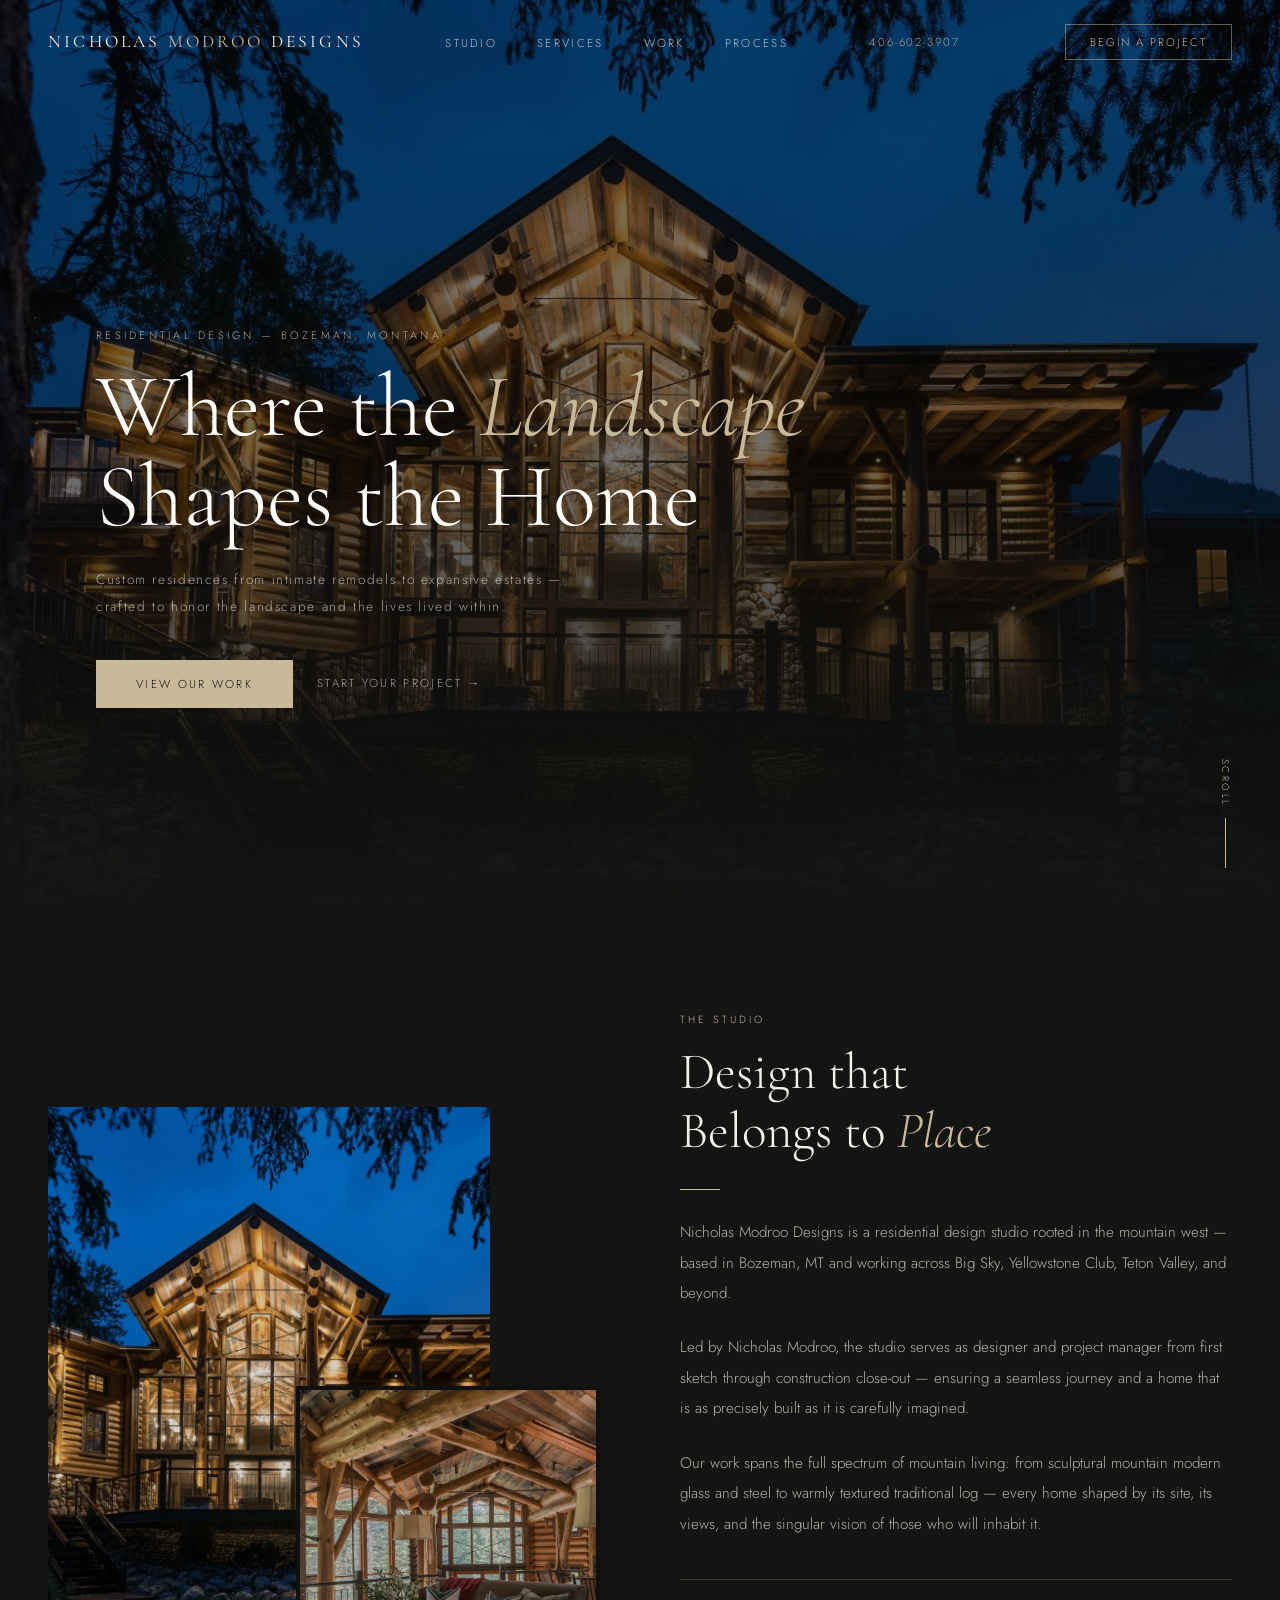
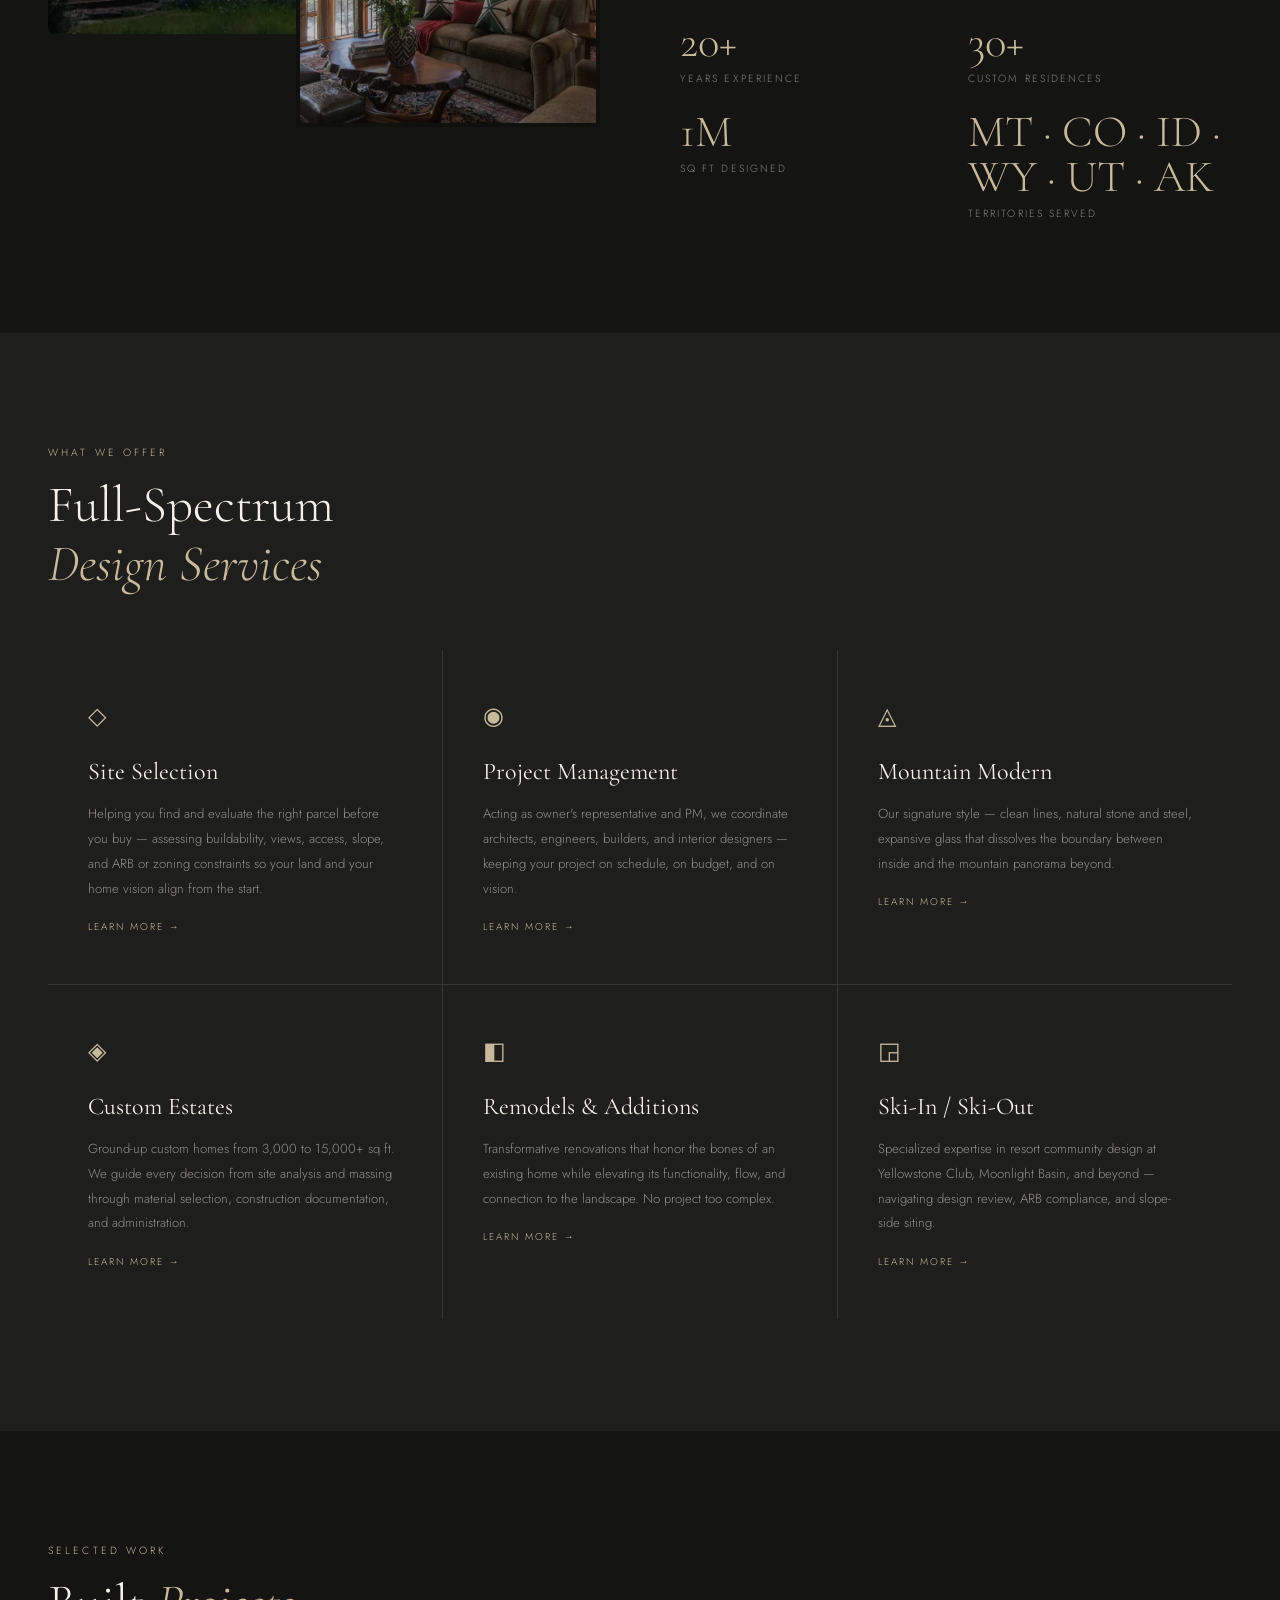
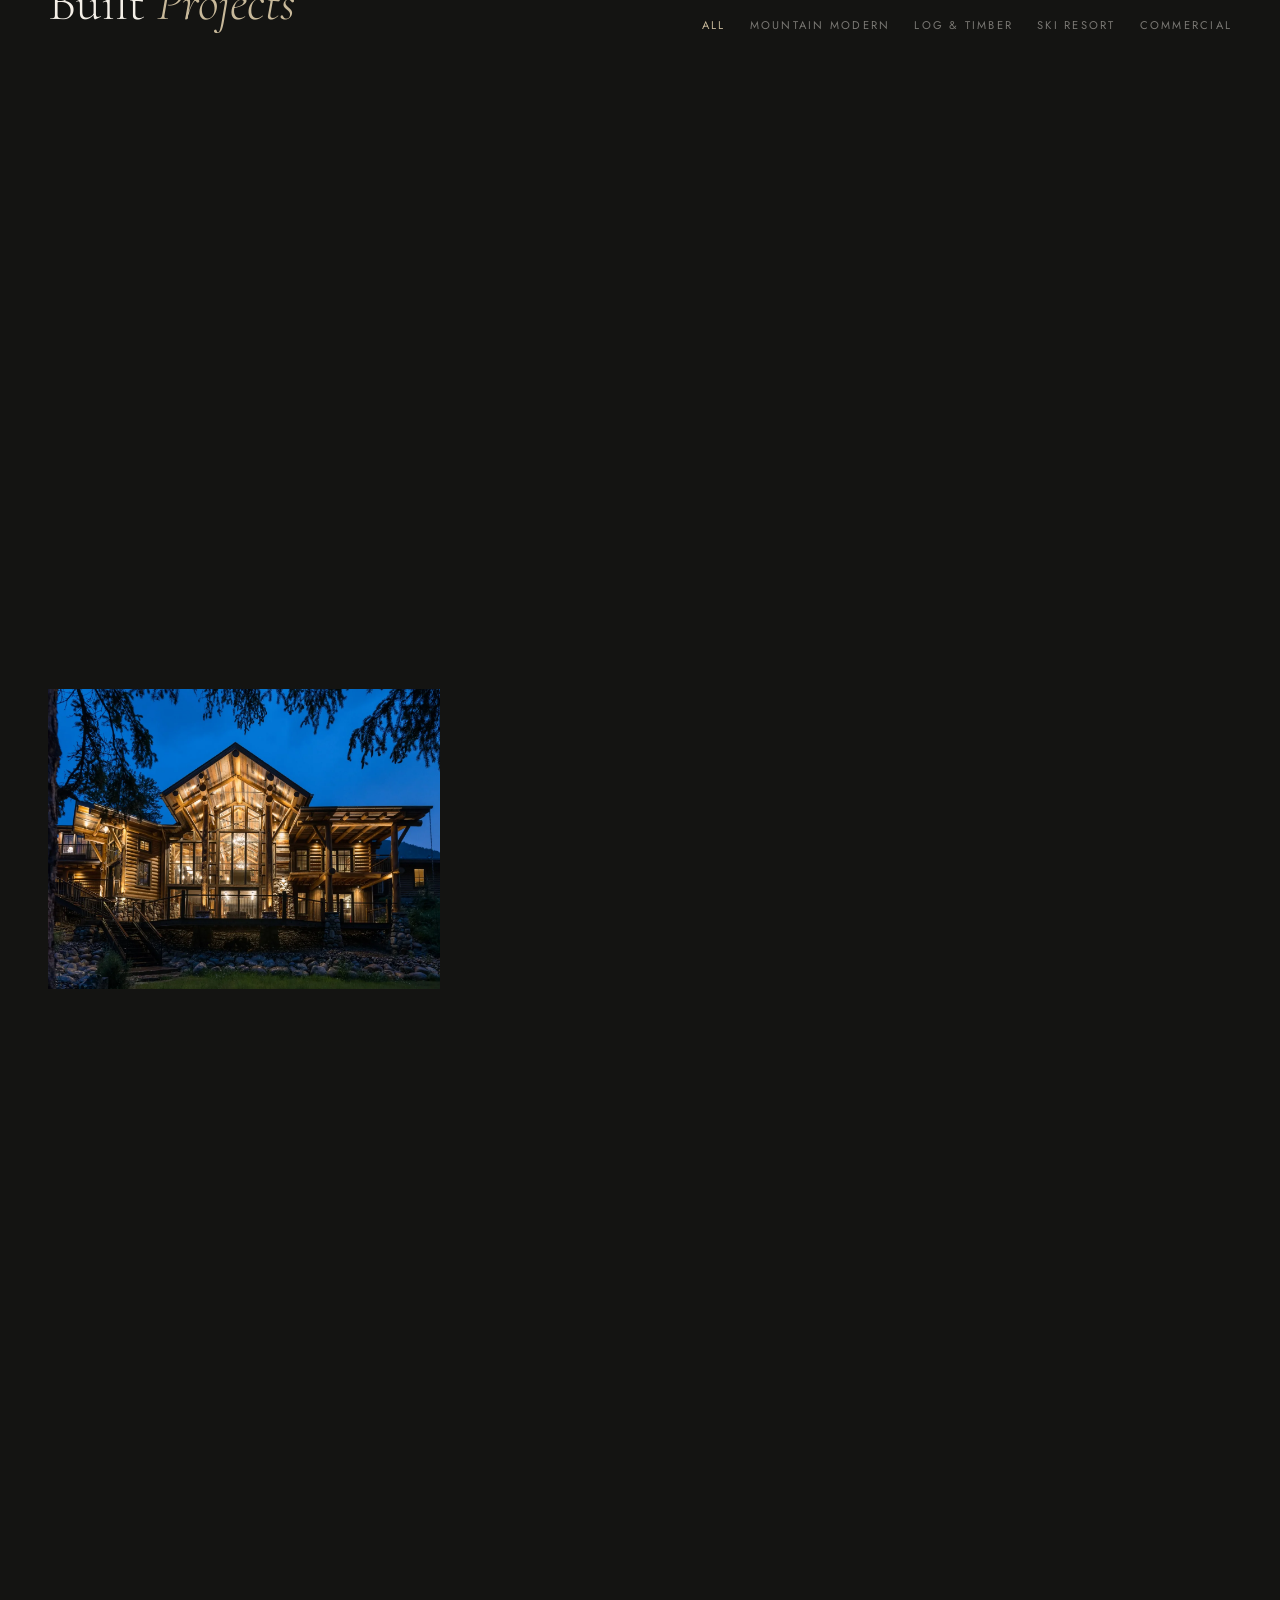
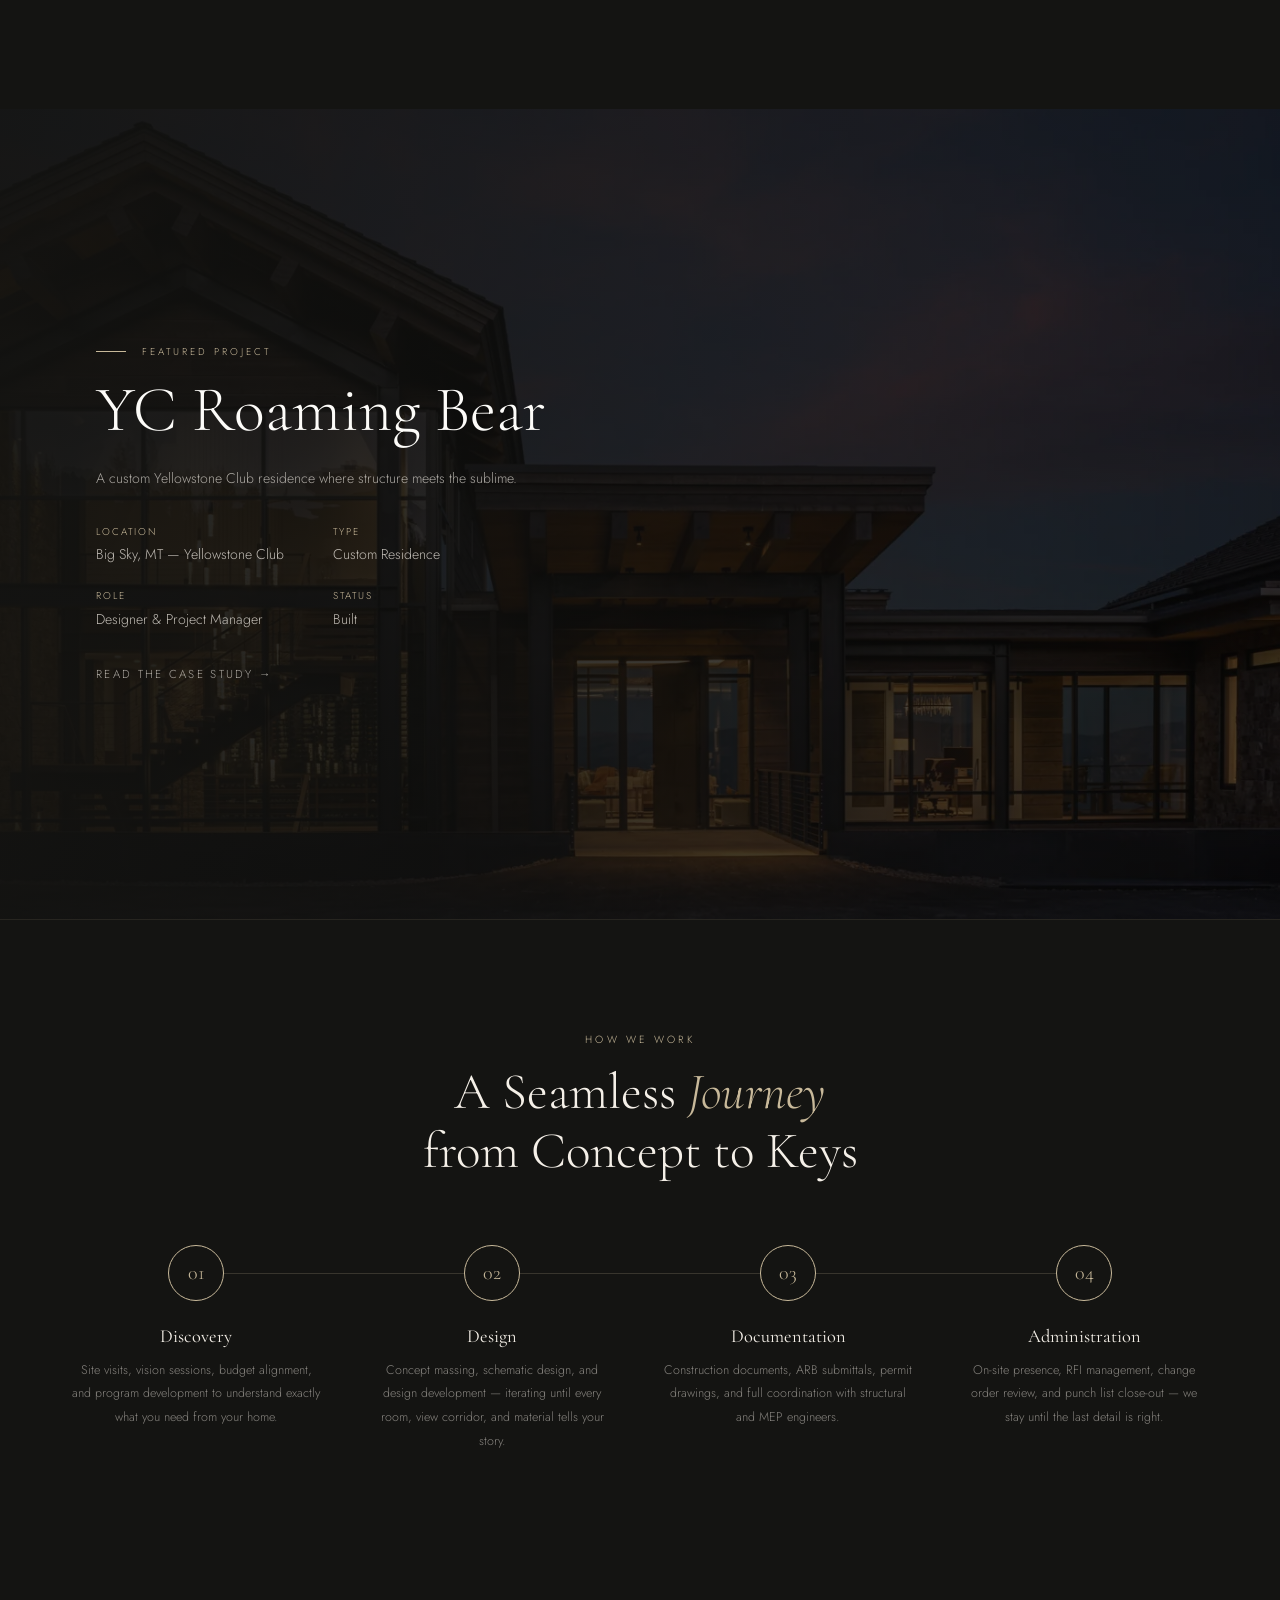
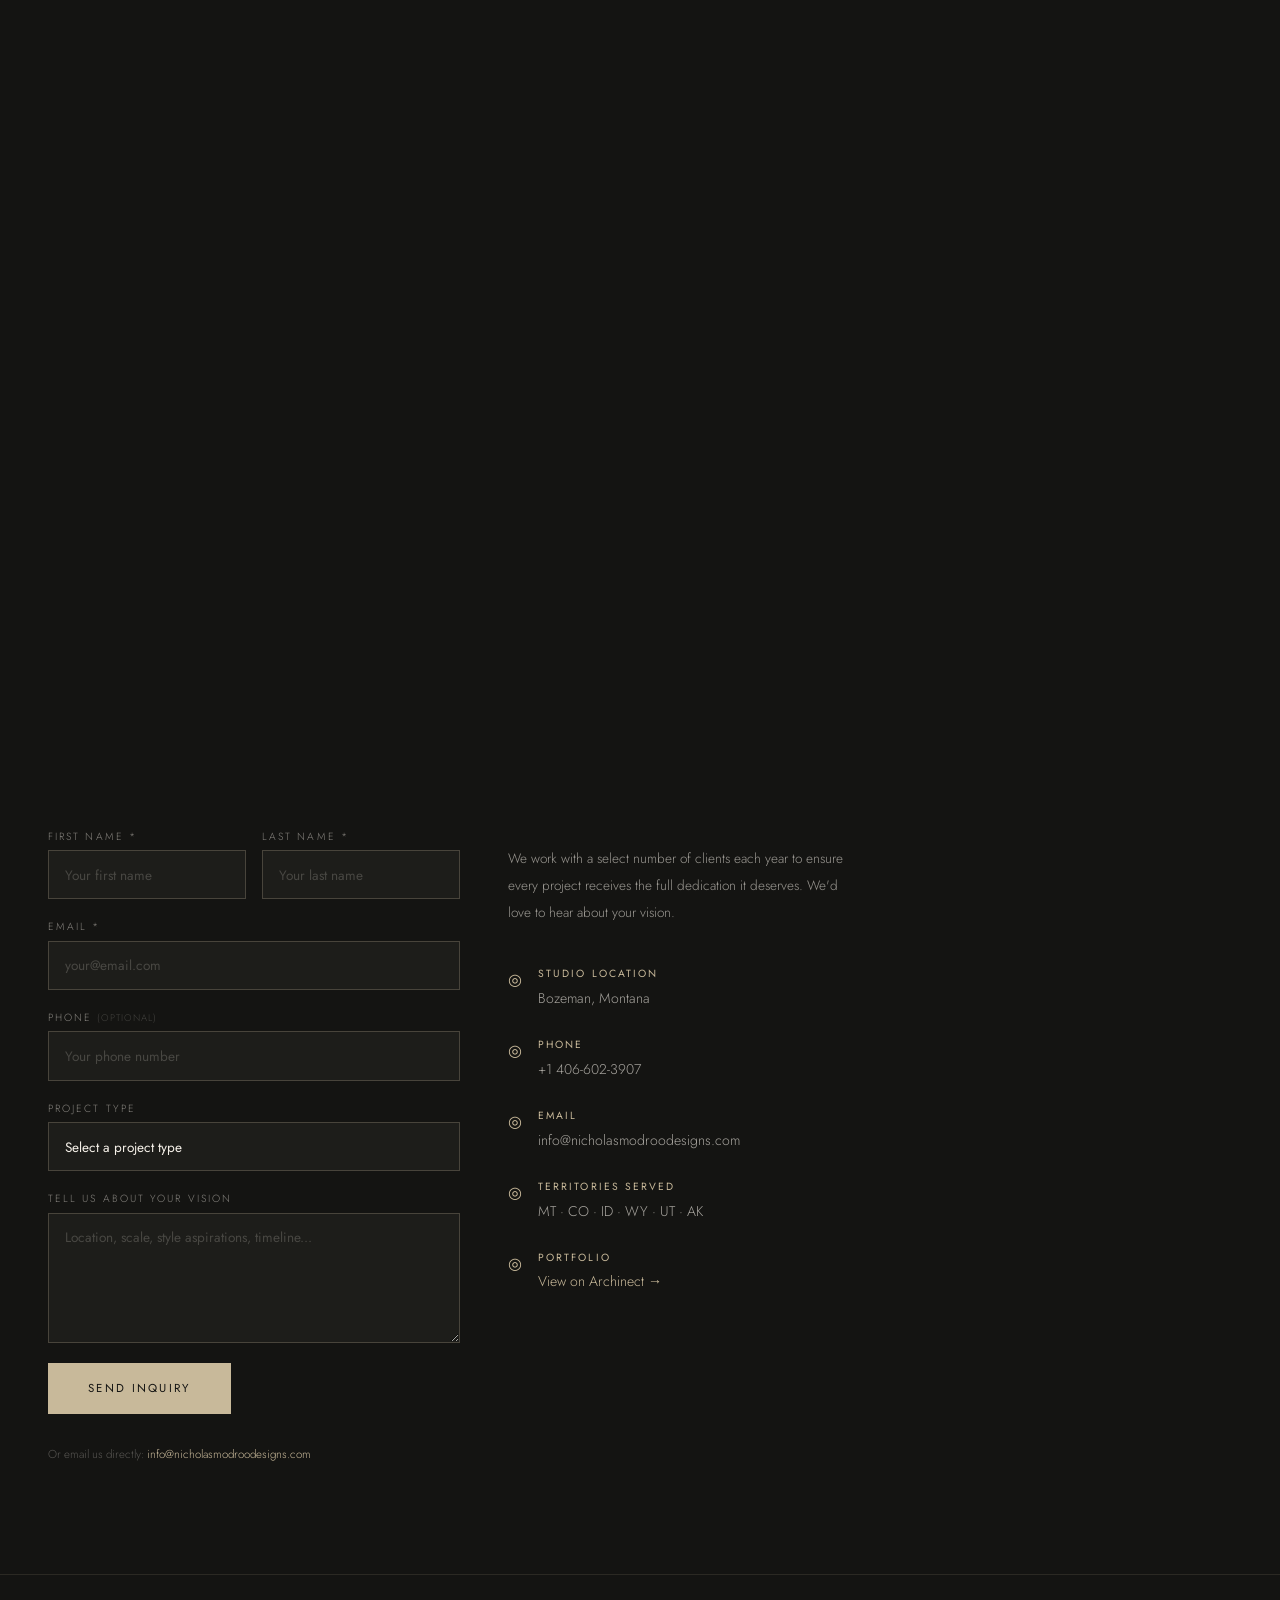
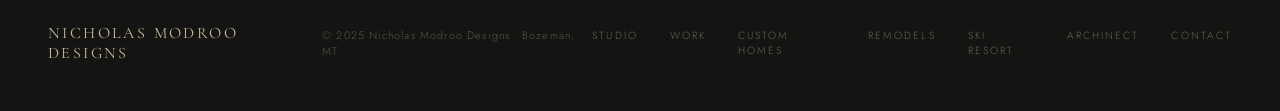
==== commit 1a180e70: "Preload gallery images so the lightbox opens without a delay - Hovering or touching a project card s" ====
--- a/index.html
+++ b/index.html
@@ -837,9 +837,34 @@
 let currentProject = null;
 let currentIndex = 0;
 
+// Download gallery images ahead of time so the lightbox shows them without a delay.
+// Image objects are kept so the browser holds on to them while the page is open.
+const preloaded = {};
+function preloadImages(key, count) {
+  const p = projects[key];
+  if (!p) return;
+  p.images.slice(0, count).forEach(src => {
+    if (preloaded[src]) return;
+    const img = new Image();
+    img.decoding = 'async';
+    img.src = src;
+    preloaded[src] = img;
+  });
+}
+
+// Hovering (or touching) a project card starts loading its first gallery image before the click.
+document.querySelectorAll('.project-card[onclick]').forEach(card => {
+  const m = card.getAttribute('onclick').match(/openLightbox\('([^']+)'\)/);
+  if (!m) return;
+  const warm = () => preloadImages(m[1], 1);
+  card.addEventListener('pointerenter', warm, {once: true});
+  card.addEventListener('touchstart', warm, {once: true, passive: true});
+});
+
 function openLightbox(key) {
   currentProject = projects[key];
   currentIndex = 0;
+  preloadImages(key, currentProject.images.length);
   renderLightbox();
   document.getElementById('lightbox').classList.add('open');
   document.body.style.overflow = 'hidden';
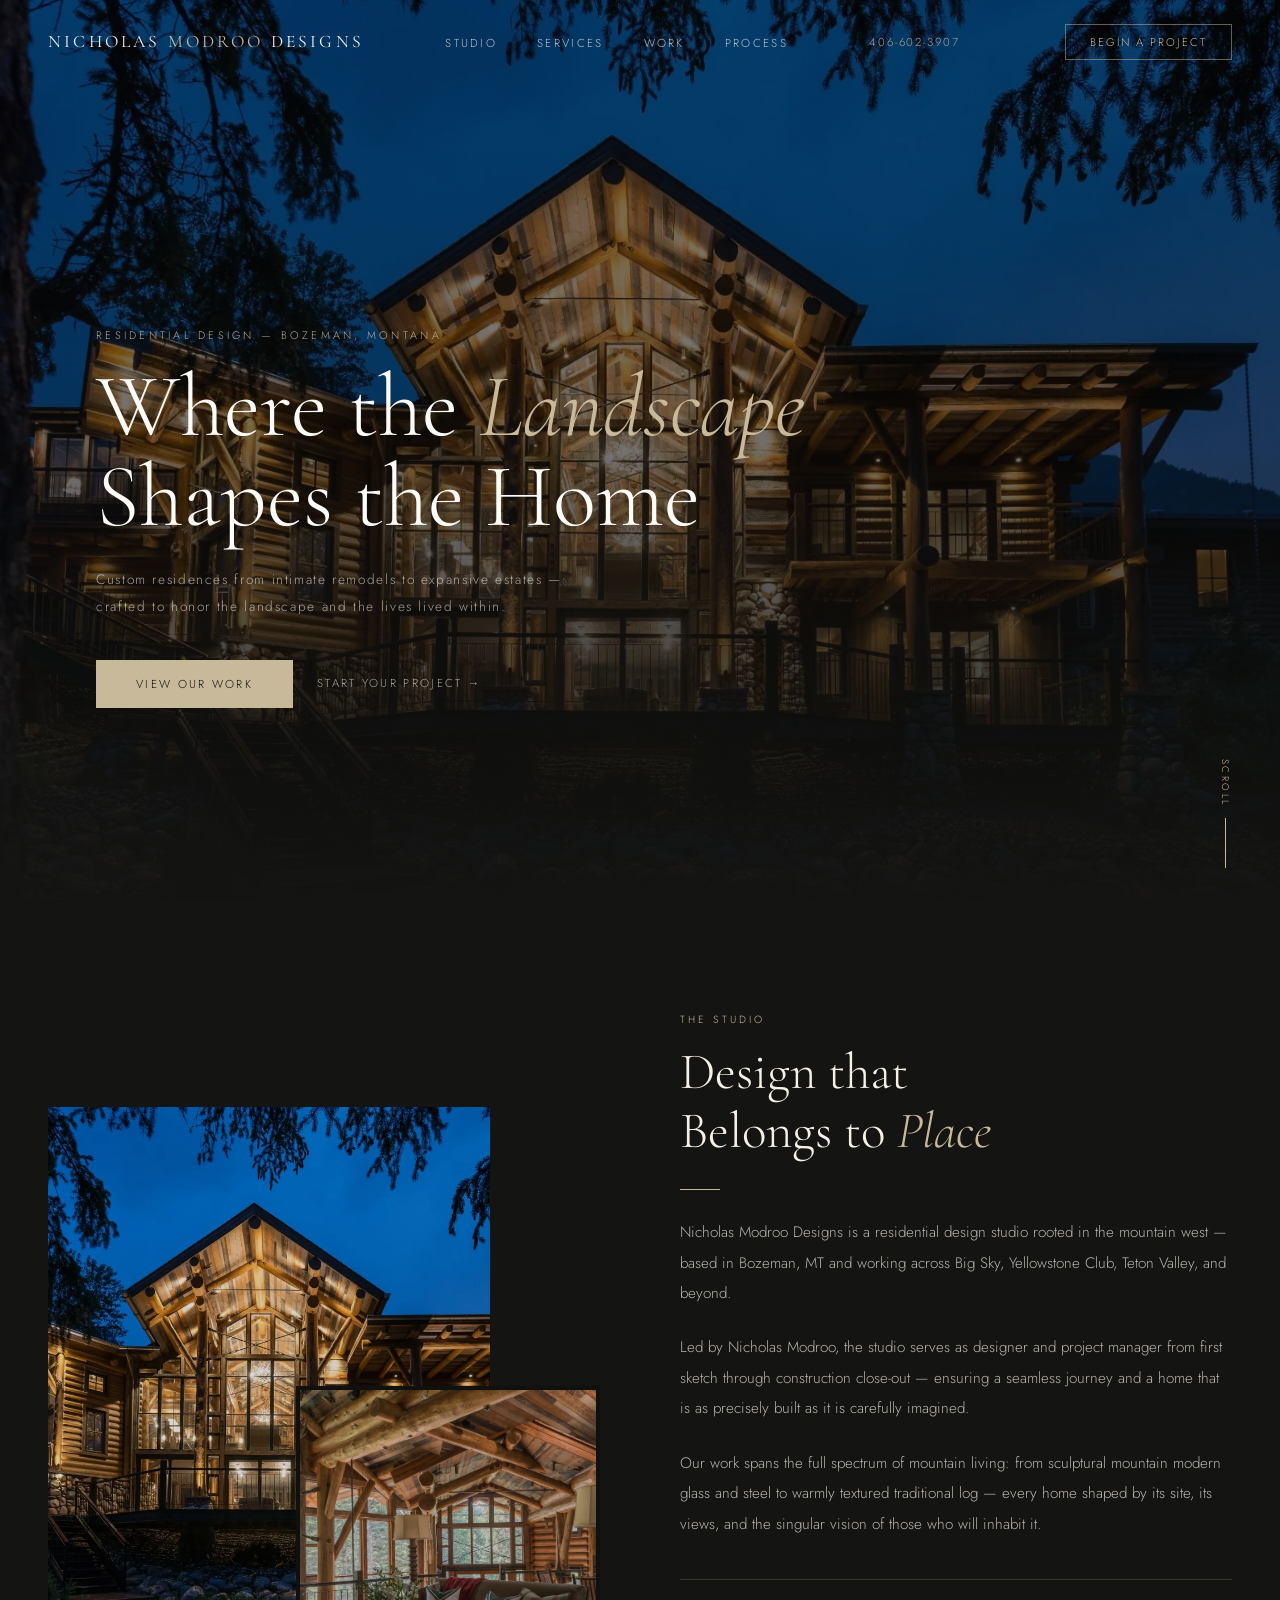
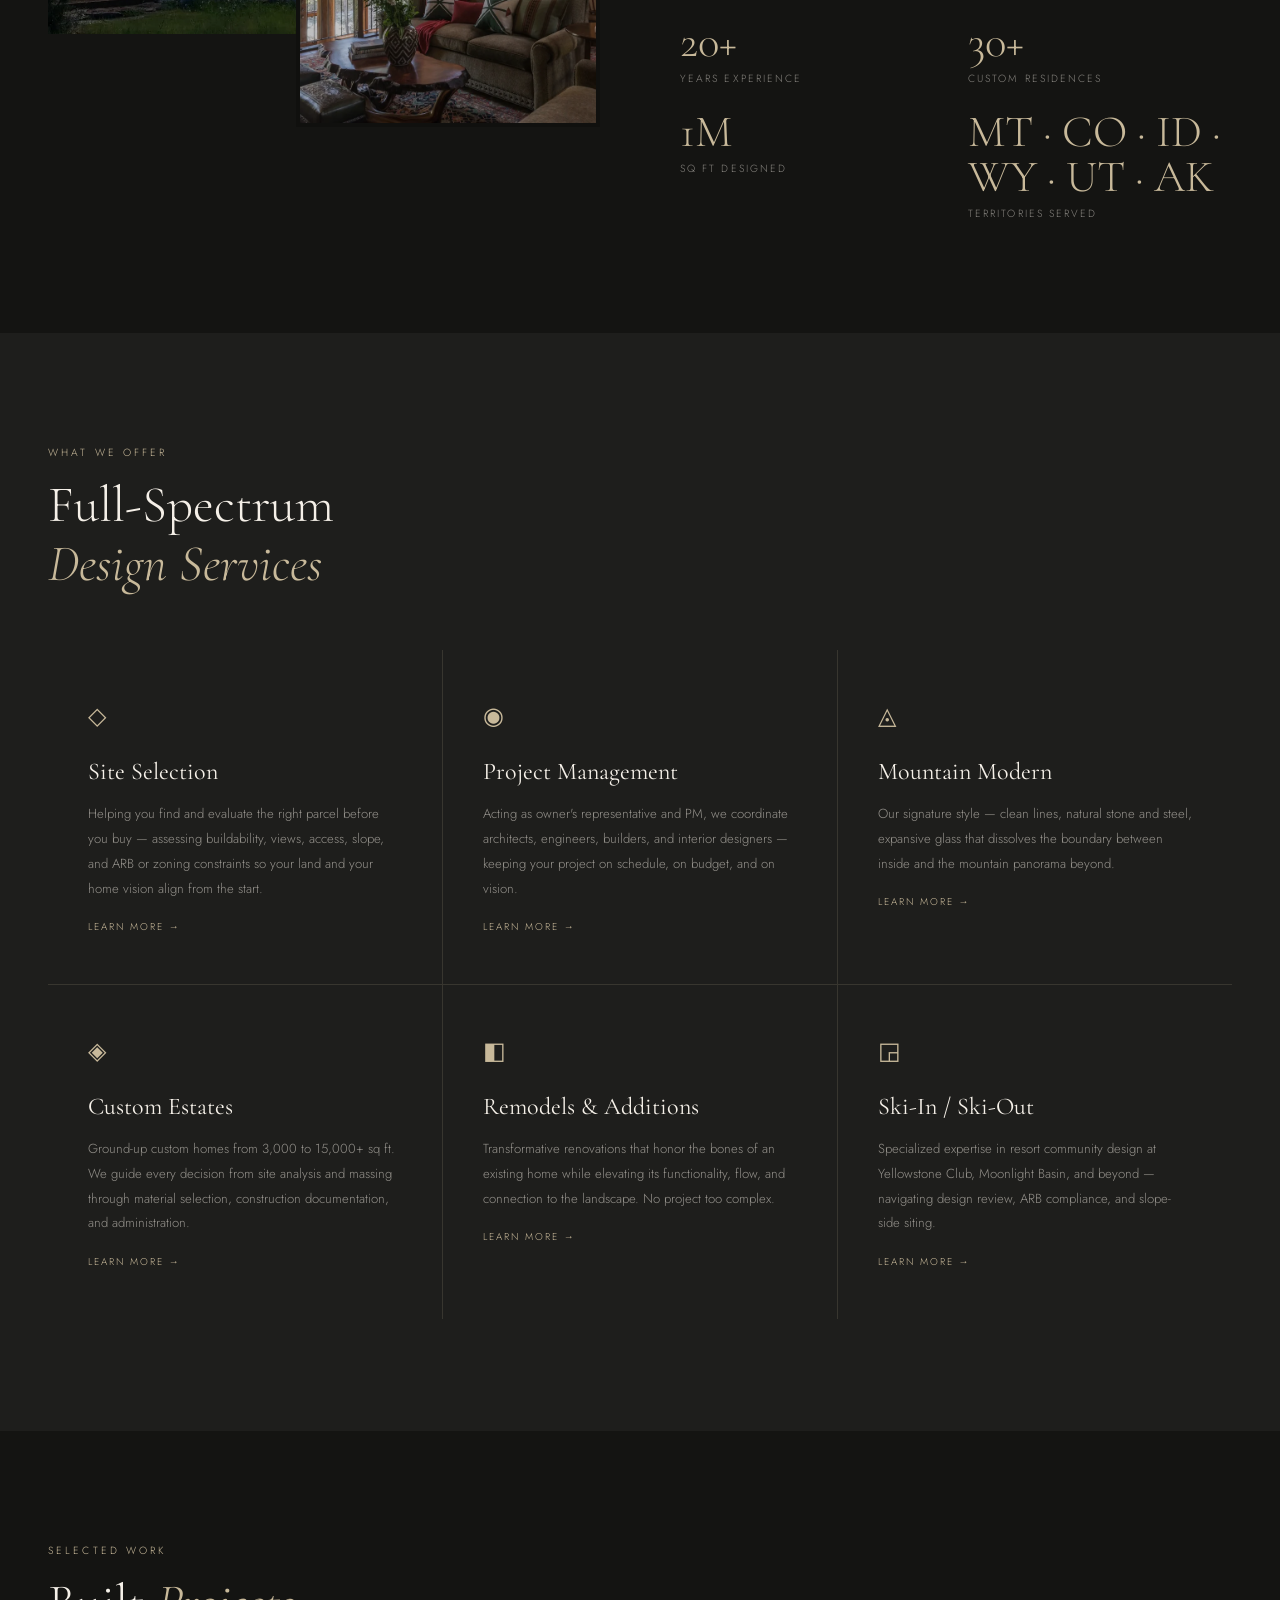
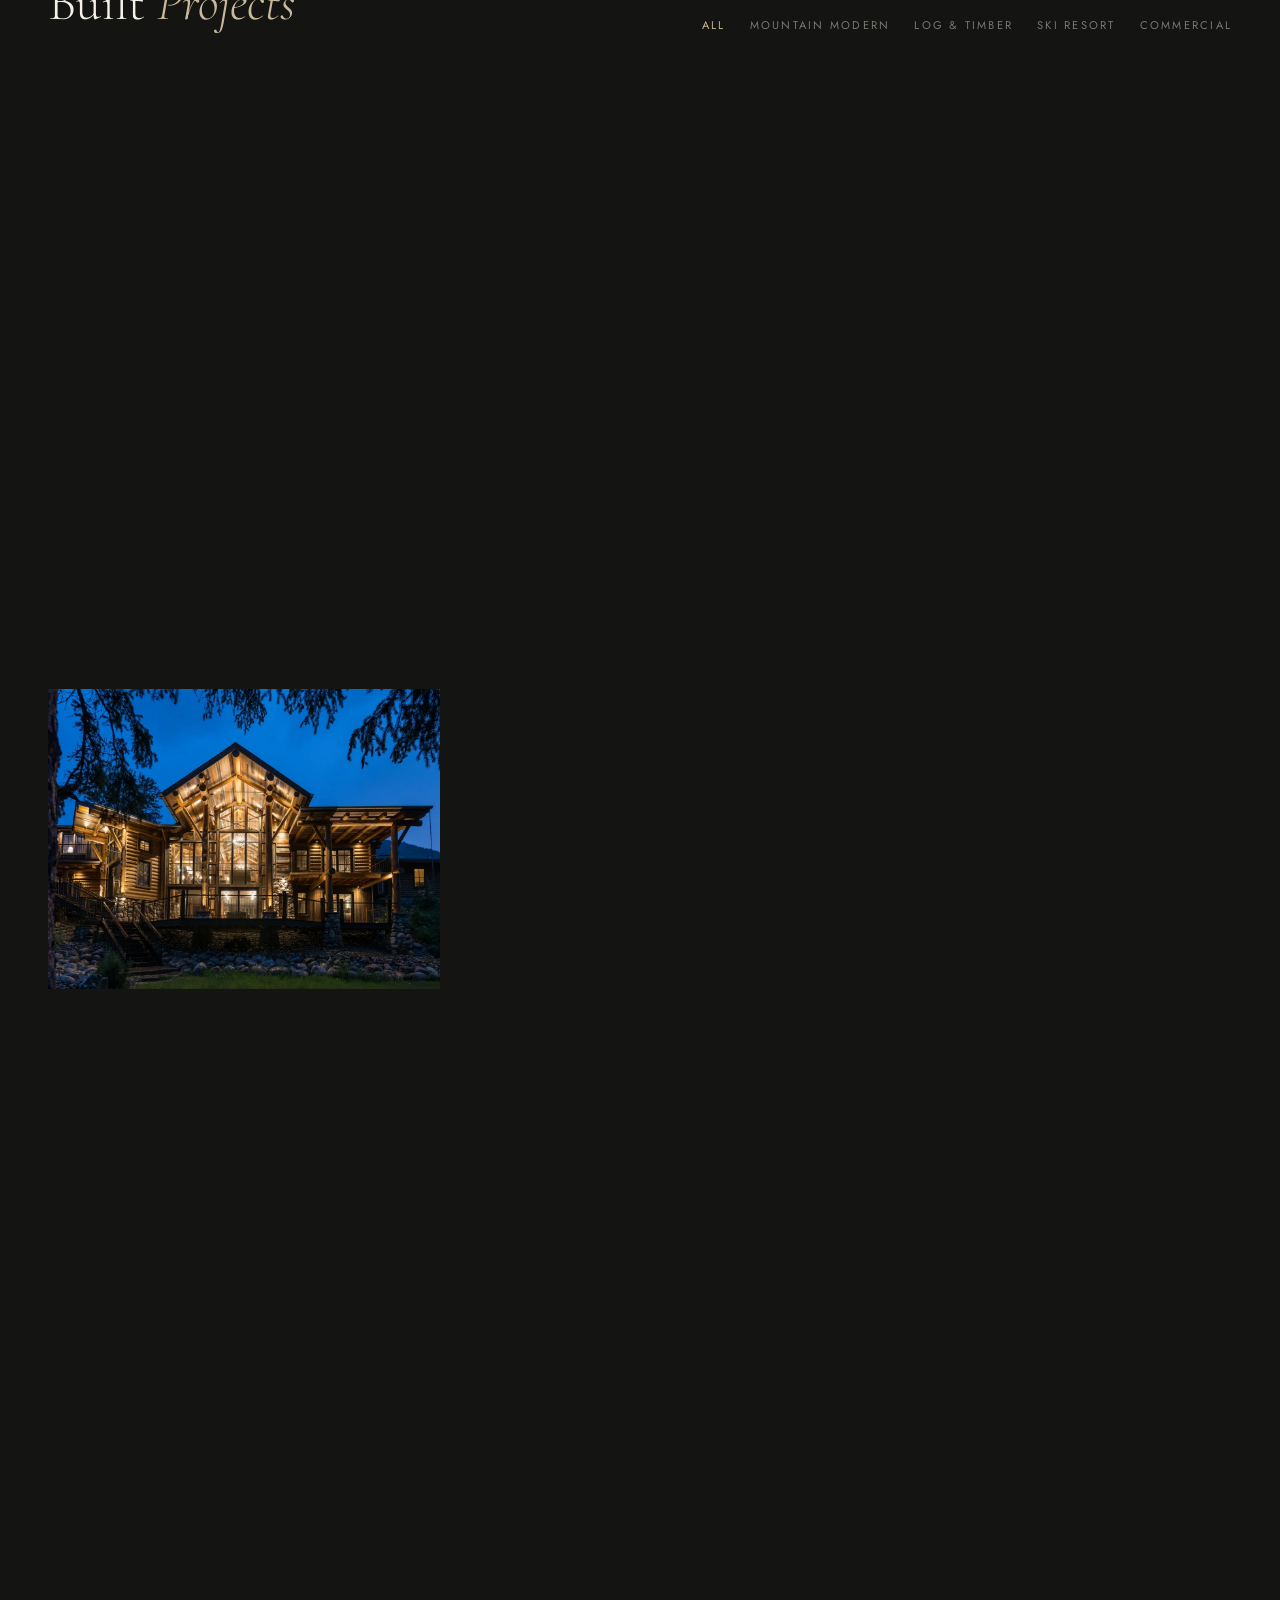
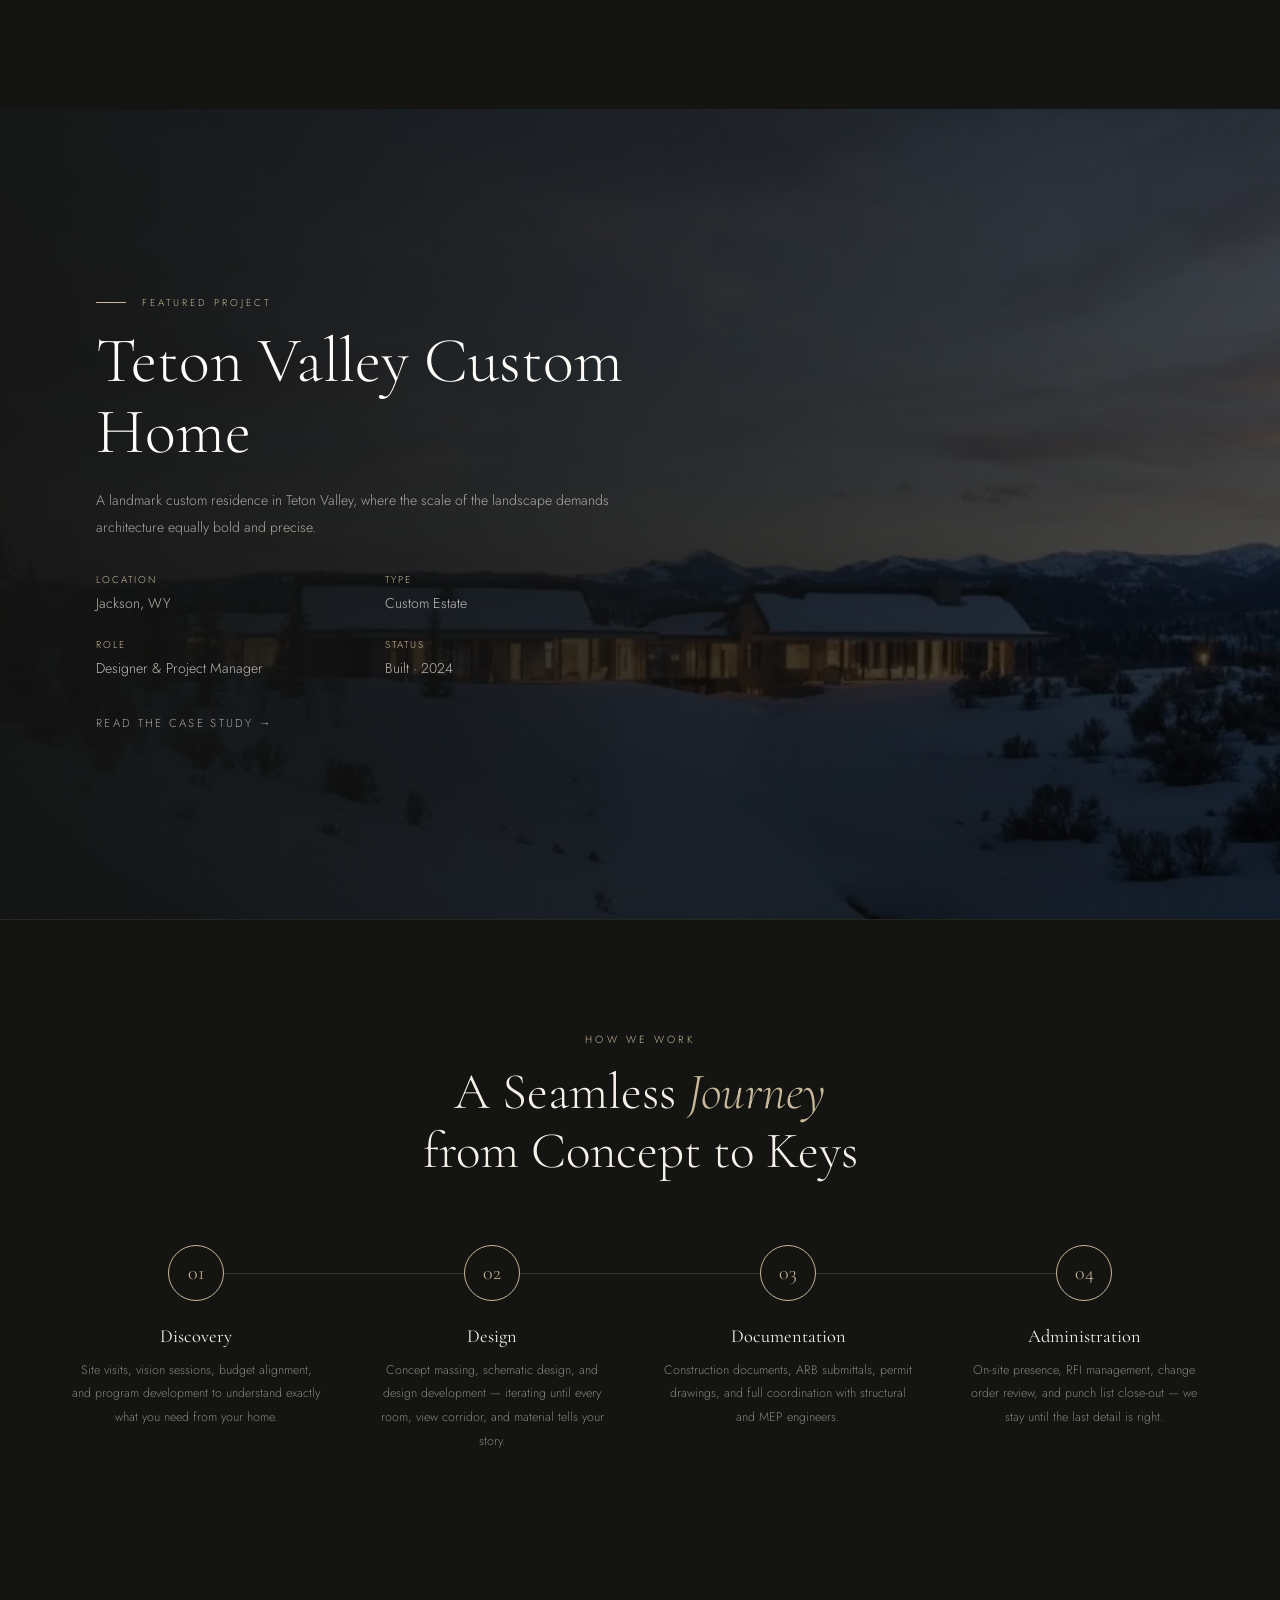
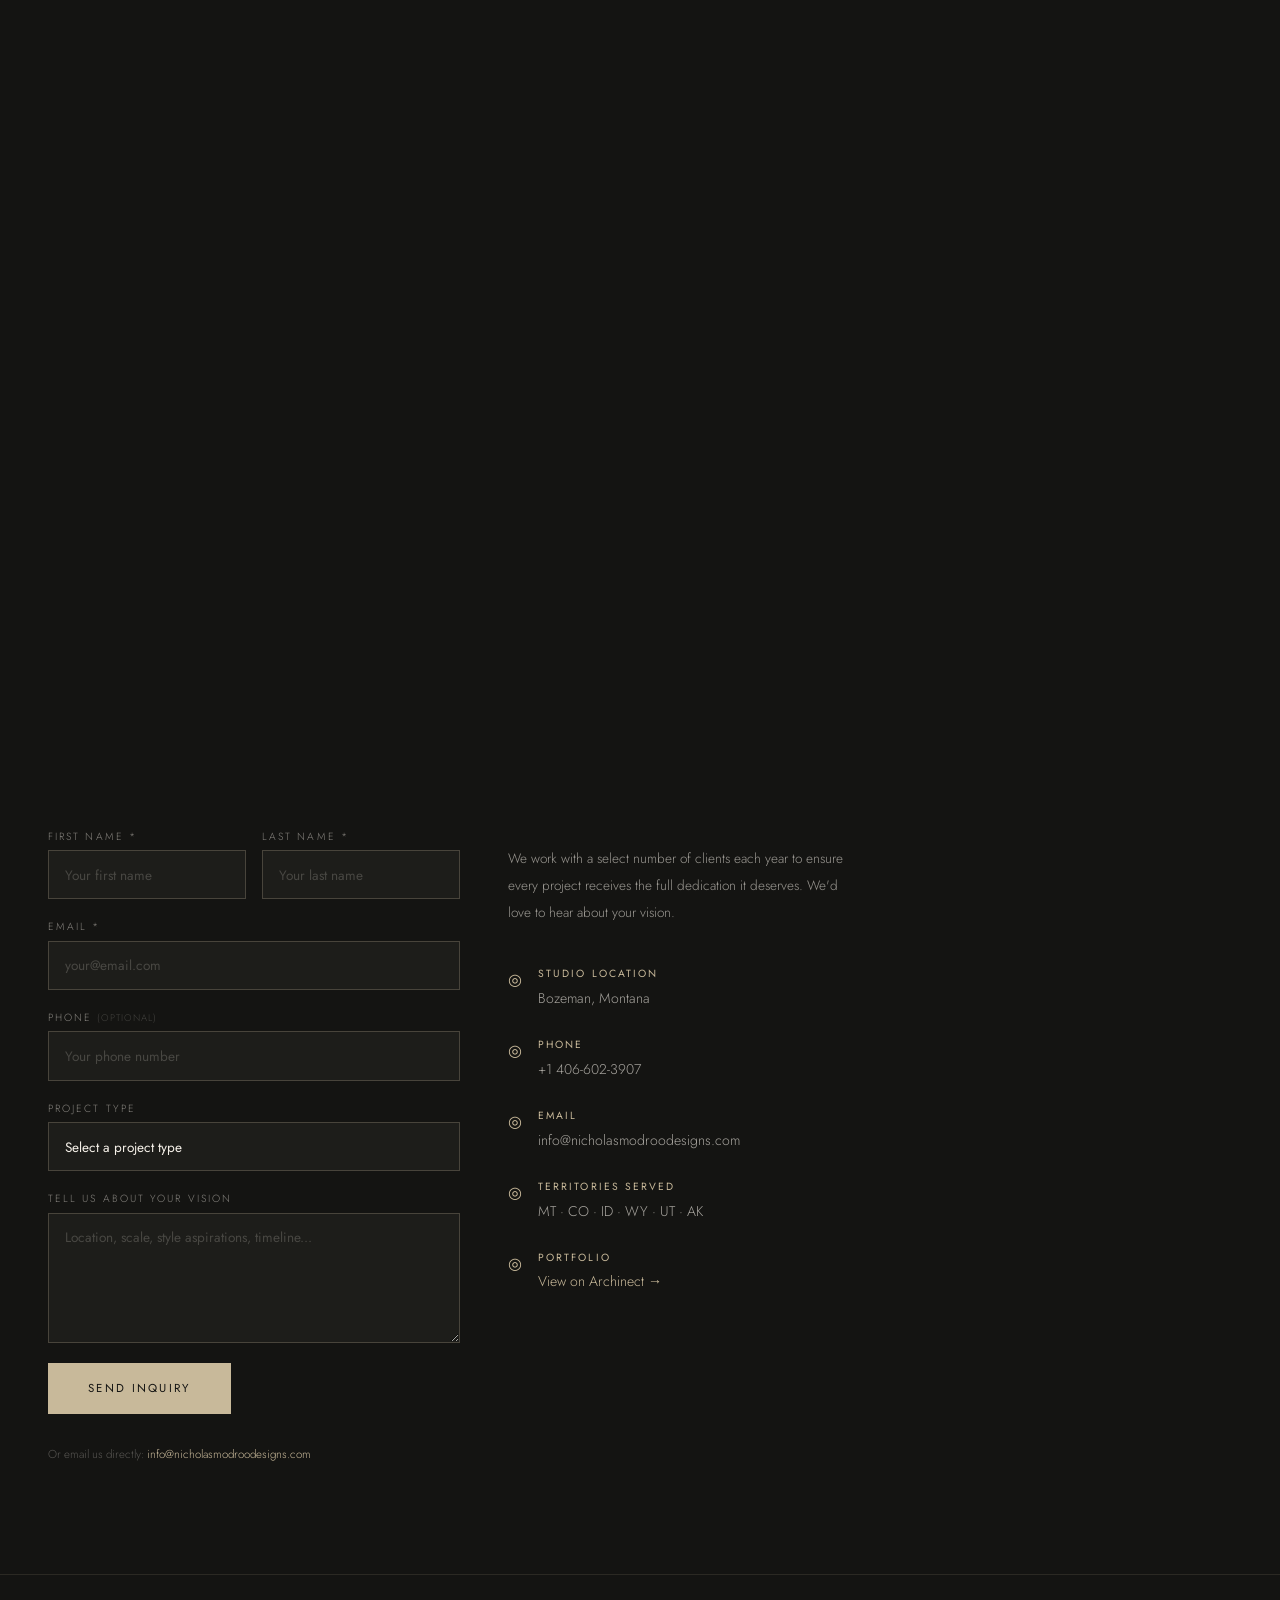
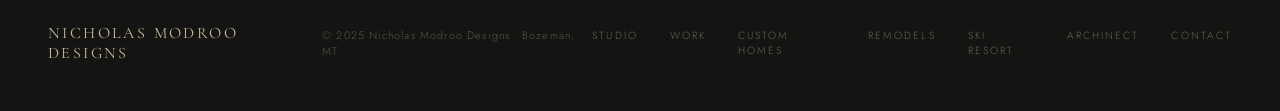
==== commit 96fc965e: "Capture and track more leads from the site - Contact form now shows an error with phone/email if sen" ====
--- a/index.html
+++ b/index.html
@@ -182,6 +182,9 @@
 .form-input.textarea{min-height:130px;resize:vertical}
 .form-submit{background:var(--stone);color:var(--dark);border:none;font-family:'Jost',sans-serif;font-size:0.72rem;letter-spacing:0.2em;text-transform:uppercase;padding:1.1rem 2.5rem;cursor:pointer;width:fit-content;transition:background 0.25s}
 .form-submit:hover{background:var(--cream)}
+.form-submit:disabled{opacity:0.6;cursor:wait}
+.form-error{font-size:0.8rem;line-height:1.7;color:#e8b4a0;border:0.5px solid rgba(232,180,160,0.4);padding:0.85rem 1rem}
+.form-error a{color:var(--cream)}
 .contact-info{padding-top:1rem}
 .contact-info p{font-size:0.85rem;line-height:2;color:rgba(245,240,232,0.6);margin-bottom:2.5rem}
 .contact-detail{display:flex;align-items:flex-start;gap:1rem;margin-bottom:1.75rem}
@@ -534,8 +537,8 @@
   </div>
   <div class="contact-grid">
     <div class="contact-form fade-in">
-      <form action="https://formspree.io/f/xojzejpp" method="POST" onsubmit="handleSubmit(event)" style="display:flex;flex-direction:column;gap:1.25rem">
-        <input type="hidden" name="_replyto" value="info@nicholasmodroodesigns.com">
+      <form class="inquiry-form" action="https://formspree.io/f/xojzejpp" method="POST" style="display:flex;flex-direction:column;gap:1.25rem">
+        <input type="hidden" name="source_page" value="Homepage">
         <input type="text" name="_gotcha" style="display:none" tabindex="-1" autocomplete="off">
       <div class="form-row">
         <div class="form-field"><label class="form-label">First Name *</label><input type="text" name="first_name" class="form-input" placeholder="Your first name" required></div>
@@ -555,6 +558,7 @@
         </select>
       </div>
       <div class="form-field"><label class="form-label">Tell us about your vision</label><textarea name="message" class="form-input textarea" placeholder="Location, scale, style aspirations, timeline..."></textarea></div>
+      <p class="form-error" role="alert" hidden>Sorry — your message didn't go through. Please call <a href="tel:+14066023907">406-602-3907</a> or email <a href="mailto:info@nicholasmodroodesigns.com">info@nicholasmodroodesigns.com</a>.</p>
       <button type="submit" class="form-submit">Send Inquiry</button>
       </form>
       <p style="font-size:0.72rem;color:rgba(245,240,232,0.3);margin-top:0.75rem">Or email us directly: <a href="mailto:info@nicholasmodroodesigns.com" style="color:var(--stone);text-decoration:none">info@nicholasmodroodesigns.com</a></p>
@@ -936,25 +940,6 @@
   if (e.target === this) closeLightbox();
 });
 
-function handleSubmit(e) {
-  e.preventDefault();
-  const form = e.target;
-  const data = new FormData(form);
-  fetch('https://formspree.io/f/xojzejpp', {
-    method: 'POST',
-    body: data,
-    headers: { 'Accept': 'application/json' }
-  }).then(res => {
-    if (res.ok) {
-      window.location.href = 'thanks.html';
-    } else {
-      window.location.href = 'thanks.html';
-    }
-  }).catch(() => {
-    window.location.href = 'thanks.html';
-  });
-}
-
 const hamburger = document.getElementById('hamburger');
 const mobileMenu = document.getElementById('mobileMenu');
 hamburger.addEventListener('click', () => {
@@ -1045,5 +1030,6 @@
   }
 })();
 </script>
+<script src="site.js" defer></script>
 </body>
 </html>
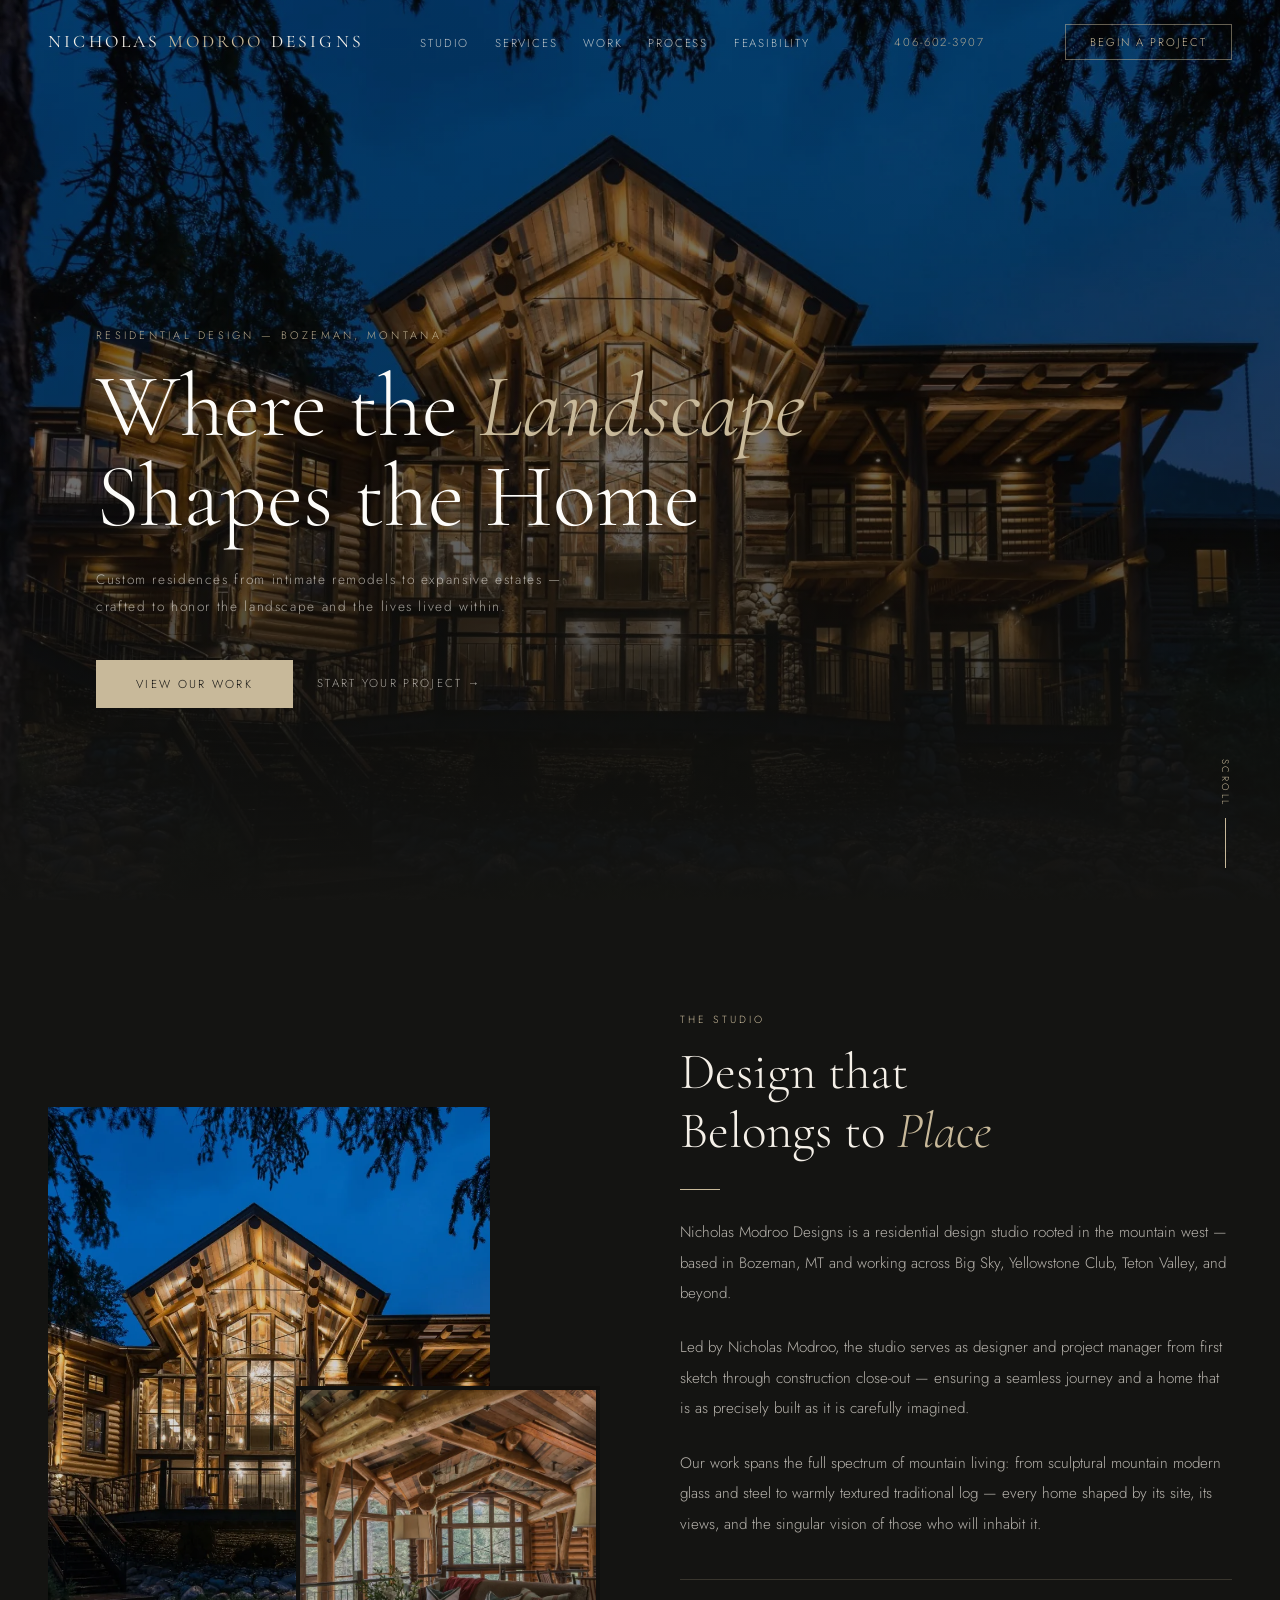
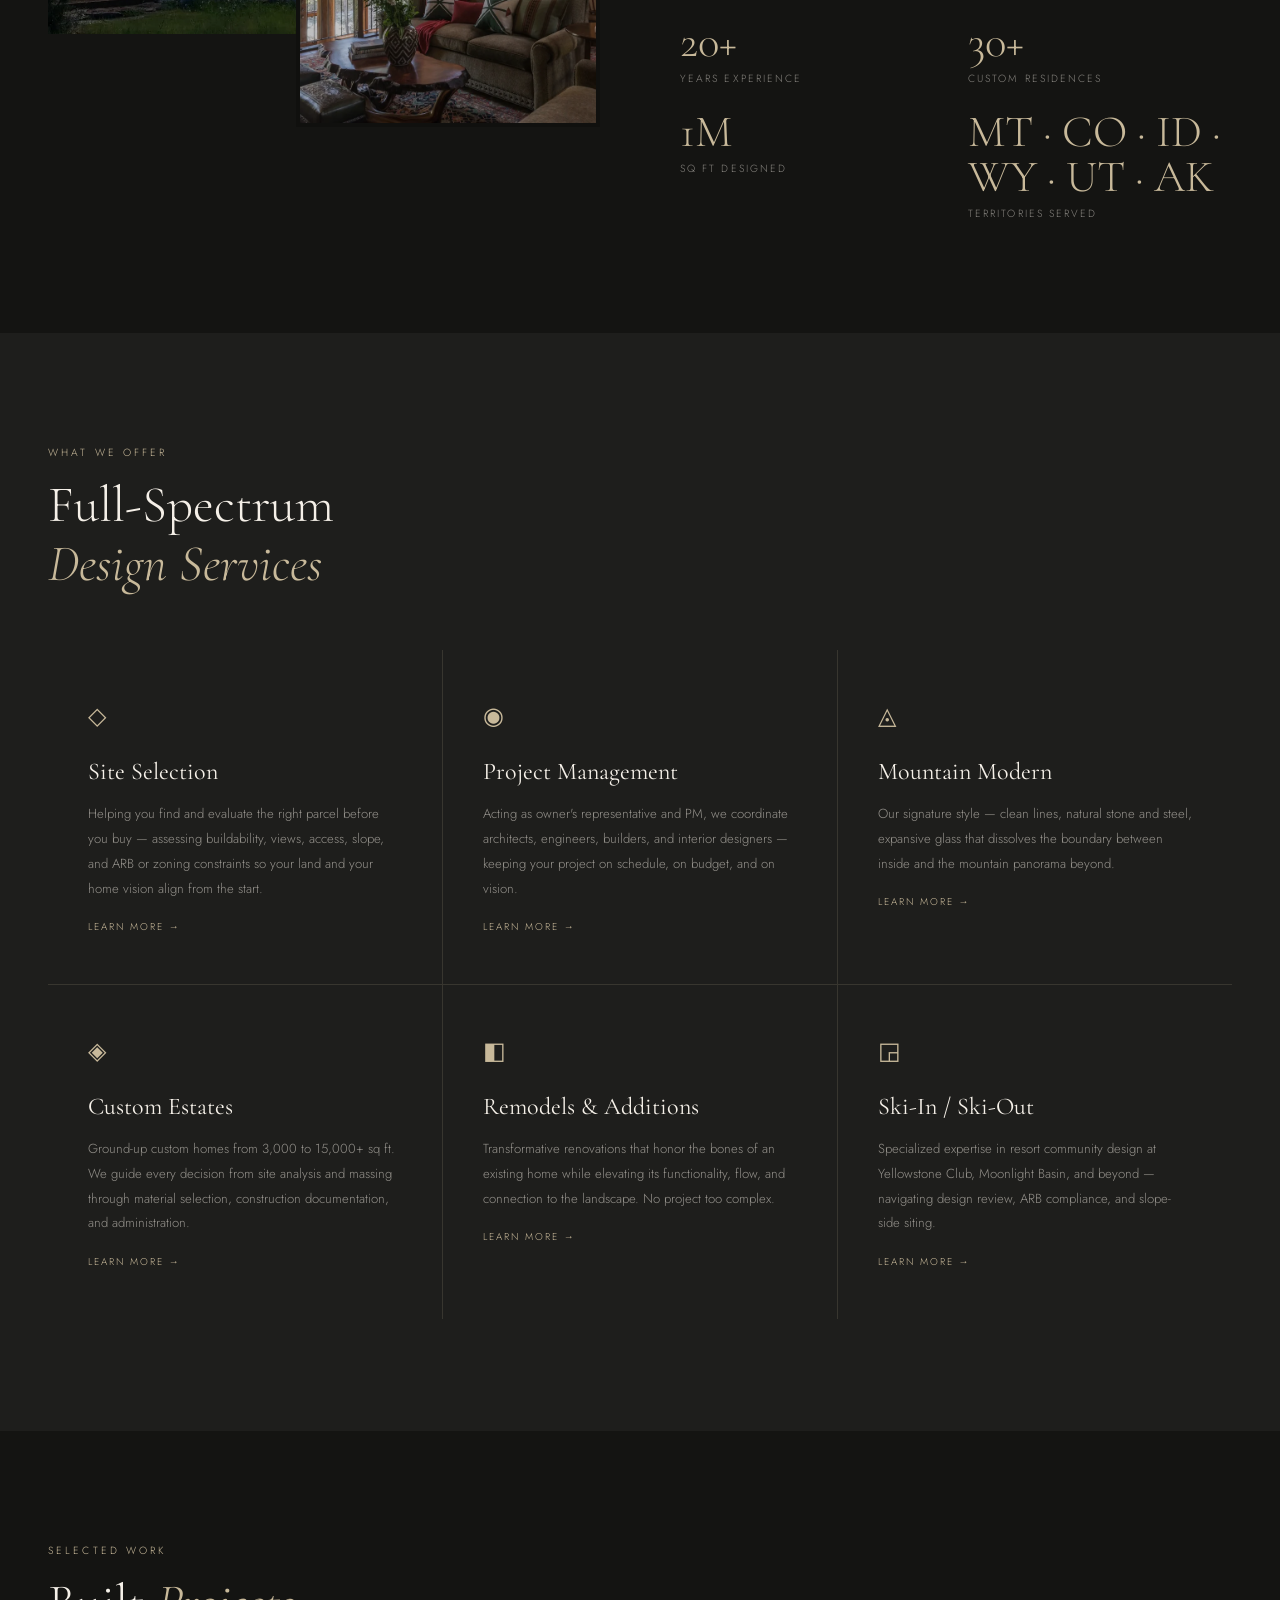
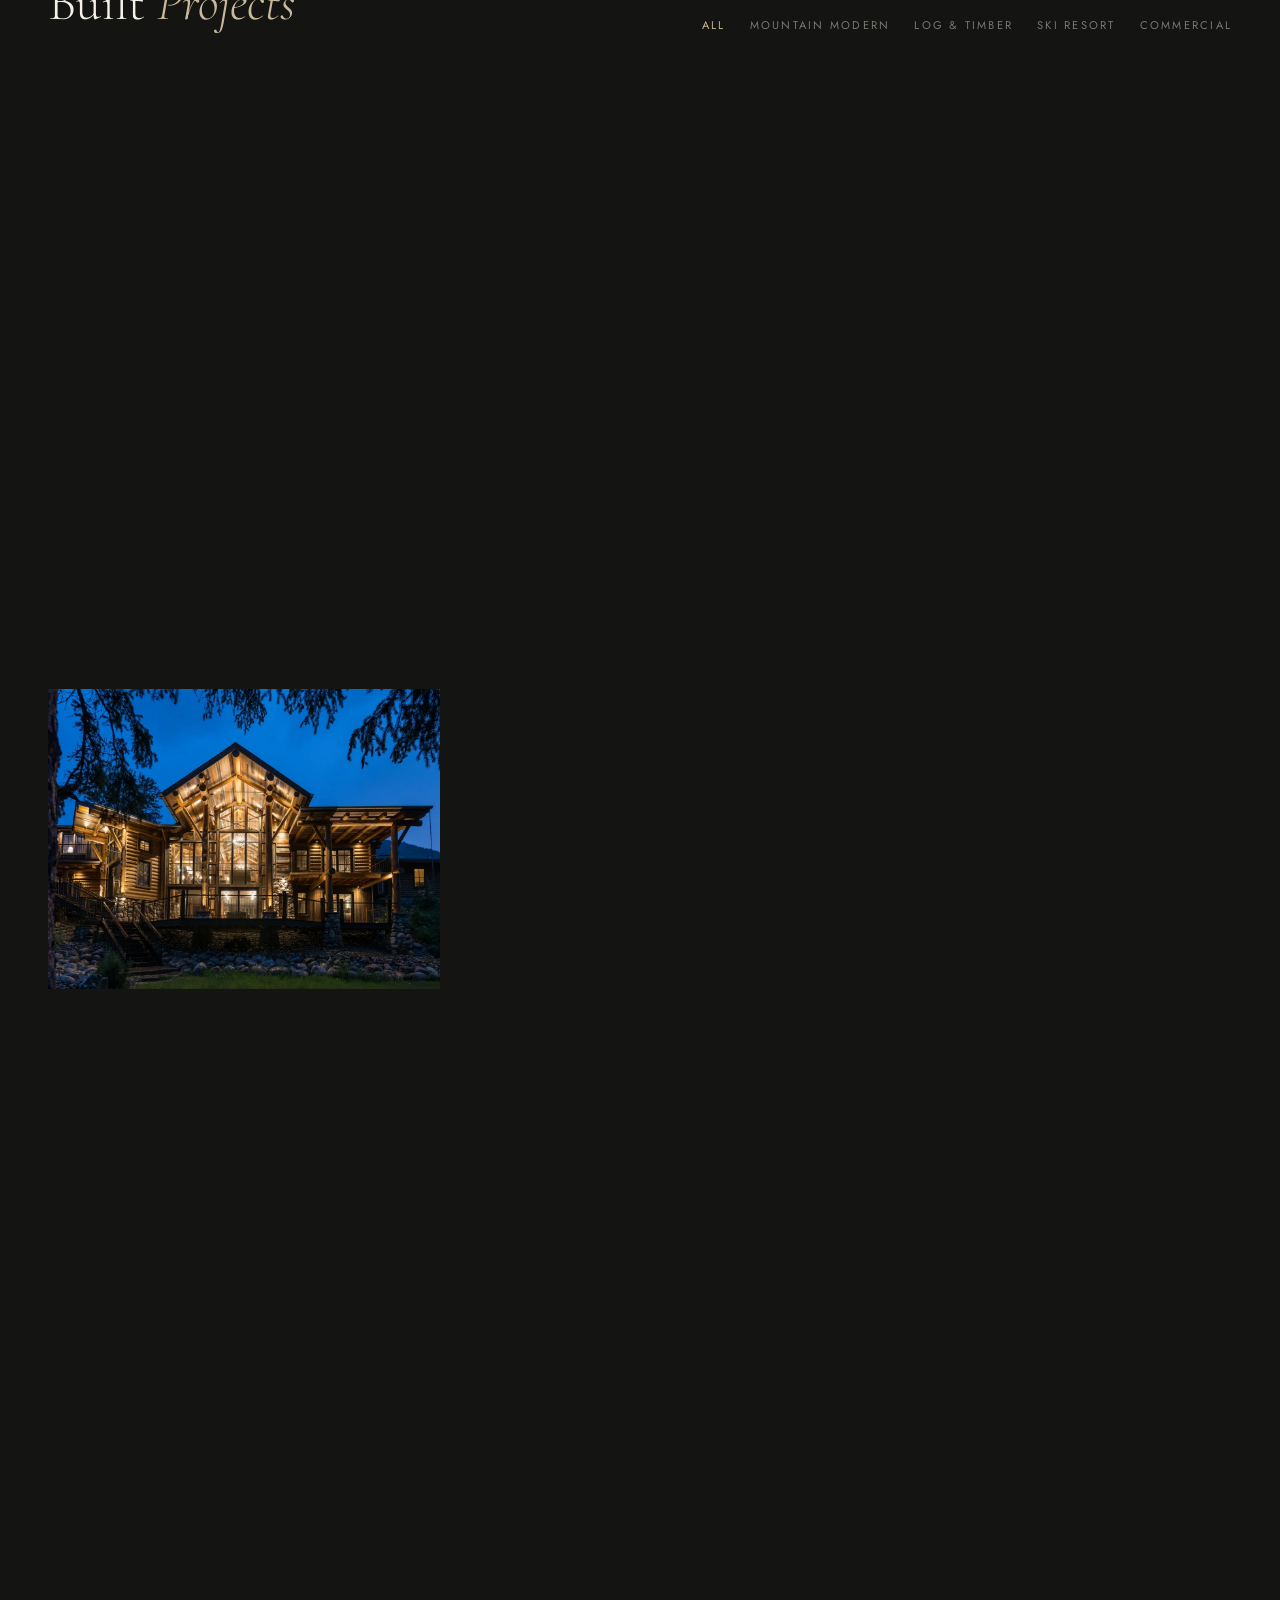
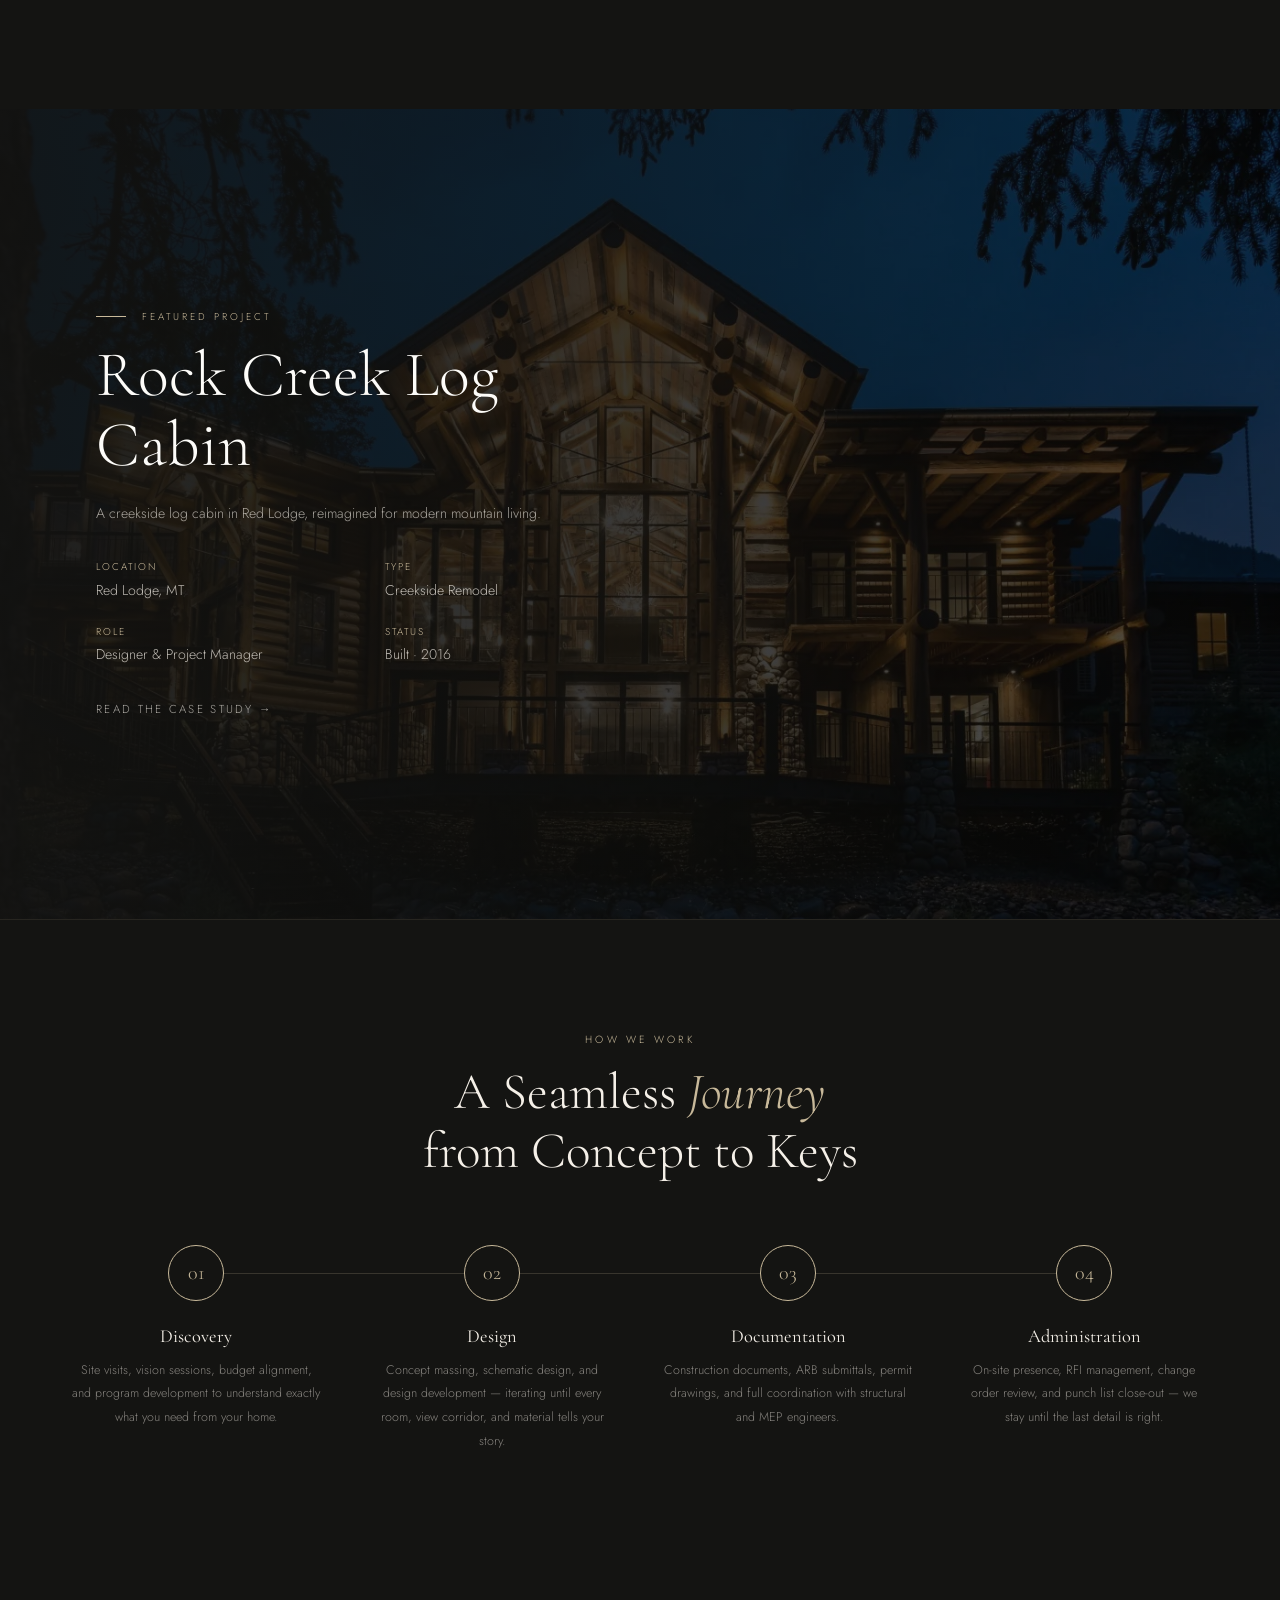
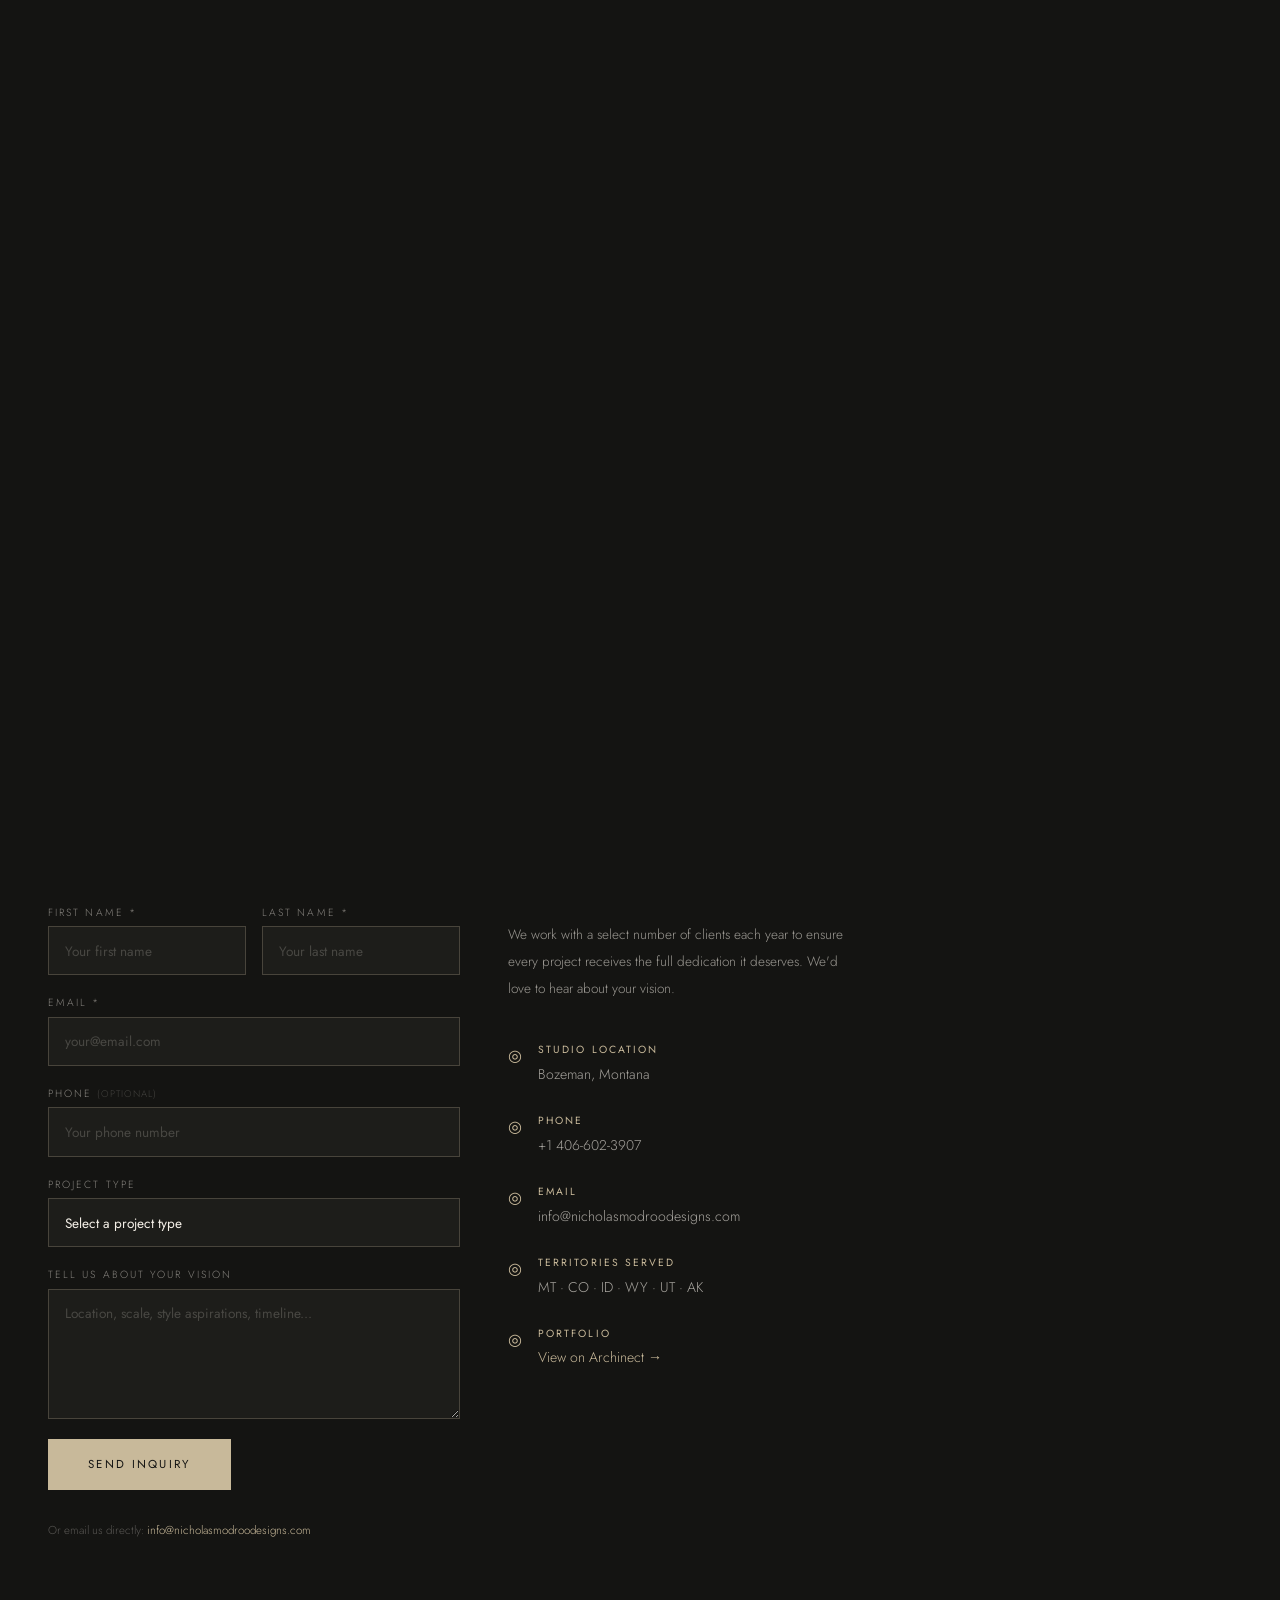
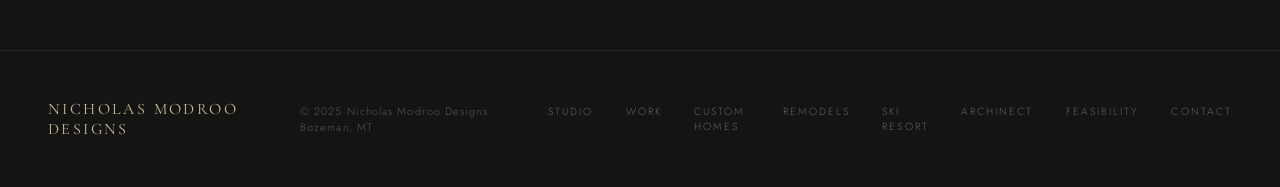
==== commit 23a504a1: "Add standalone feasibility calculator page and link it from cost mentions - New feasibility.html wit" ====
--- a/index.html
+++ b/index.html
@@ -266,6 +266,21 @@
   .lb-header{padding:1rem 1.25rem}
   .lb-project{font-size:1rem}
 }
+
+
+.inline-link{color:var(--stone);text-decoration:none;border-bottom:0.5px solid rgba(200,185,154,0.45);transition:border-color 0.2s,color 0.2s}
+.inline-link:hover{color:var(--cream);border-bottom-color:var(--cream)}
+/* process steps were ~10px wider than small phone screens */
+@media(max-width:768px){.process-steps{gap:2rem 1rem}.process-step{padding:0 0.25rem;min-width:0}}
+/* mobile menu: scroll instead of clipping on short / landscape screens */
+.nav-mobile-menu{overflow-y:auto;justify-content:safe center;padding:4.5rem 0 1.5rem}
+@media(max-height:720px){.nav-mobile-menu{gap:1.9rem}}
+@media(max-height:560px){.nav-mobile-menu{gap:0.9rem;padding-top:4rem}.nav-mobile-menu a{font-size:1.35rem}}
+/* nav spacing with the added Feasibility link */
+.nav-phone{margin-left:1.75rem}
+@media(max-width:1366px){.nav-links{gap:1.6rem}.nav-links a{letter-spacing:0.16em}}
+@media(max-width:1240px){.nav-phone{display:none}}
+@media(max-width:1100px){.nav-links,.nav-cta,.nav-phone{display:none}.nav-hamburger{display:flex;z-index:101;position:relative}}
 </style>
 <!-- LocalBusiness structured data -->
 <script type="application/ld+json">
@@ -309,6 +324,7 @@
     <li><a href="#services">Services</a></li>
     <li><a href="#portfolio">Work</a></li>
     <li><a href="#process">Process</a></li>
+    <li><a href="feasibility.html">Feasibility</a></li>
   </ul>
   <a href="tel:+14066023907" class="nav-phone">406-602-3907</a>
   <a href="#contact" class="nav-cta">Begin a Project</a>
@@ -322,6 +338,7 @@
   <a href="#services" class="mobile-link">Services</a>
   <a href="#portfolio" class="mobile-link">Work</a>
   <a href="#process" class="mobile-link">Process</a>
+  <a href="feasibility.html" class="mobile-link">Feasibility</a>
   <a href="tel:+14066023907" class="mobile-link" style="font-family:'Cormorant Garamond',serif;font-size:1.5rem;color:var(--stone)">406-602-3907</a>
   <a href="#contact" class="nav-mobile-cta mobile-link">Begin a Project</a>
 </div>
@@ -519,6 +536,7 @@
       <div class="process-step fade-in"><div class="step-num">03</div><div class="step-name">Documentation</div><p class="step-desc">Construction documents, ARB submittals, permit drawings, and full coordination with structural and MEP engineers.</p></div>
       <div class="process-step fade-in"><div class="step-num">04</div><div class="step-name">Administration</div><p class="step-desc">On-site presence, RFI management, change order review, and punch list close-out — we stay until the last detail is right.</p></div>
     </div>
+    <p class="fade-in" style="margin-top:3.5rem;font-size:0.85rem;color:rgba(245,240,232,0.55)">Budget alignment starts in Discovery. <a href="feasibility.html" class="inline-link">Model a preliminary investment range and timeline →</a></p>
   </div>
 </section>
 
@@ -541,14 +559,14 @@
         <input type="hidden" name="source_page" value="Homepage">
         <input type="text" name="_gotcha" style="display:none" tabindex="-1" autocomplete="off">
       <div class="form-row">
-        <div class="form-field"><label class="form-label">First Name *</label><input type="text" name="first_name" class="form-input" placeholder="Your first name" required></div>
-        <div class="form-field"><label class="form-label">Last Name *</label><input type="text" name="last_name" class="form-input" placeholder="Your last name" required></div>
-      </div>
-      <div class="form-field"><label class="form-label">Email *</label><input type="email" name="email" class="form-input" placeholder="your@email.com" required></div>
-      <div class="form-field"><label class="form-label">Phone <span style="opacity:0.4;font-size:0.6rem;letter-spacing:0.1em">(optional)</span></label><input type="tel" name="phone" class="form-input" placeholder="Your phone number"></div>
+        <div class="form-field"><label class="form-label" for="cf-fn">First Name *</label><input id="cf-fn" type="text" name="first_name" class="form-input" placeholder="Your first name" required></div>
+        <div class="form-field"><label class="form-label" for="cf-ln">Last Name *</label><input id="cf-ln" type="text" name="last_name" class="form-input" placeholder="Your last name" required></div>
+      </div>
+      <div class="form-field"><label class="form-label" for="cf-em">Email *</label><input id="cf-em" type="email" name="email" class="form-input" placeholder="your@email.com" required></div>
+      <div class="form-field"><label class="form-label" for="cf-ph">Phone <span style="opacity:0.4;font-size:0.6rem;letter-spacing:0.1em">(optional)</span></label><input id="cf-ph" type="tel" name="phone" class="form-input" placeholder="Your phone number"></div>
       <div class="form-field">
-        <label class="form-label">Project Type</label>
-        <select name="project_type" class="form-input" style="appearance:none;cursor:pointer">
+        <label class="form-label" for="cf-pt">Project Type</label>
+        <select id="cf-pt" name="project_type" class="form-input" style="appearance:none;cursor:pointer">
           <option value="">Select a project type</option>
           <option>New Custom Home</option>
           <option>Remodel / Addition</option>
@@ -557,7 +575,7 @@
           <option>Other</option>
         </select>
       </div>
-      <div class="form-field"><label class="form-label">Tell us about your vision</label><textarea name="message" class="form-input textarea" placeholder="Location, scale, style aspirations, timeline..."></textarea></div>
+      <div class="form-field"><label class="form-label" for="cf-msg">Tell us about your vision</label><textarea id="cf-msg" name="message" class="form-input textarea" placeholder="Location, scale, style aspirations, timeline..."></textarea></div>
       <p class="form-error" role="alert" hidden>Sorry — your message didn't go through. Please call <a href="tel:+14066023907">406-602-3907</a> or email <a href="mailto:info@nicholasmodroodesigns.com">info@nicholasmodroodesigns.com</a>.</p>
       <button type="submit" class="form-submit">Send Inquiry</button>
       </form>
@@ -587,6 +605,7 @@
     <a href="remodels.html">Remodels</a>
     <a href="ski-resort-homes.html">Ski Resort</a>
     <a href="https://archinect.com/nmodroo/projects" target="_blank">Archinect</a>
+    <a href="feasibility.html">Feasibility</a>
     <a href="#contact">Contact</a>
   </div>
 </footer>
@@ -603,7 +622,7 @@
   <div class="lb-body">
     <div class="lb-main">
       <button class="lb-arrow lb-prev" onclick="lbNav(-1)">&#8592;</button>
-      <img class="lb-img" id="lb-img" src="" alt="">
+      <img class="lb-img" id="lb-img" alt="">
       <button class="lb-arrow lb-next" onclick="lbNav(1)">&#8594;</button>
     </div>
     <div class="lb-info" id="lb-info"></div>
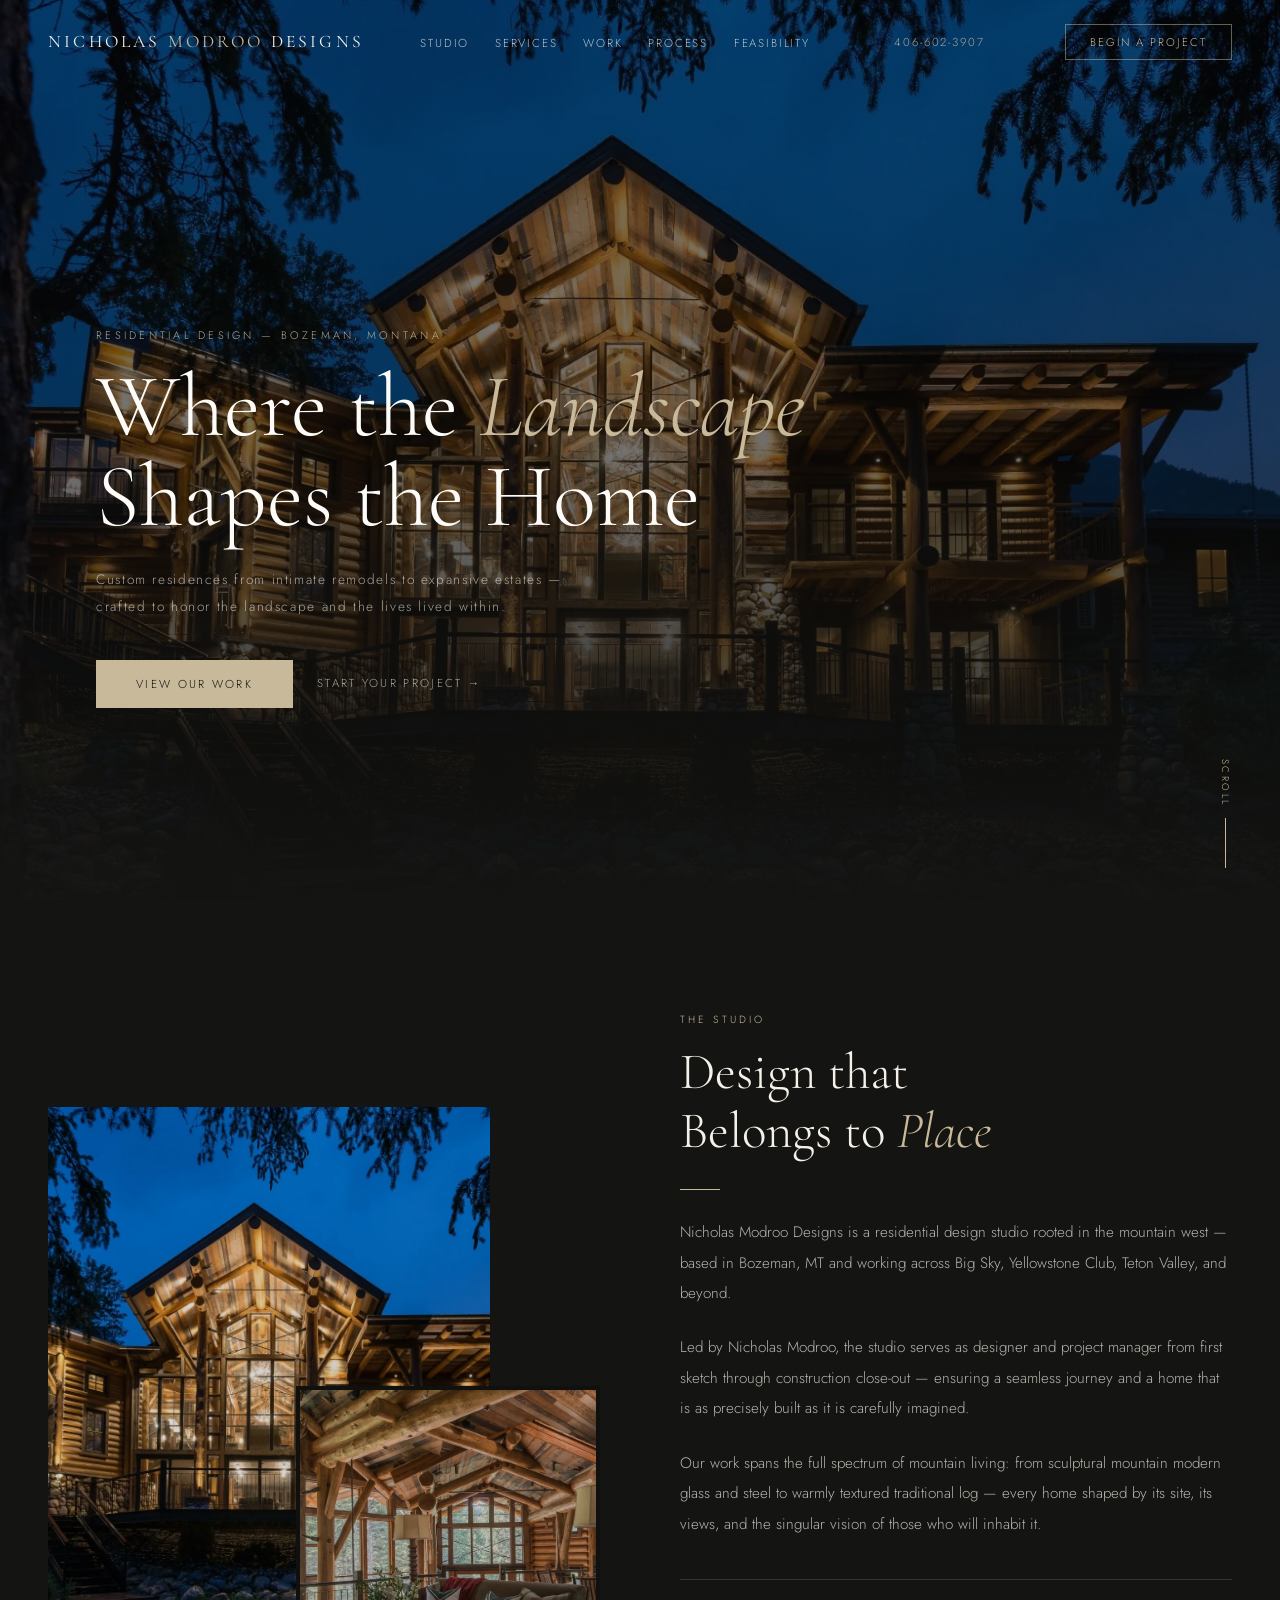
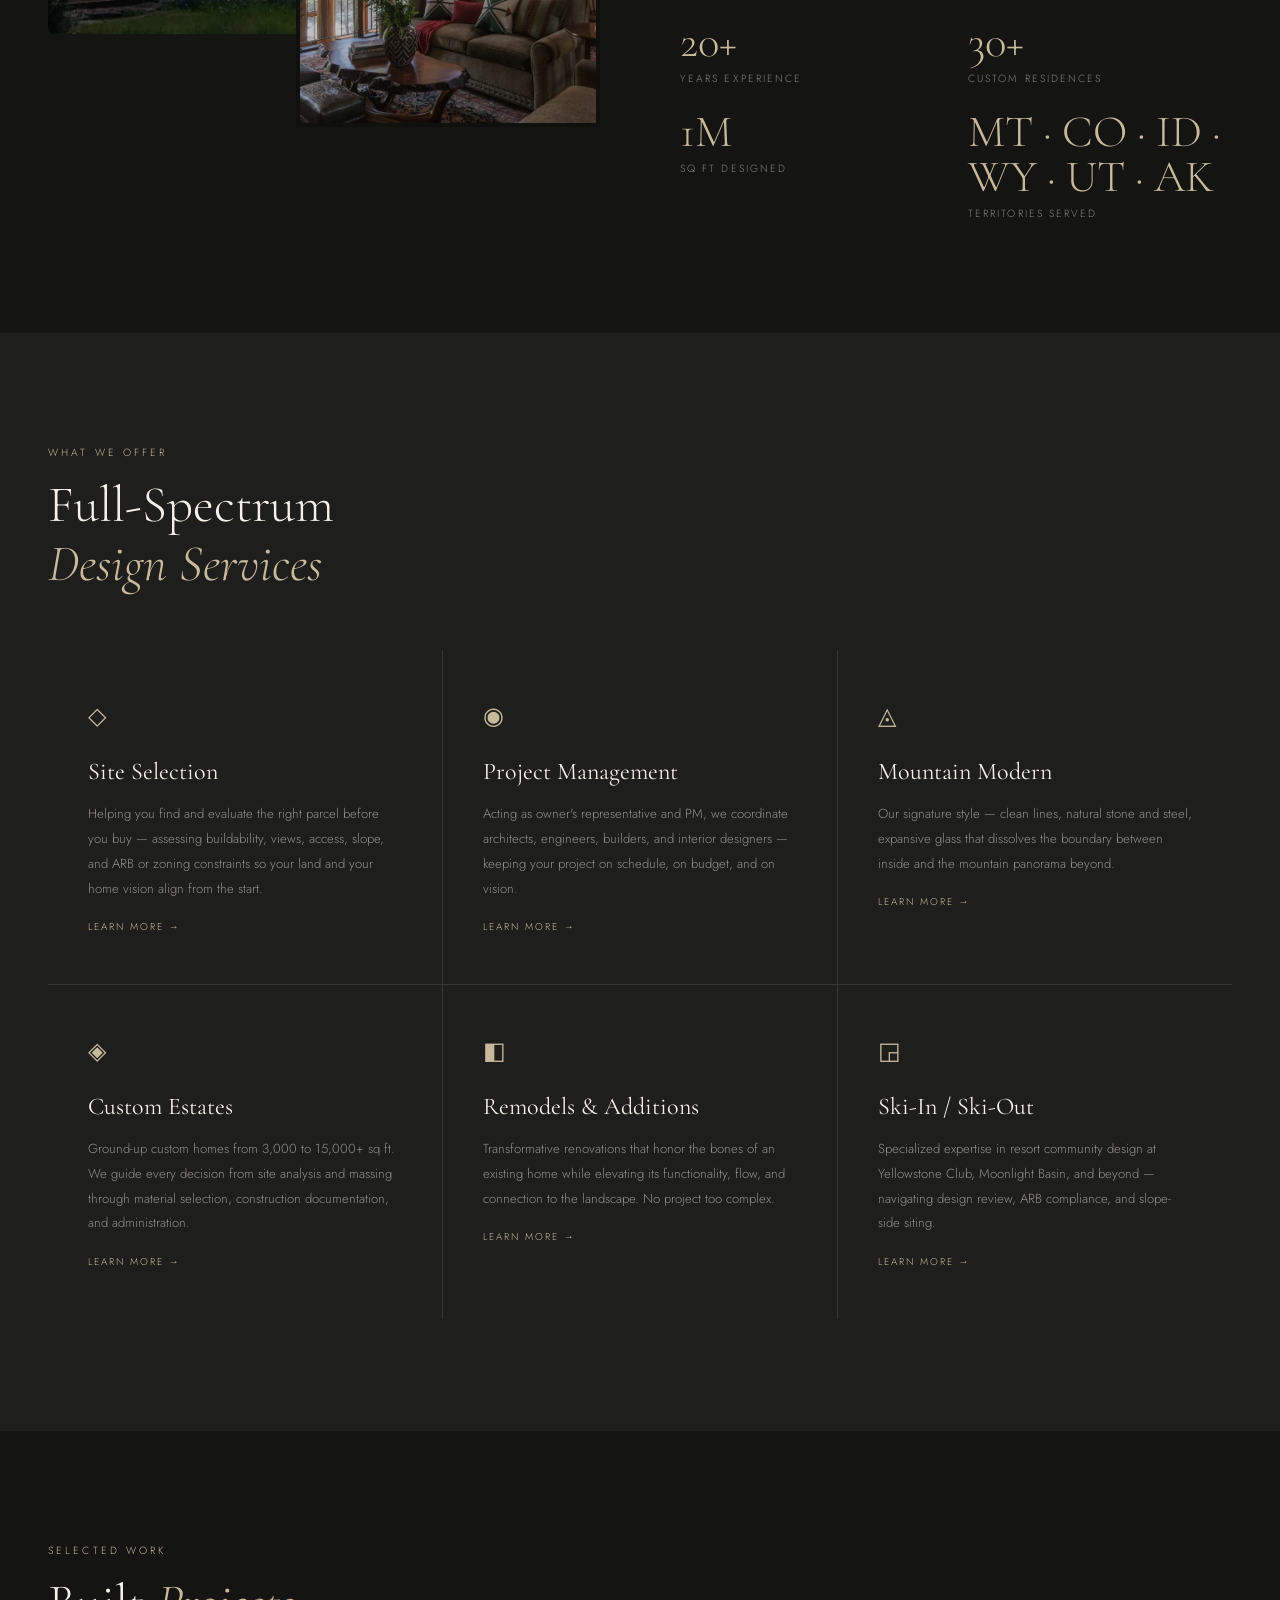
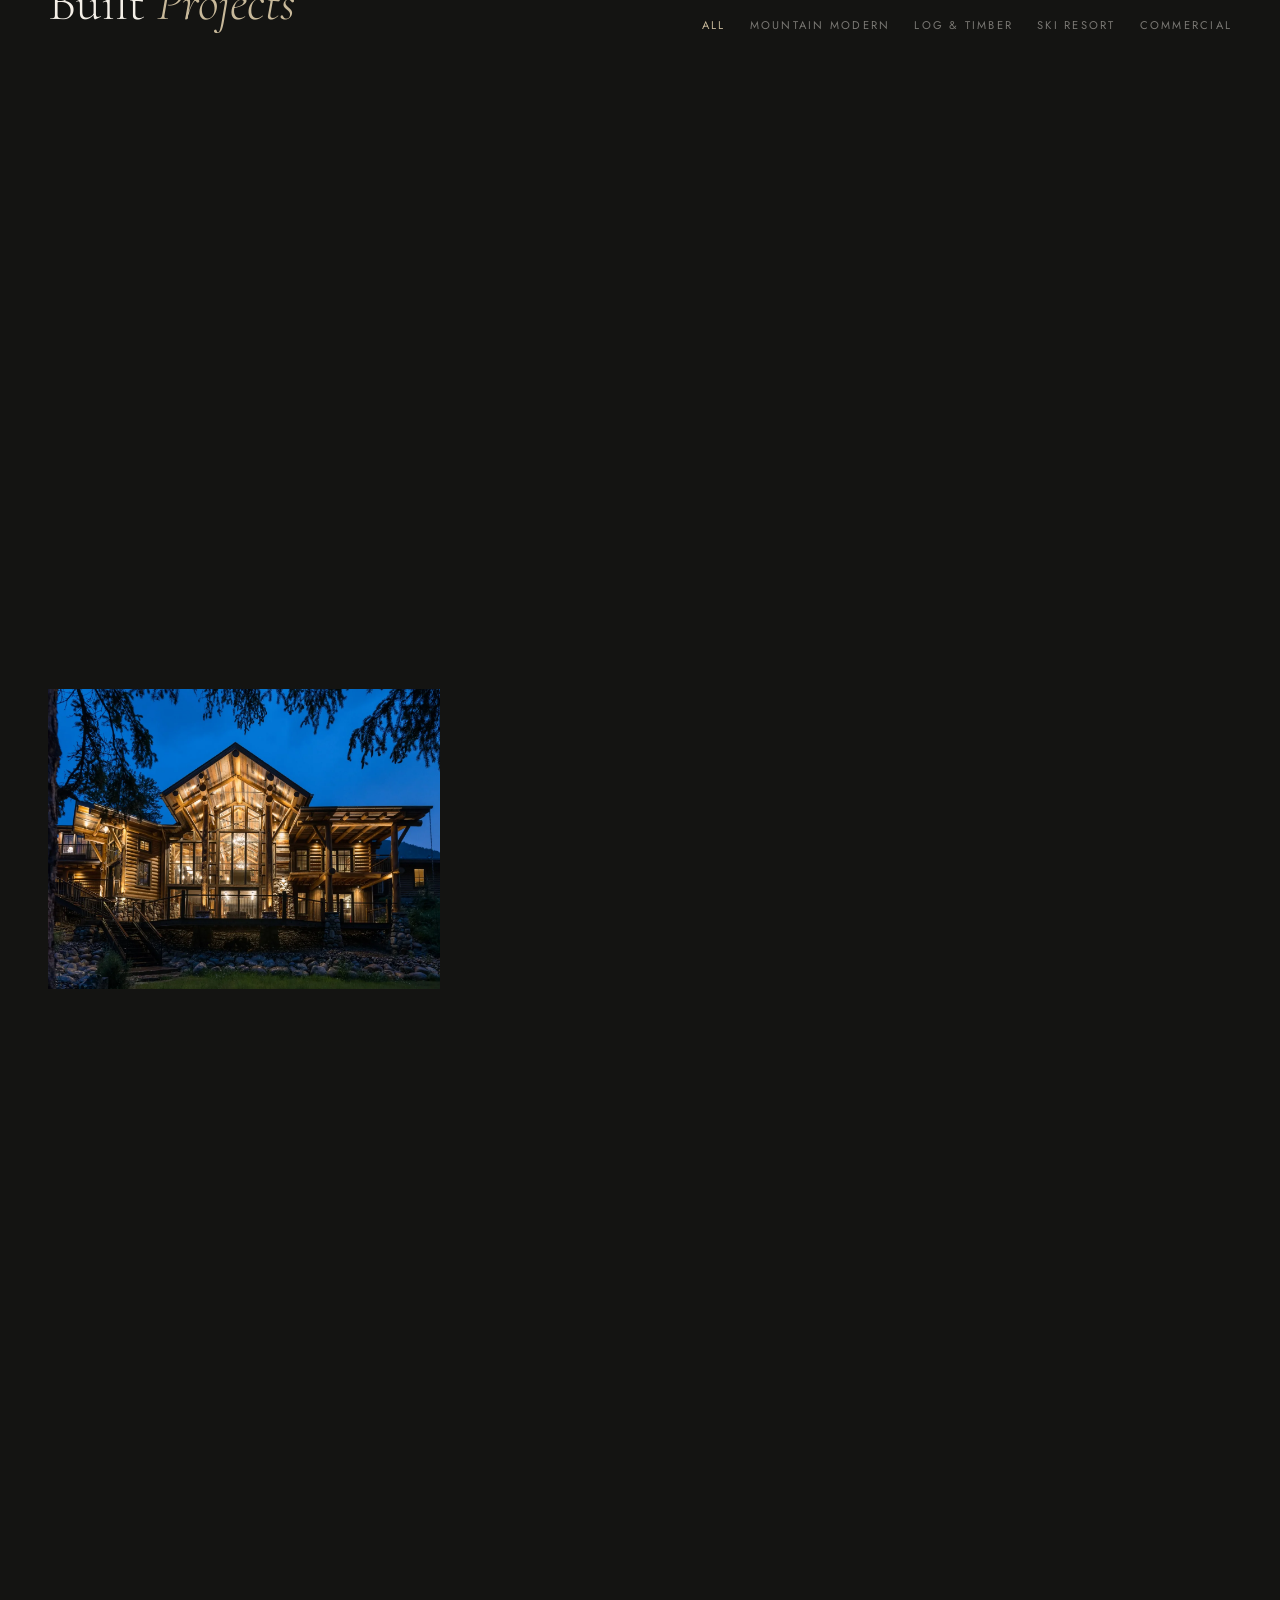
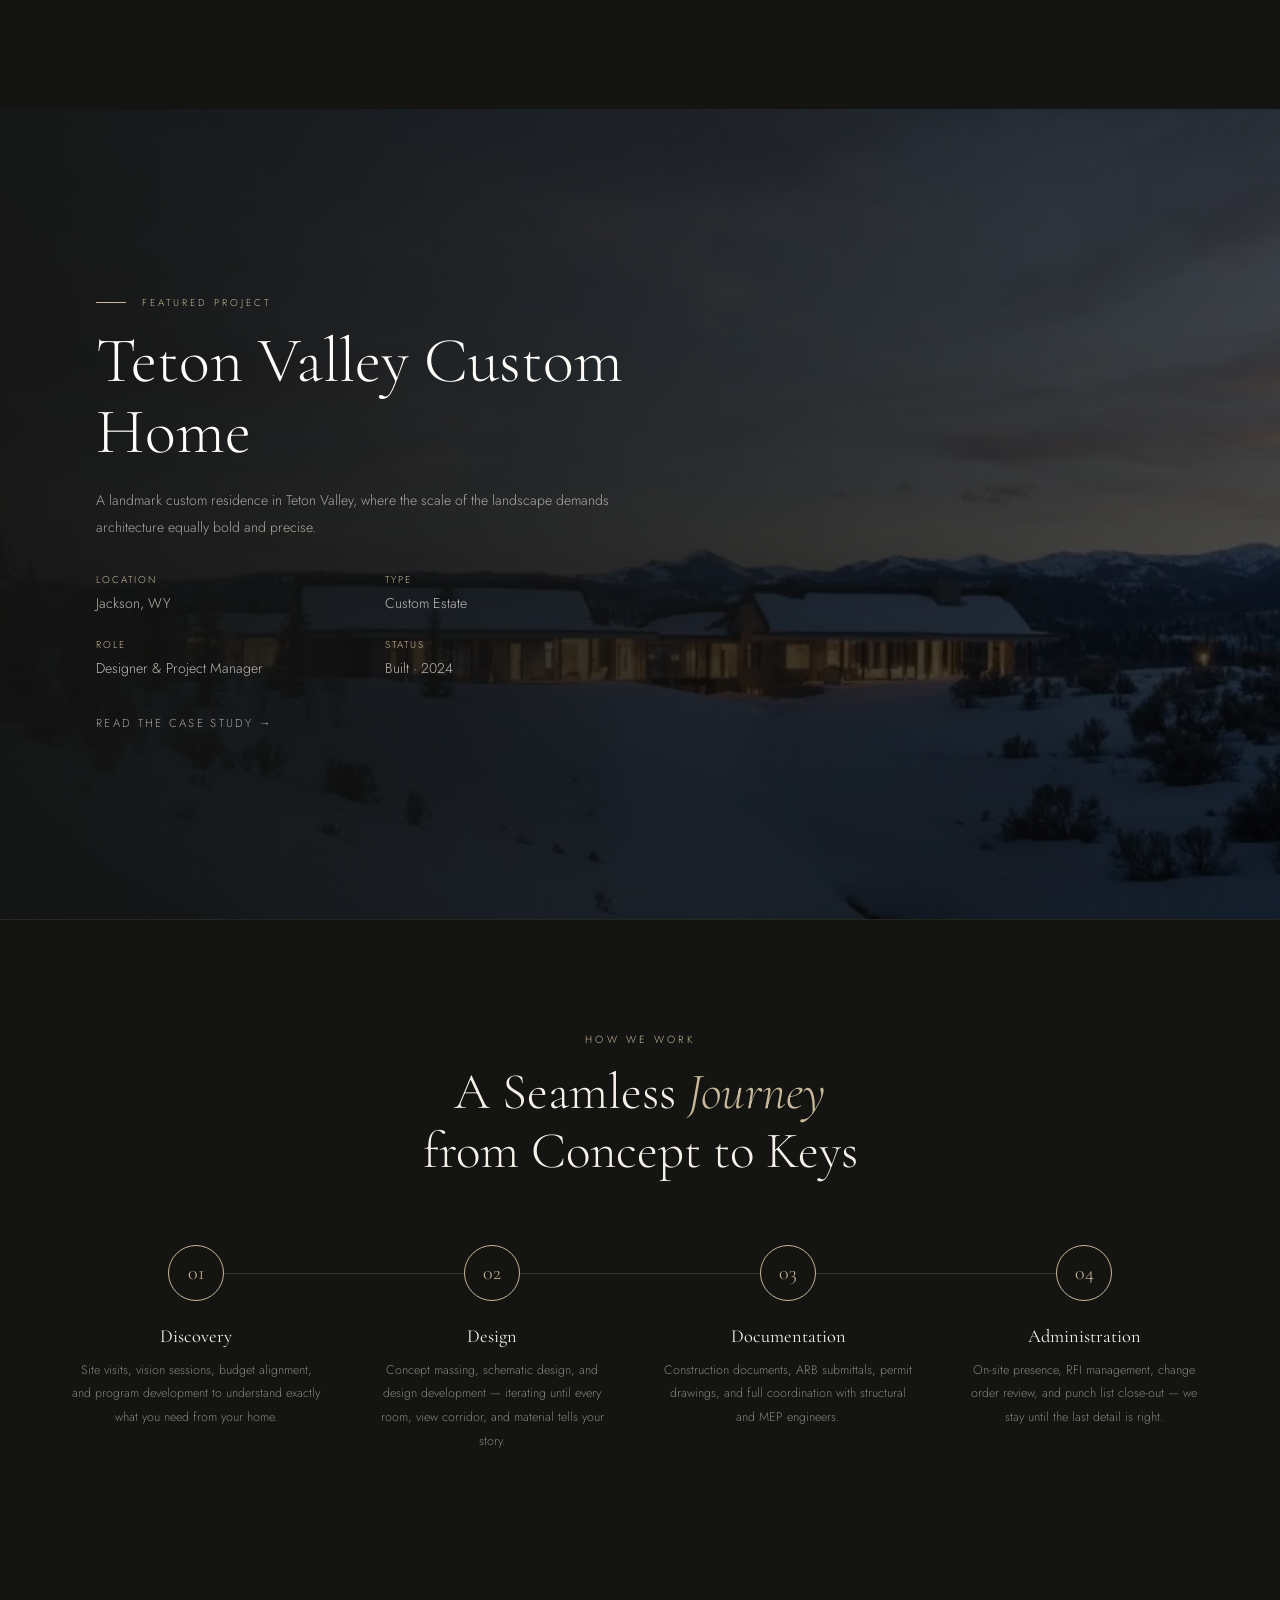
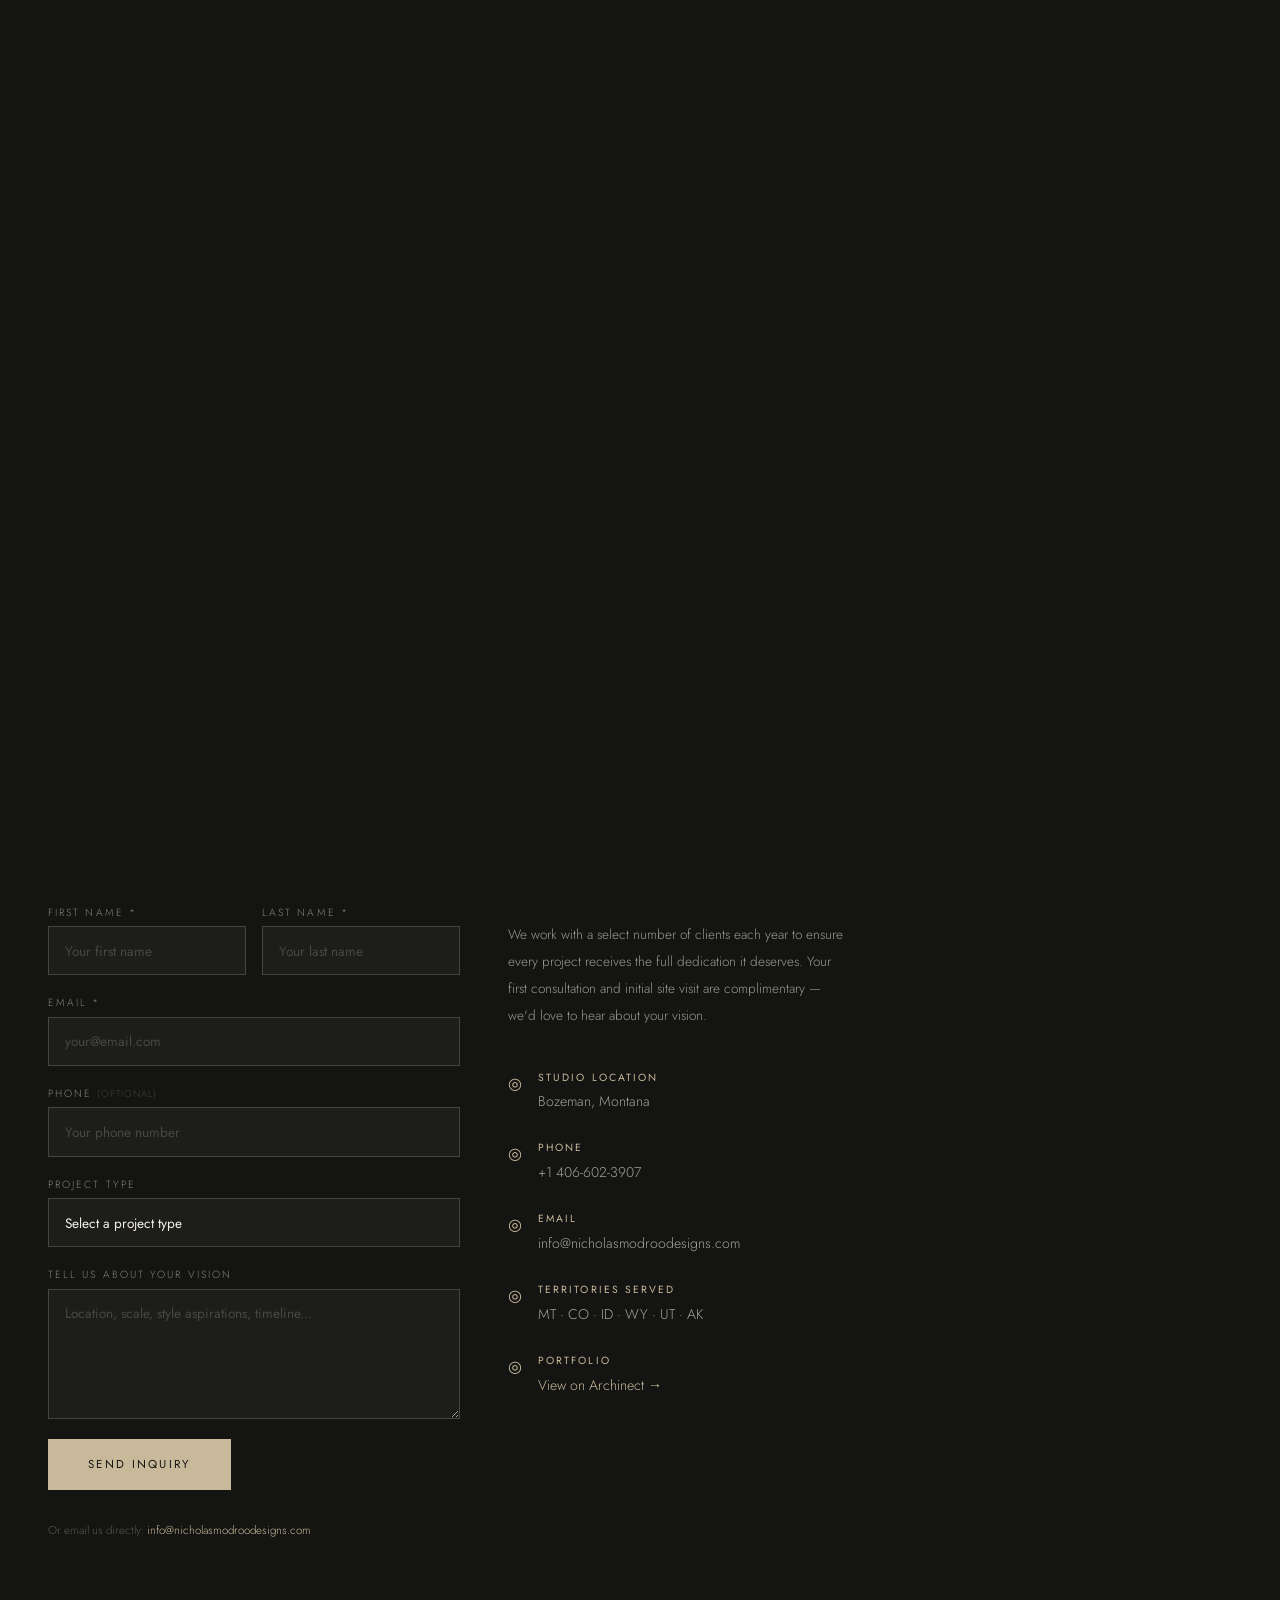
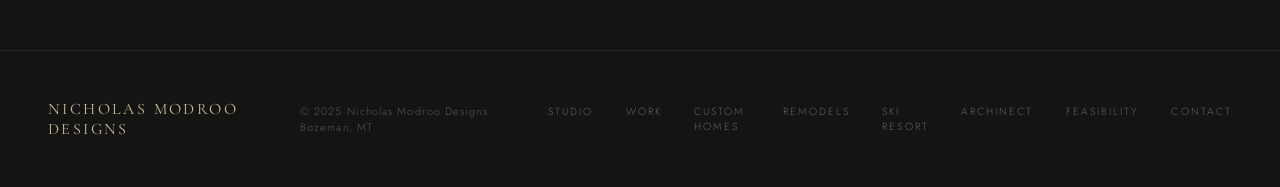
==== commit d6712823: "Note that the first consultation and site visit are complimentary Co-Authored-By: Claude Opus 5.5 <n" ====
--- a/index.html
+++ b/index.html
@@ -582,7 +582,7 @@
       <p style="font-size:0.72rem;color:rgba(245,240,232,0.3);margin-top:0.75rem">Or email us directly: <a href="mailto:info@nicholasmodroodesigns.com" style="color:var(--stone);text-decoration:none">info@nicholasmodroodesigns.com</a></p>
     </div>
     <div class="contact-info fade-in">
-      <p>We work with a select number of clients each year to ensure every project receives the full dedication it deserves. We'd love to hear about your vision.</p>
+      <p>We work with a select number of clients each year to ensure every project receives the full dedication it deserves. Your first consultation and initial site visit are complimentary — we'd love to hear about your vision.</p>
       <div class="contact-detail"><div class="contact-icon">◎</div><div class="contact-detail-text"><strong>Studio Location</strong><span>Bozeman, Montana</span></div></div>
       <div class="contact-detail"><div class="contact-icon">◎</div><div class="contact-detail-text"><strong>Phone</strong><span><a href="tel:+14066023907" style="color:rgba(245,240,232,0.65);text-decoration:none">+1 406-602-3907</a></span></div></div>
       <div class="contact-detail"><div class="contact-icon">◎</div><div class="contact-detail-text"><strong>Email</strong><span><a href="mailto:info@nicholasmodroodesigns.com" style="color:rgba(245,240,232,0.65);text-decoration:none">info@nicholasmodroodesigns.com</a></span></div></div>
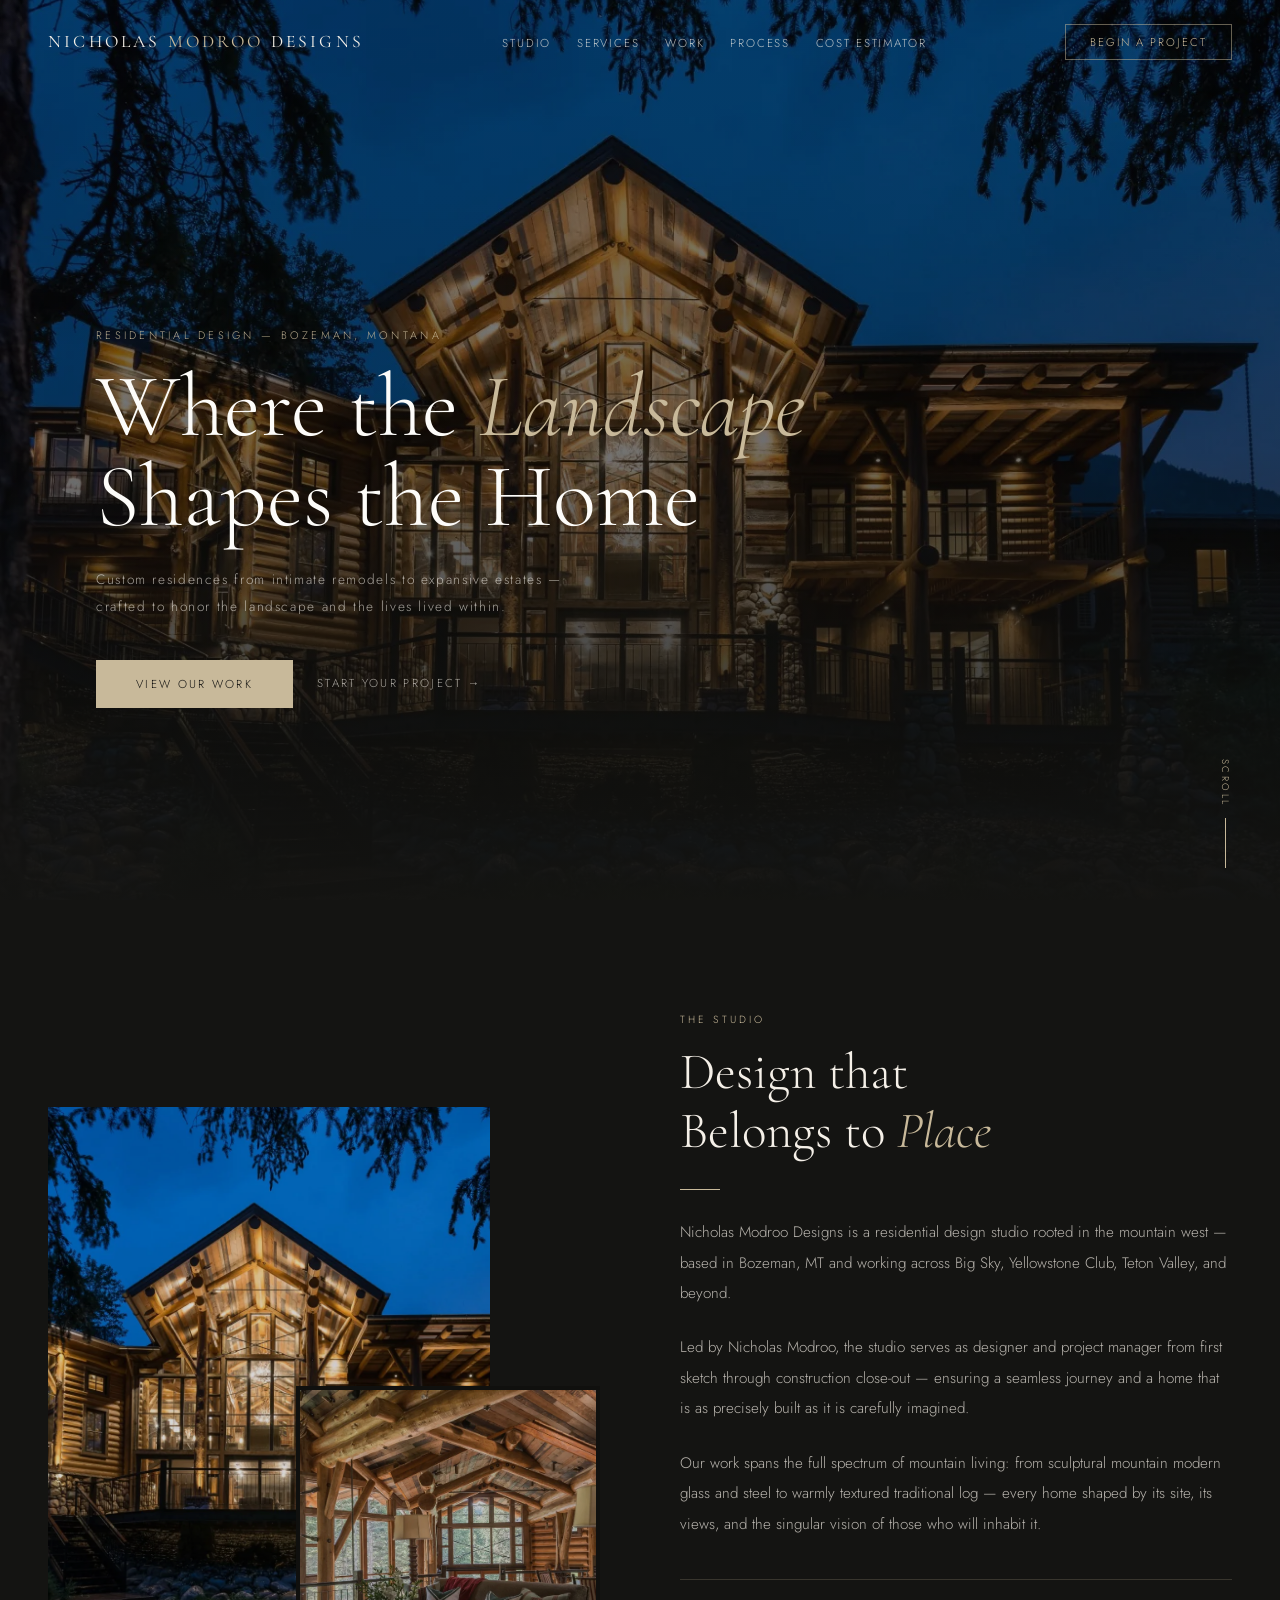
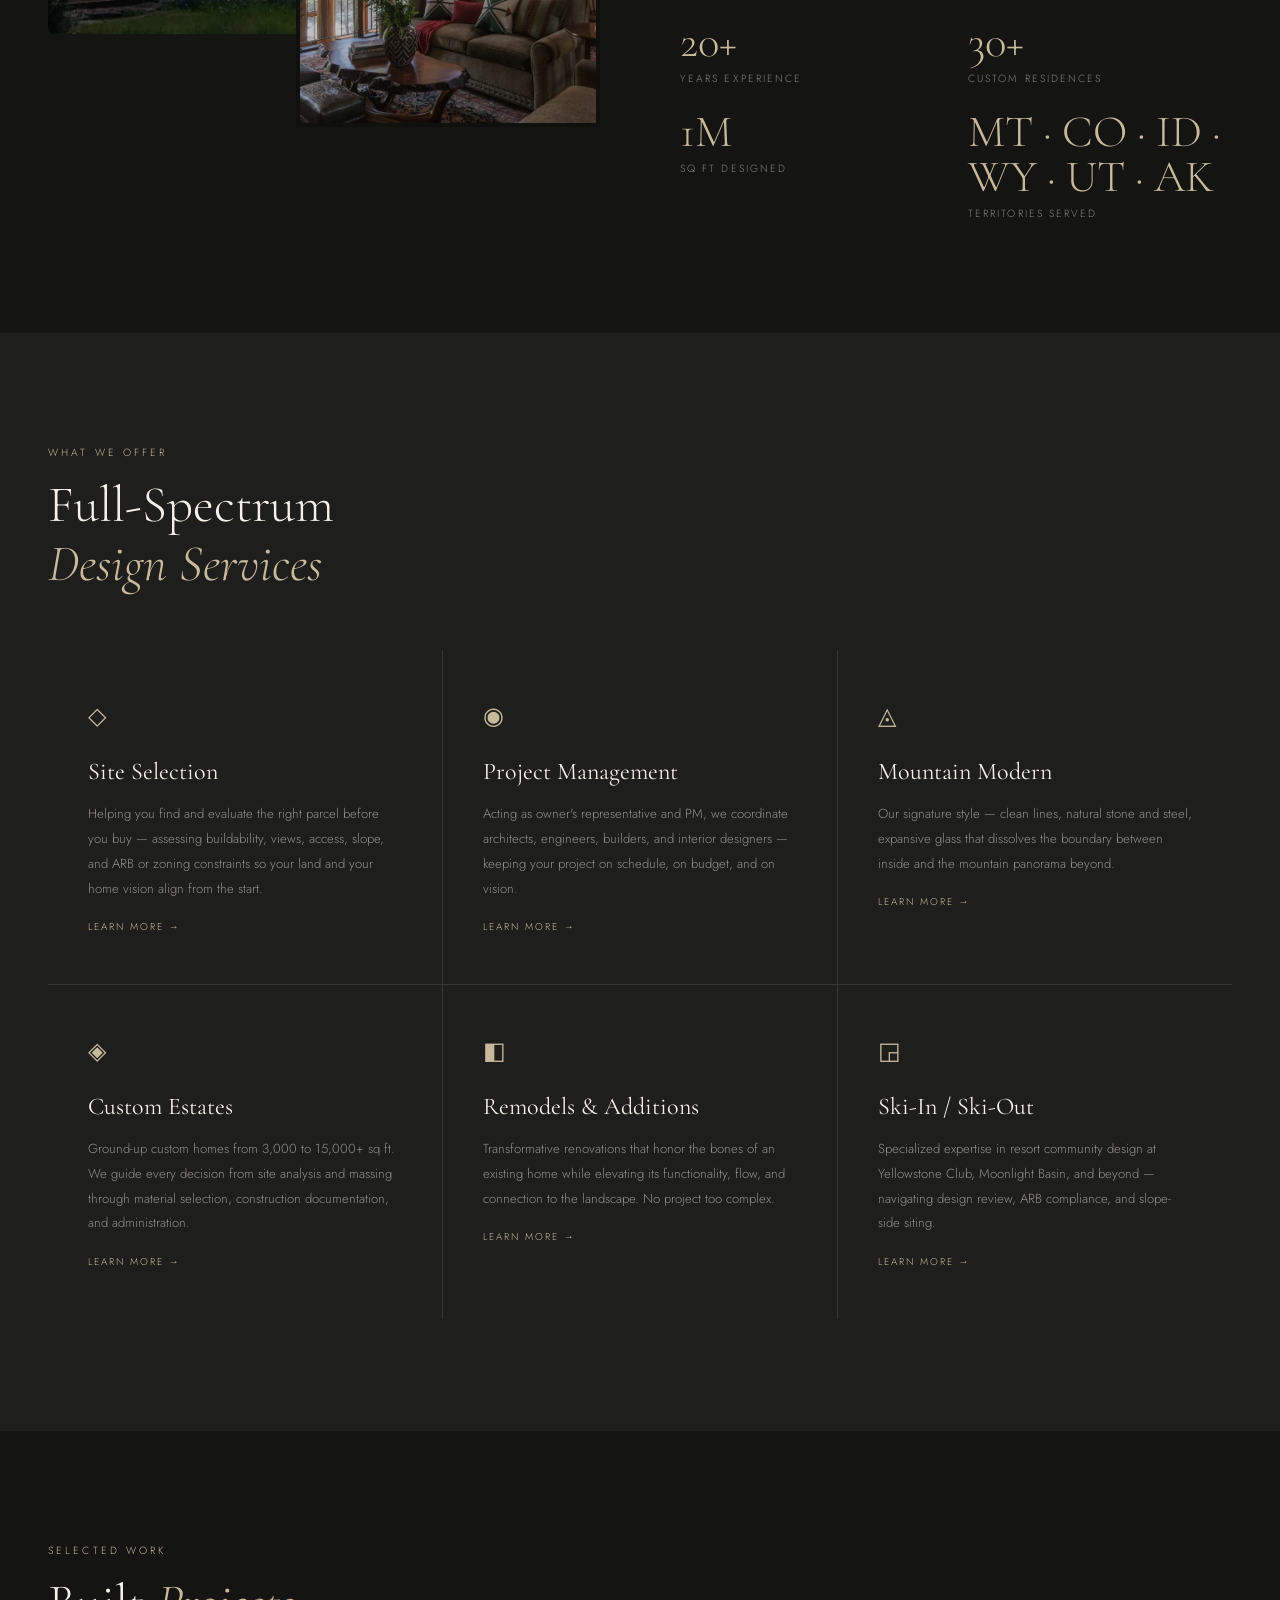
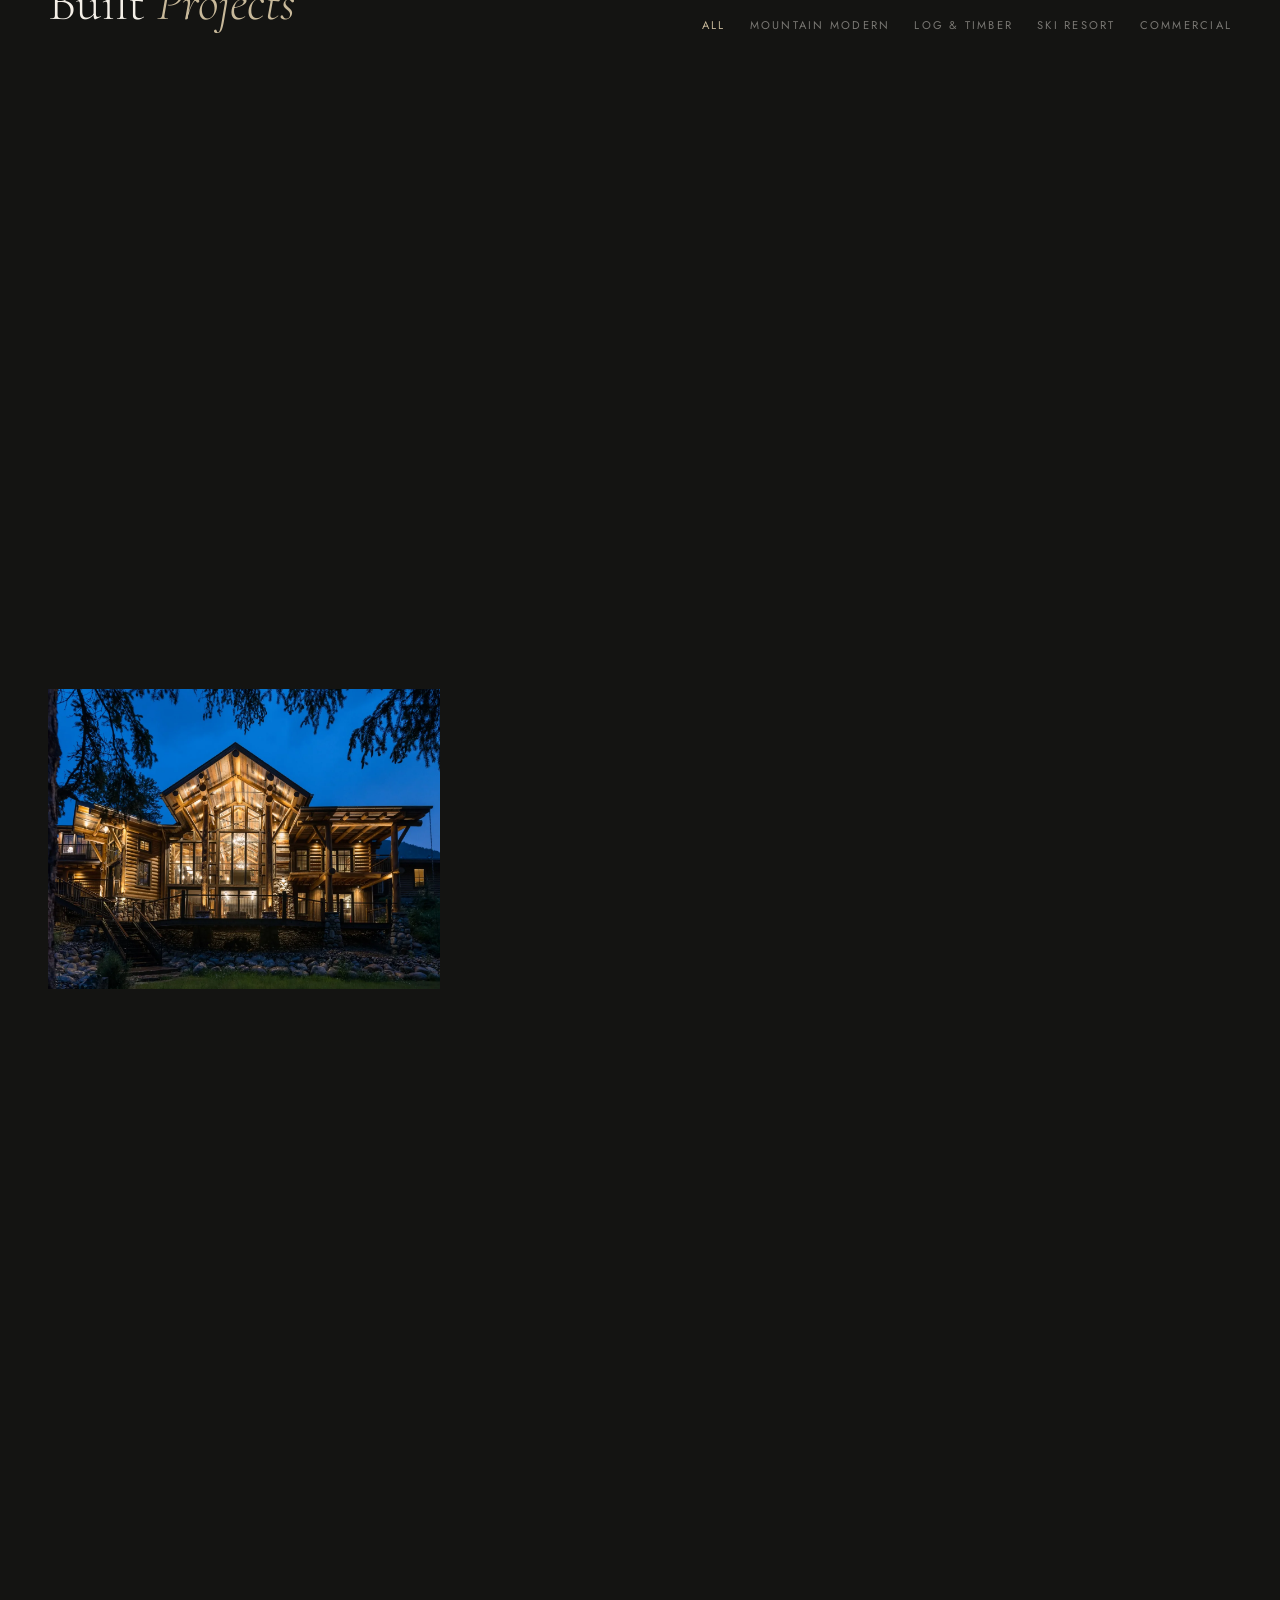
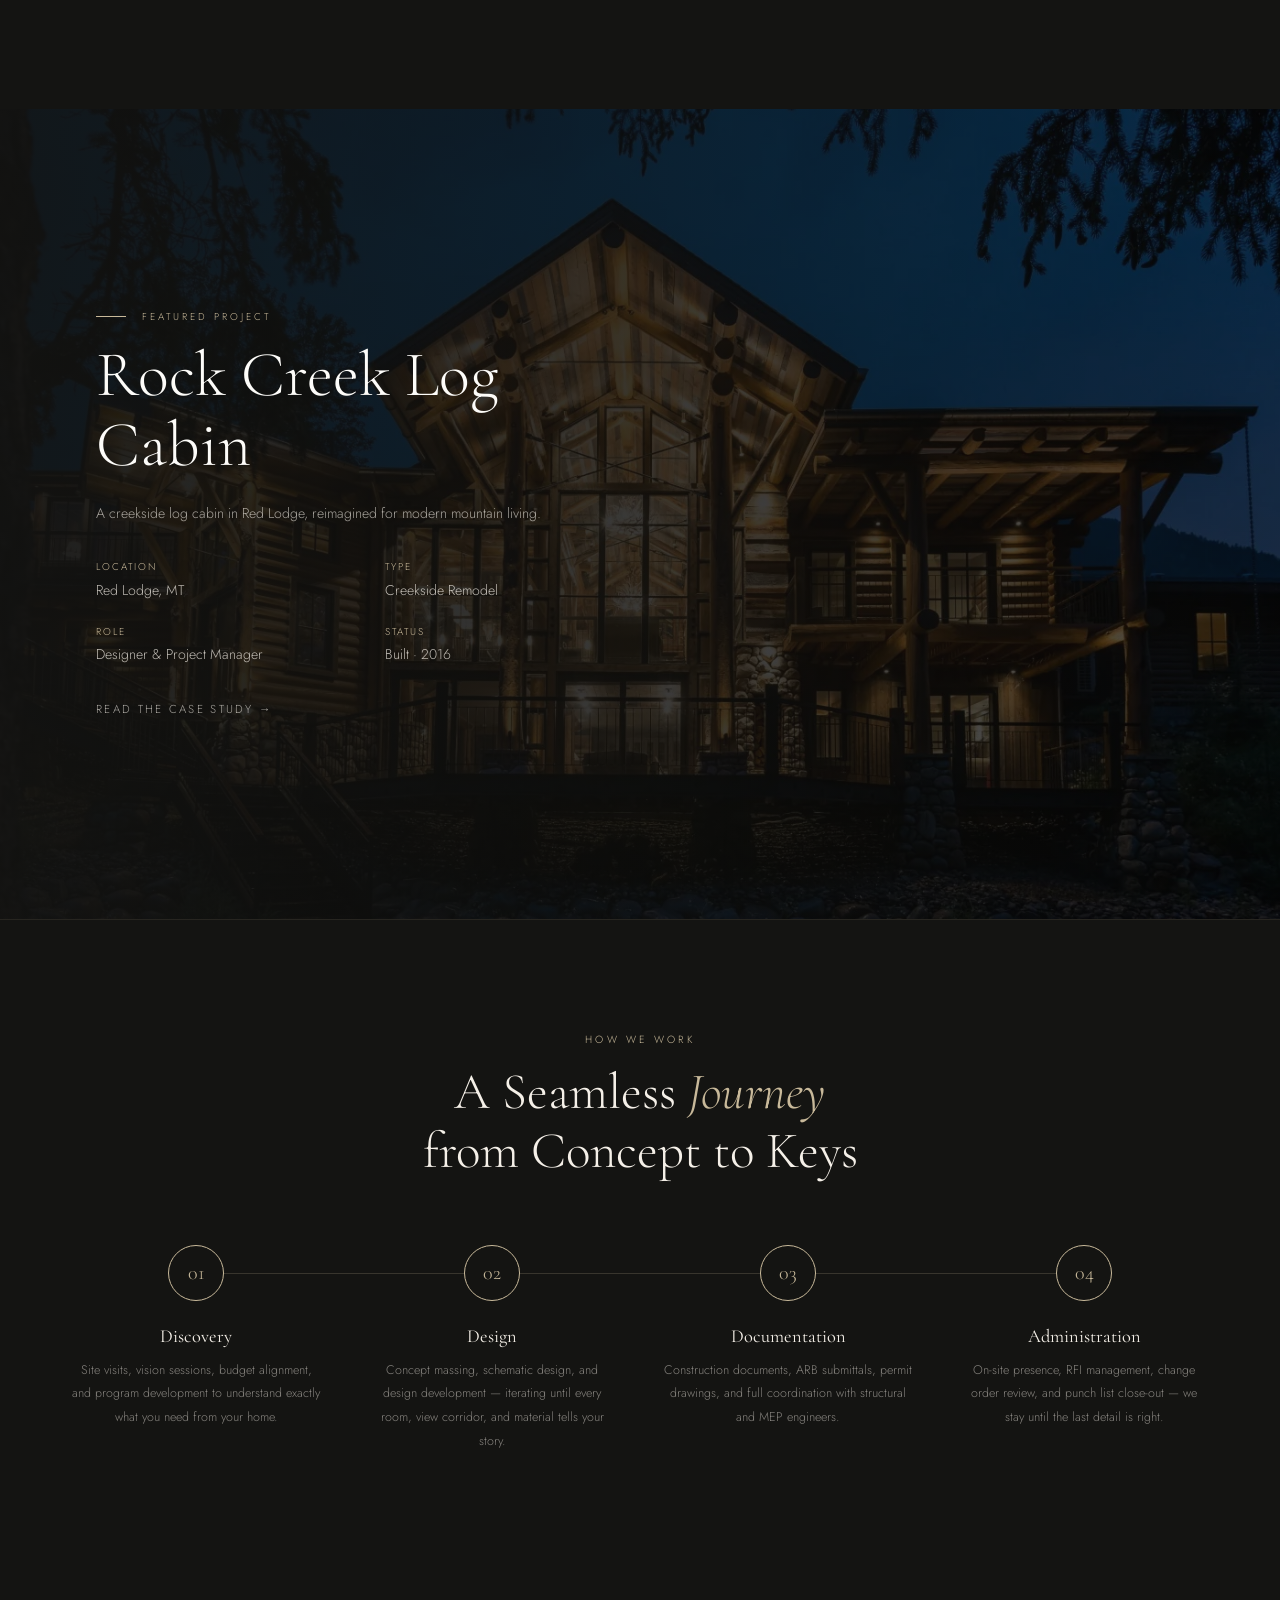
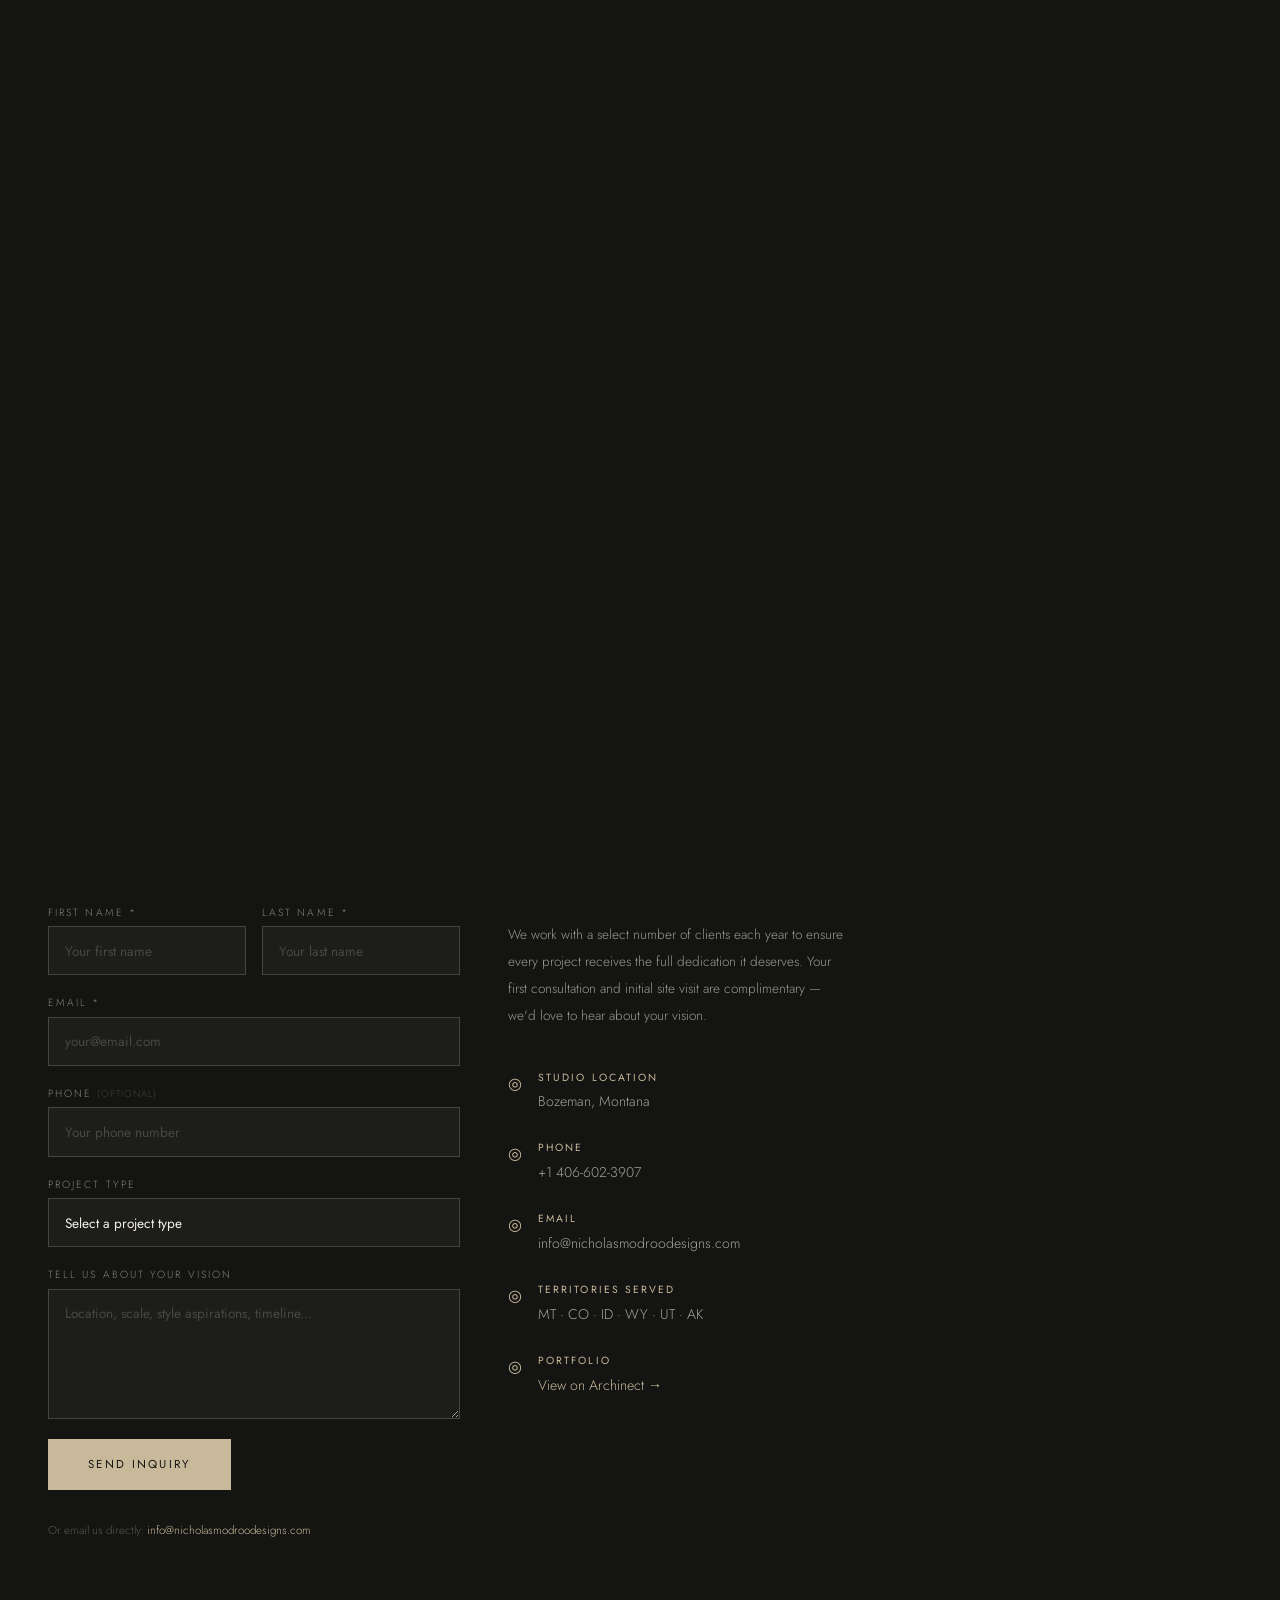
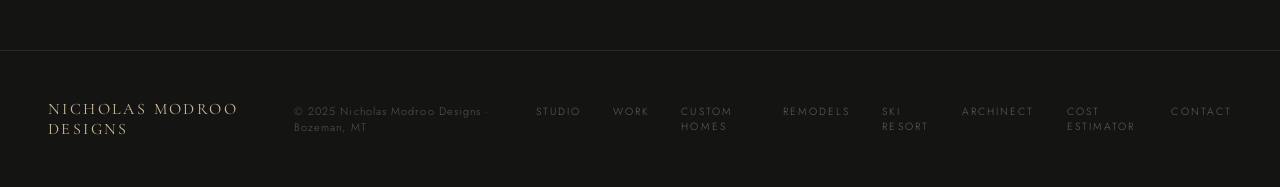
==== commit a6ea92f3: "Rename Feasibility to Cost Estimator (cost-estimator.html) and tune nav breakpoints Co-Authored-By: " ====
--- a/index.html
+++ b/index.html
@@ -276,11 +276,11 @@
 .nav-mobile-menu{overflow-y:auto;justify-content:safe center;padding:4.5rem 0 1.5rem}
 @media(max-height:720px){.nav-mobile-menu{gap:1.9rem}}
 @media(max-height:560px){.nav-mobile-menu{gap:0.9rem;padding-top:4rem}.nav-mobile-menu a{font-size:1.35rem}}
-/* nav spacing with the added Feasibility link */
+/* nav spacing with the added Cost Estimator link */
 .nav-phone{margin-left:1.75rem}
 @media(max-width:1366px){.nav-links{gap:1.6rem}.nav-links a{letter-spacing:0.16em}}
-@media(max-width:1240px){.nav-phone{display:none}}
-@media(max-width:1100px){.nav-links,.nav-cta,.nav-phone{display:none}.nav-hamburger{display:flex;z-index:101;position:relative}}
+@media(max-width:1320px){.nav-phone{display:none}}
+@media(max-width:1150px){.nav-links,.nav-cta,.nav-phone{display:none}.nav-hamburger{display:flex;z-index:101;position:relative}}
 </style>
 <!-- LocalBusiness structured data -->
 <script type="application/ld+json">
@@ -324,7 +324,7 @@
     <li><a href="#services">Services</a></li>
     <li><a href="#portfolio">Work</a></li>
     <li><a href="#process">Process</a></li>
-    <li><a href="feasibility.html">Feasibility</a></li>
+    <li><a href="cost-estimator.html">Cost Estimator</a></li>
   </ul>
   <a href="tel:+14066023907" class="nav-phone">406-602-3907</a>
   <a href="#contact" class="nav-cta">Begin a Project</a>
@@ -338,7 +338,7 @@
   <a href="#services" class="mobile-link">Services</a>
   <a href="#portfolio" class="mobile-link">Work</a>
   <a href="#process" class="mobile-link">Process</a>
-  <a href="feasibility.html" class="mobile-link">Feasibility</a>
+  <a href="cost-estimator.html" class="mobile-link">Cost Estimator</a>
   <a href="tel:+14066023907" class="mobile-link" style="font-family:'Cormorant Garamond',serif;font-size:1.5rem;color:var(--stone)">406-602-3907</a>
   <a href="#contact" class="nav-mobile-cta mobile-link">Begin a Project</a>
 </div>
@@ -536,7 +536,7 @@
       <div class="process-step fade-in"><div class="step-num">03</div><div class="step-name">Documentation</div><p class="step-desc">Construction documents, ARB submittals, permit drawings, and full coordination with structural and MEP engineers.</p></div>
       <div class="process-step fade-in"><div class="step-num">04</div><div class="step-name">Administration</div><p class="step-desc">On-site presence, RFI management, change order review, and punch list close-out — we stay until the last detail is right.</p></div>
     </div>
-    <p class="fade-in" style="margin-top:3.5rem;font-size:0.85rem;color:rgba(245,240,232,0.55)">Budget alignment starts in Discovery. <a href="feasibility.html" class="inline-link">Model a preliminary investment range and timeline →</a></p>
+    <p class="fade-in" style="margin-top:3.5rem;font-size:0.85rem;color:rgba(245,240,232,0.55)">Budget alignment starts in Discovery. <a href="cost-estimator.html" class="inline-link">Model a preliminary investment range and timeline →</a></p>
   </div>
 </section>
 
@@ -605,7 +605,7 @@
     <a href="remodels.html">Remodels</a>
     <a href="ski-resort-homes.html">Ski Resort</a>
     <a href="https://archinect.com/nmodroo/projects" target="_blank">Archinect</a>
-    <a href="feasibility.html">Feasibility</a>
+    <a href="cost-estimator.html">Cost Estimator</a>
     <a href="#contact">Contact</a>
   </div>
 </footer>
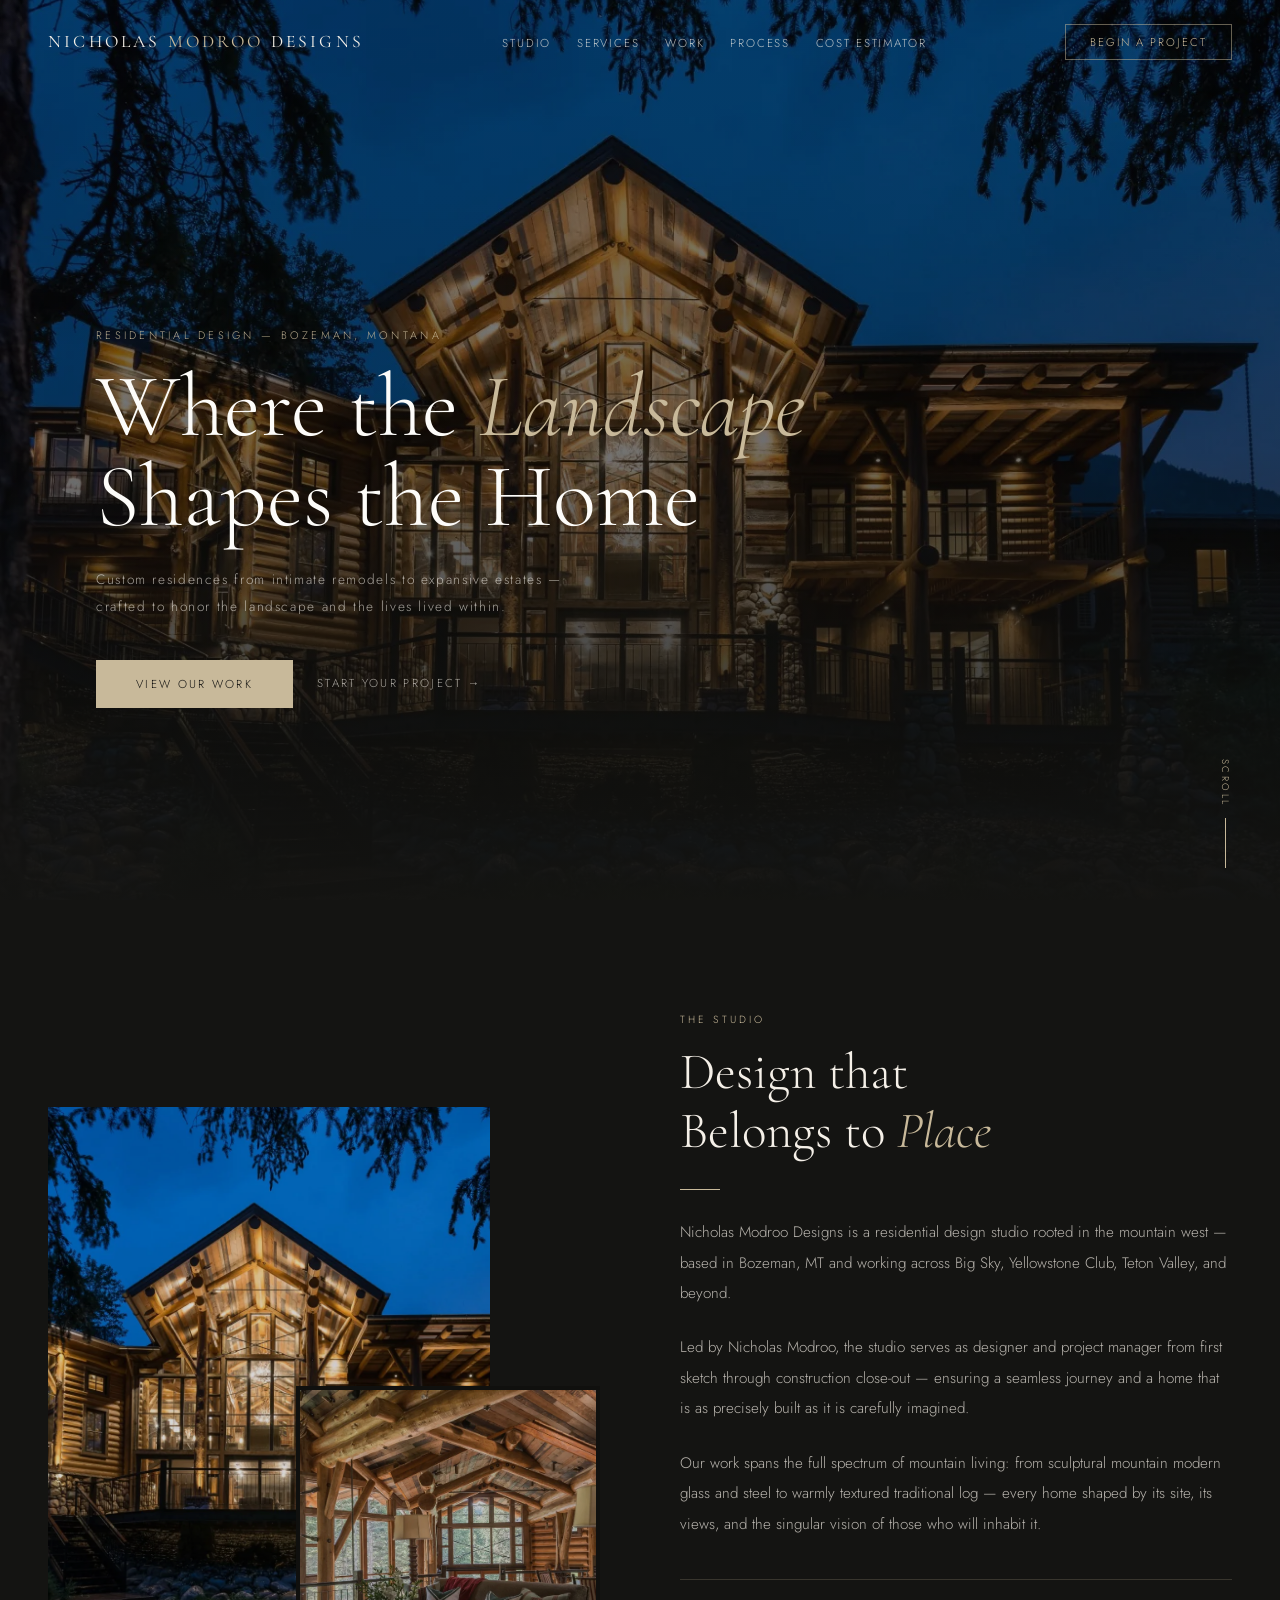
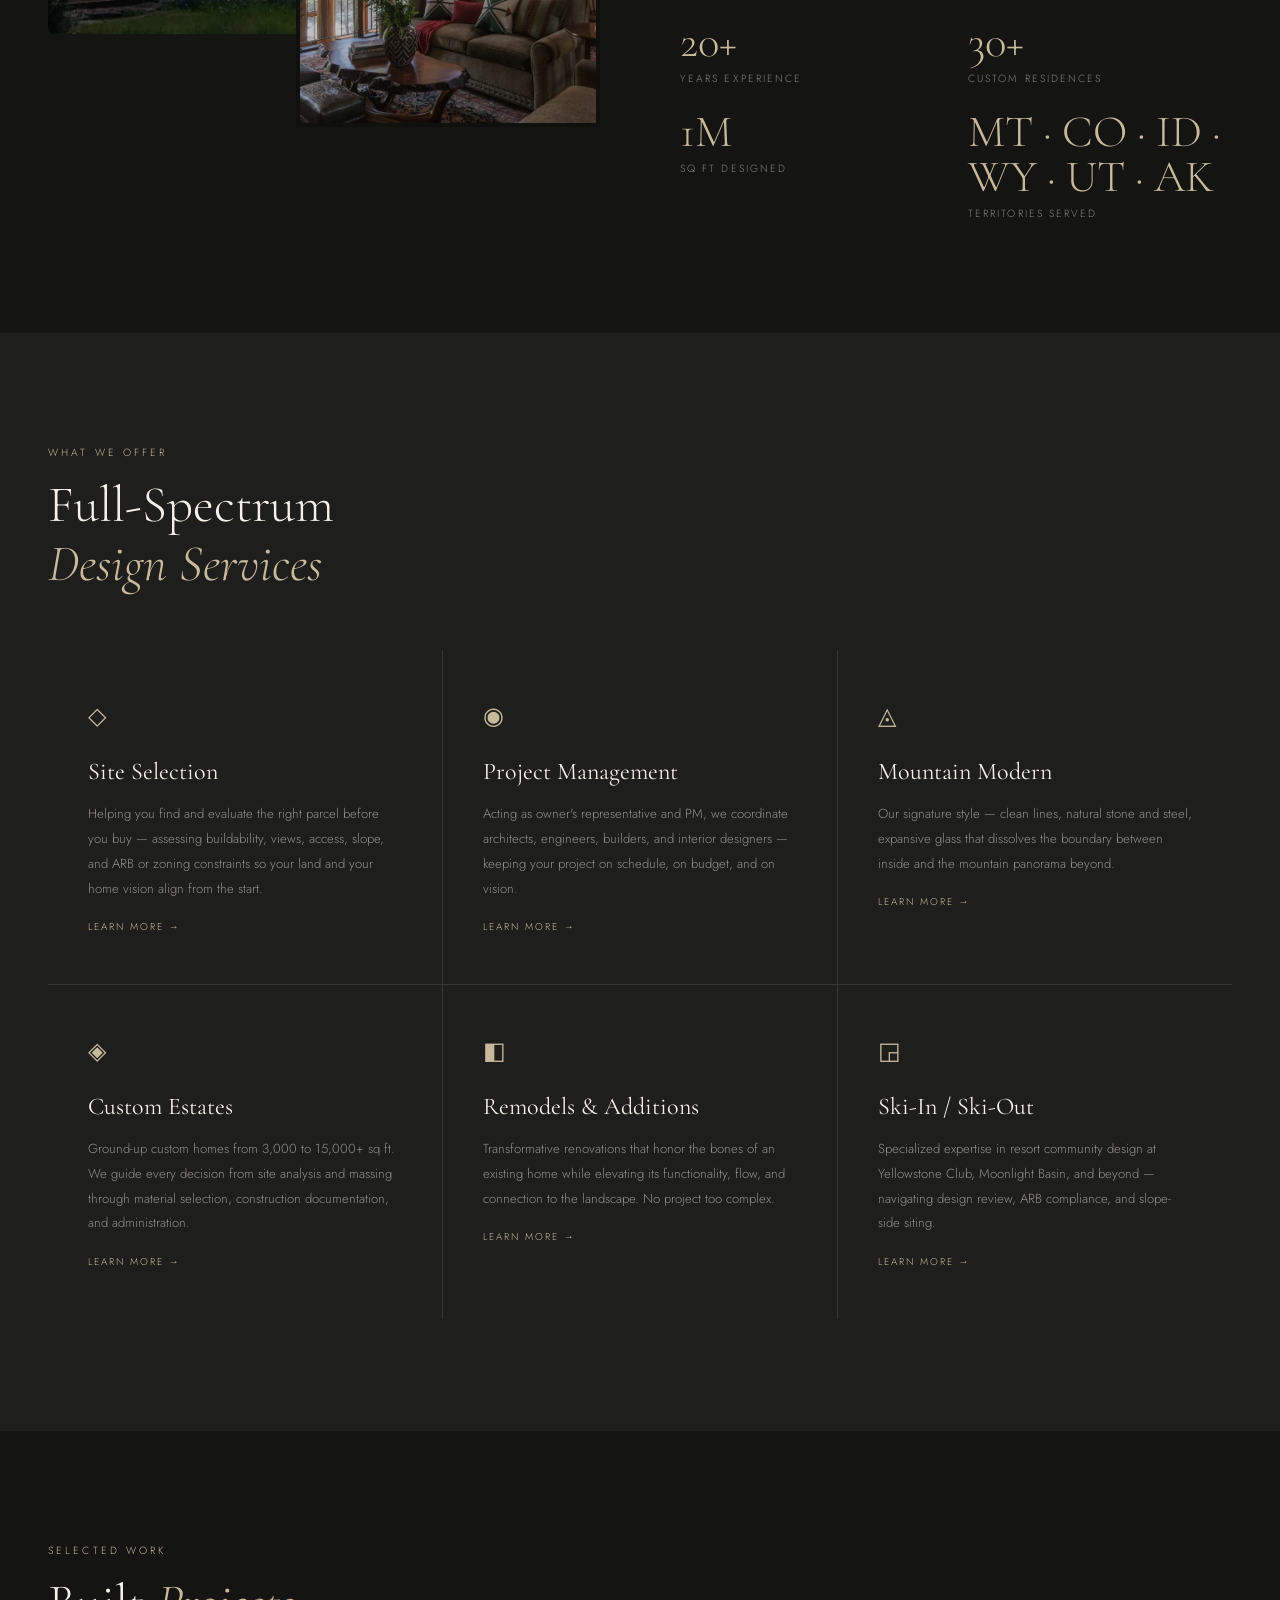
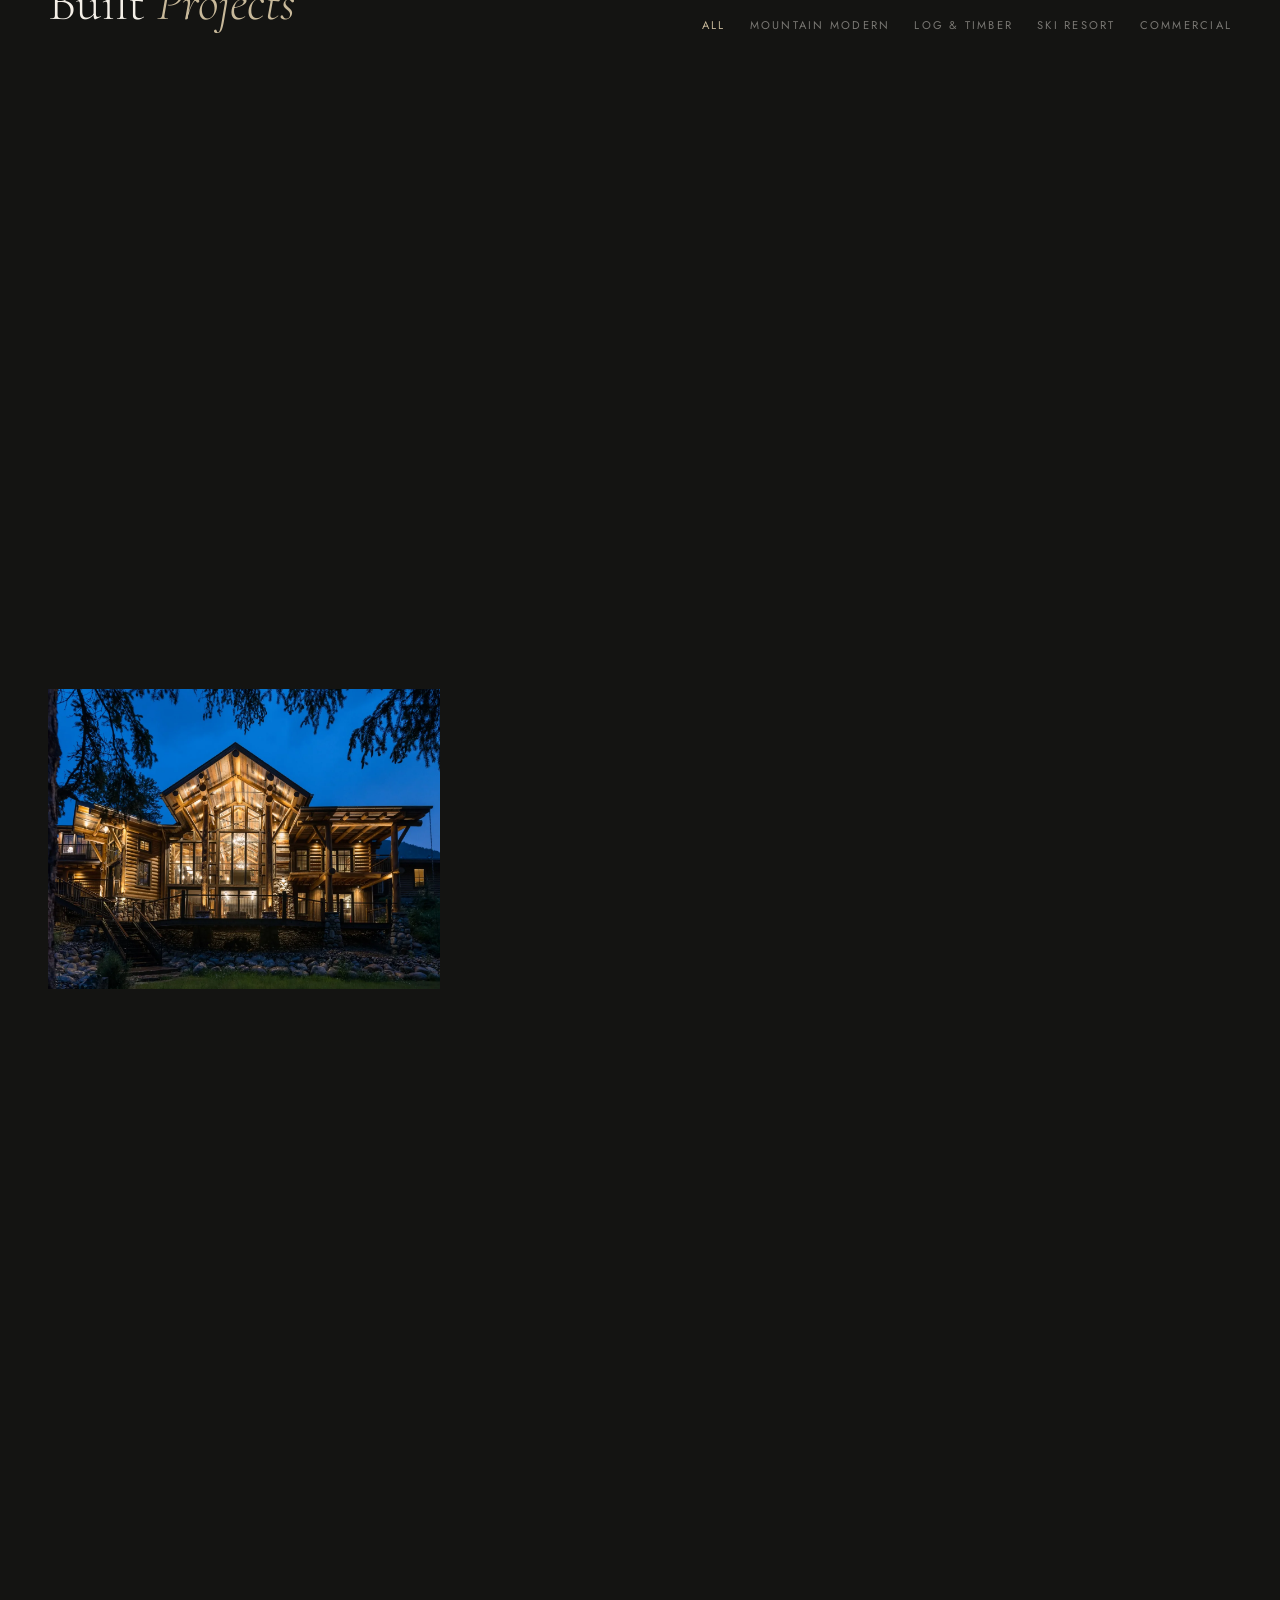
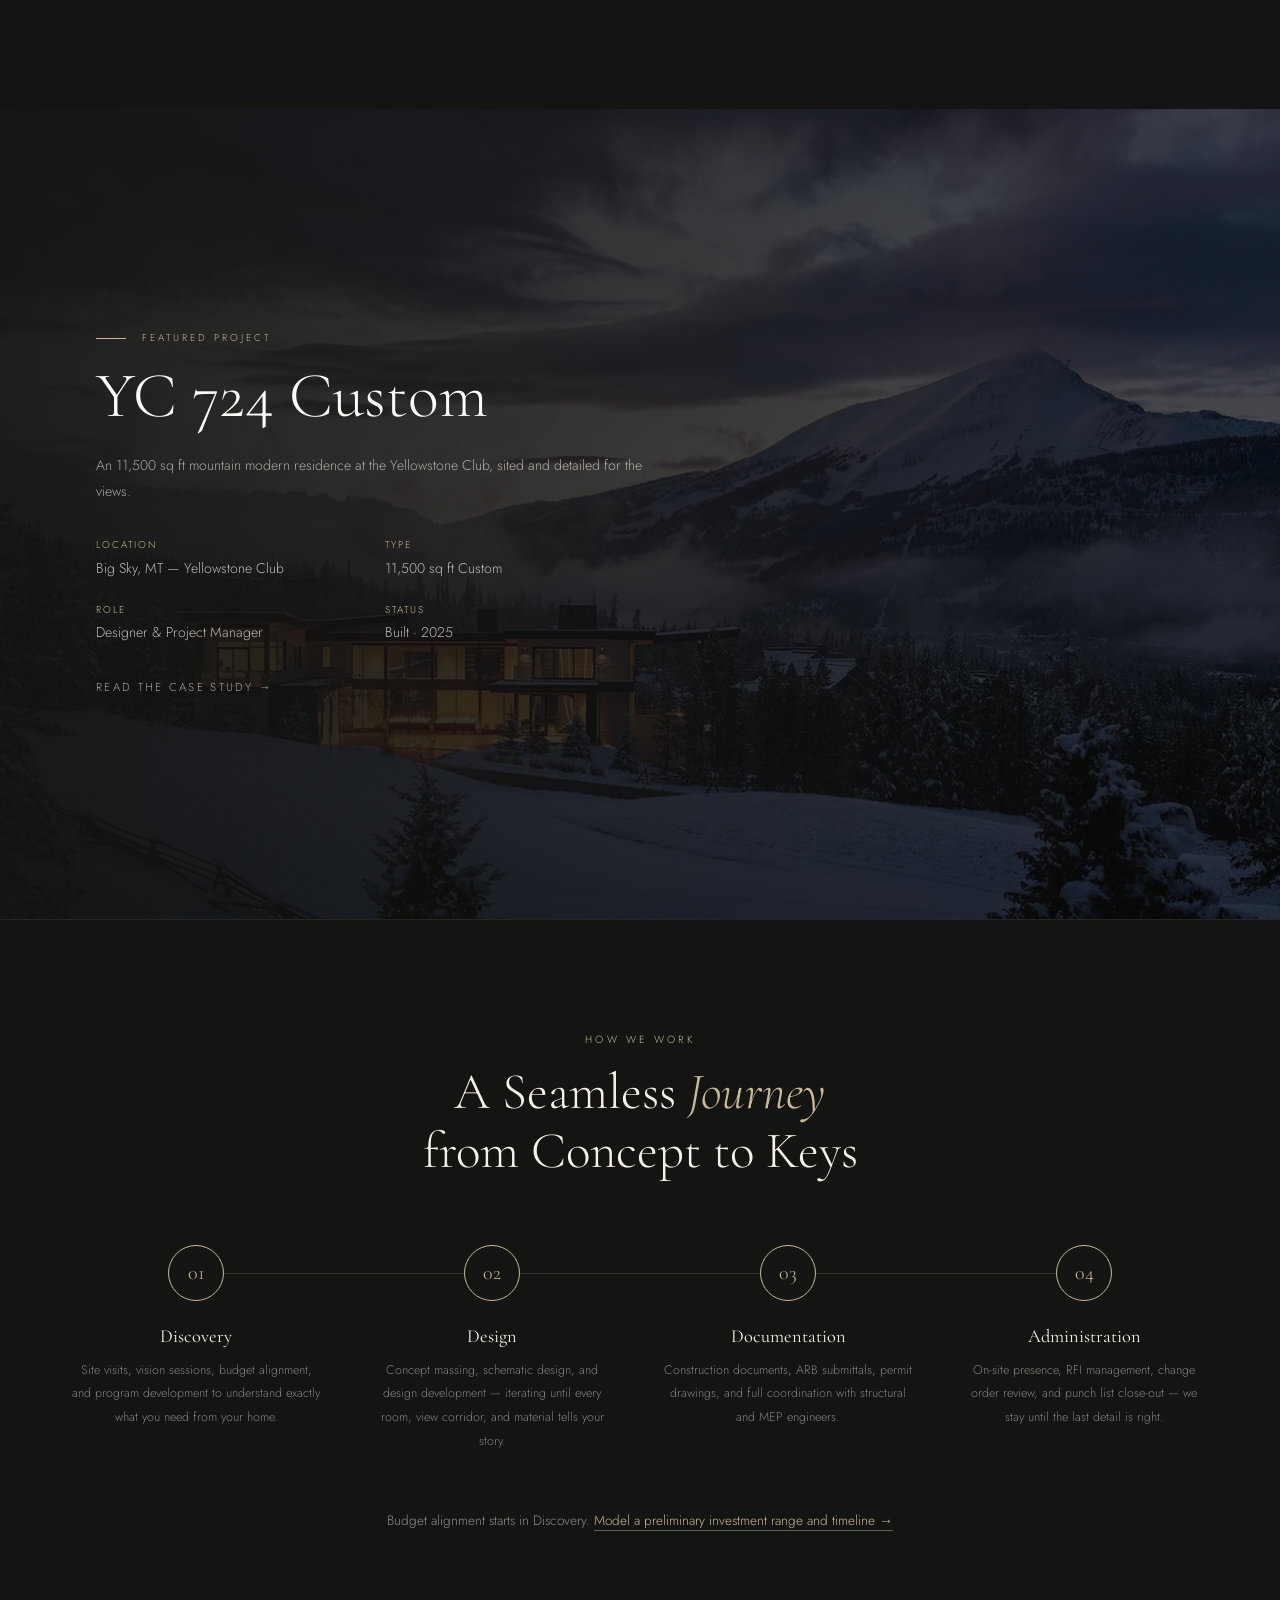
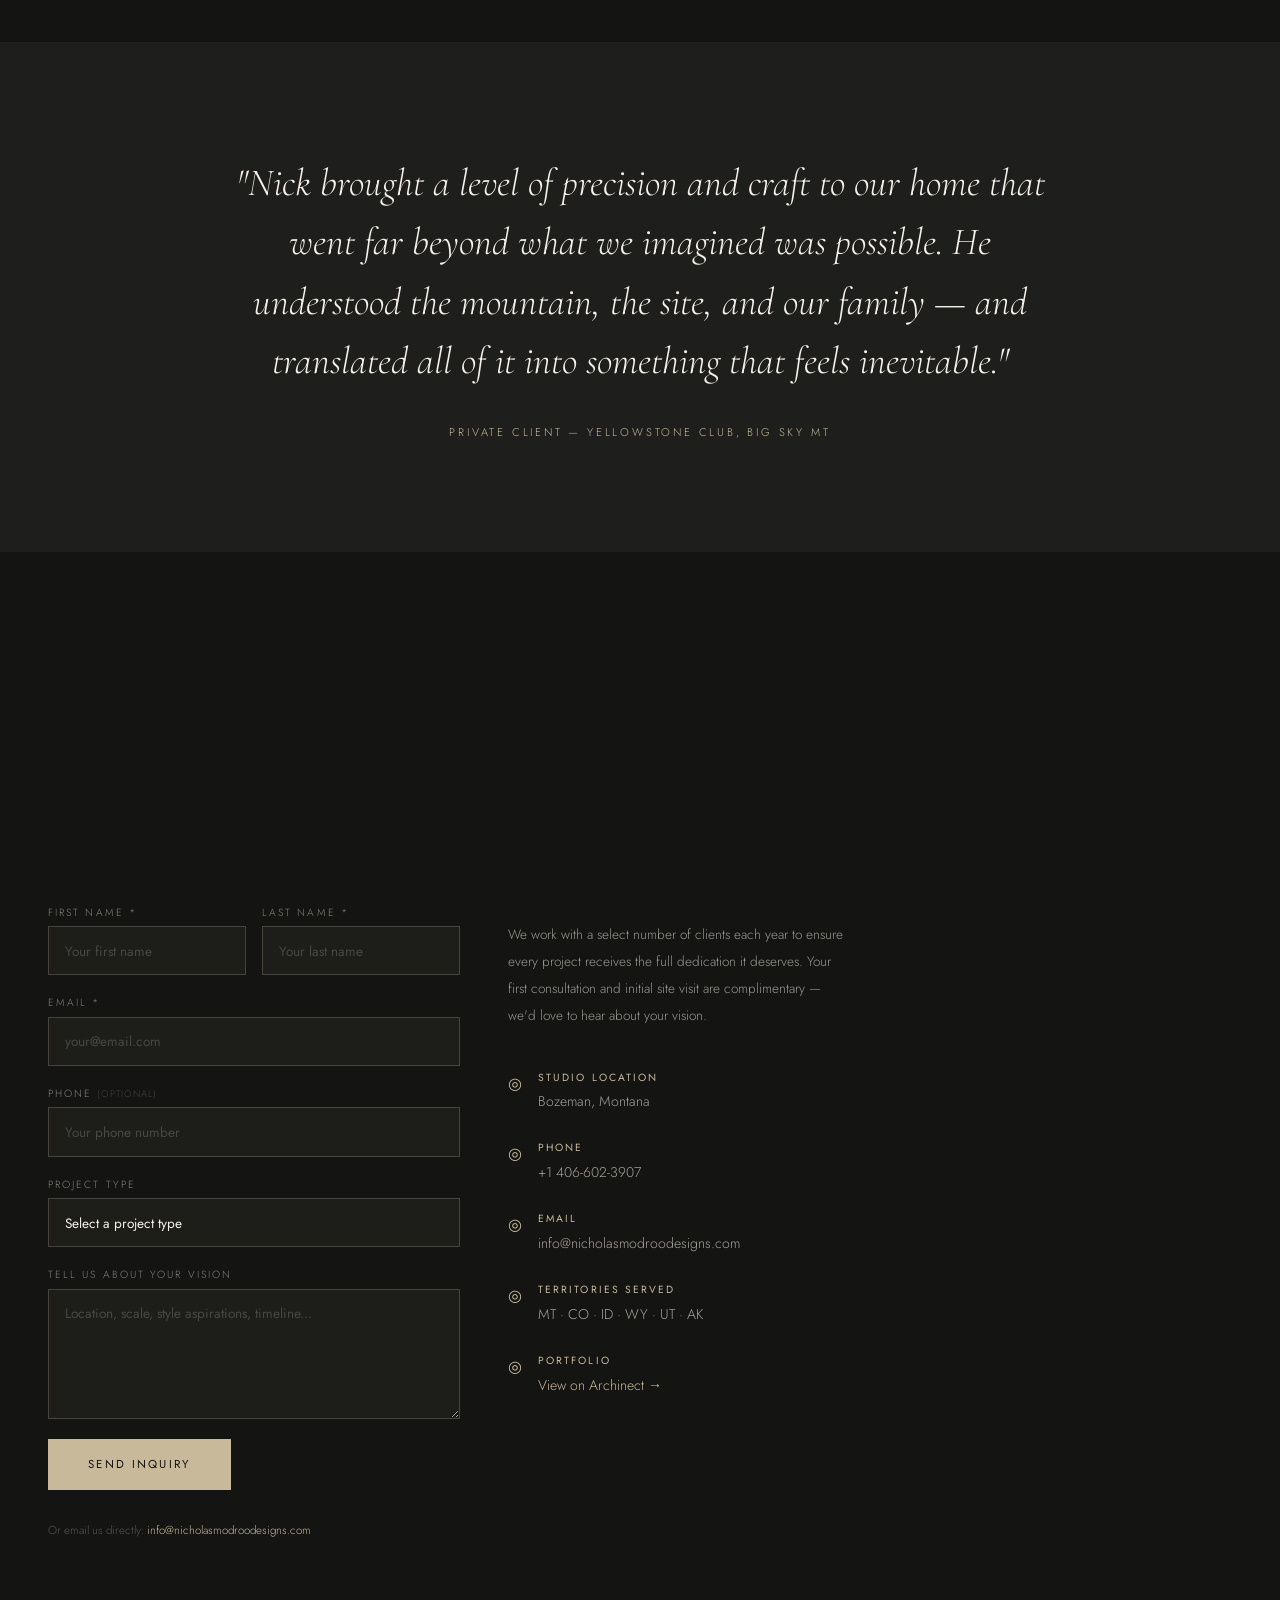
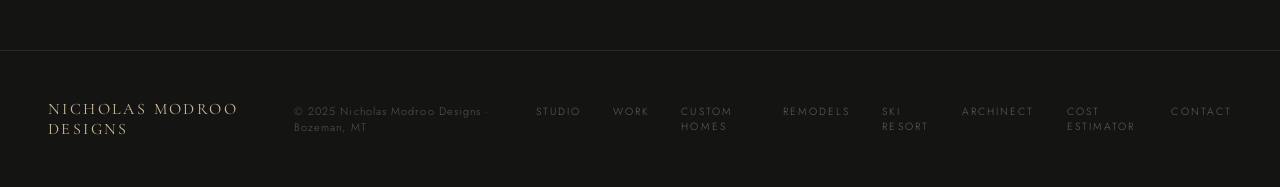
==== commit c573118e: "Replace 'architecture' with 'design' in own-work copy for Montana title compliance Third-party credi" ====
--- a/index.html
+++ b/index.html
@@ -302,7 +302,7 @@
     { "@type": "State", "name": "Utah" },
     { "@type": "State", "name": "Alaska" }
   ],
-  "knowsAbout": ["Custom home design", "Residential remodels", "Mountain modern architecture", "Log and timber homes", "Ski-in/ski-out residences"],
+  "knowsAbout": ["Custom home design", "Residential remodels", "Mountain modern design", "Log and timber homes", "Ski-in/ski-out residences"],
   "founder": { "@type": "Person", "name": "Nicholas Modroo" }
 }
 </script>
@@ -1021,7 +1021,7 @@
 (function(){
   var featured = [
     {key:'mountainveil', url:'mountain-veil.html', img:'web/DJI_0018-Driveway-2-min-2048x1151.webp', title:'Mountain Veil', blurb:'A slope-side ski-in/ski-out residence in the Diamond Hitch neighborhood of Moonlight Basin.', loc:'Big Sky, MT \u2014 Moonlight Basin', type:'Ski-In / Ski-Out', role:'Designer & Project Manager', status:'Built \u00b7 2023'},
-    {key:'teton', url:'teton-valley.html', img:'web/TetonCustom1.webp', title:'Teton Valley Custom Home', blurb:'A landmark custom residence in Teton Valley, where the scale of the landscape demands architecture equally bold and precise.', loc:'Jackson, WY', type:'Custom Estate', role:'Designer & Project Manager', status:'Built \u00b7 2024'},
+    {key:'teton', url:'teton-valley.html', img:'web/TetonCustom1.webp', title:'Teton Valley Custom Home', blurb:'A landmark custom residence in Teton Valley, where the scale of the landscape demands design equally bold and precise.', loc:'Jackson, WY', type:'Custom Estate', role:'Designer & Project Manager', status:'Built \u00b7 2024'},
     {key:'yc724', url:'yc-724.html', img:'web/YC724-1.webp', title:'YC 724 Custom', blurb:'An 11,500 sq ft mountain modern residence at the Yellowstone Club, sited and detailed for the views.', loc:'Big Sky, MT \u2014 Yellowstone Club', type:'11,500 sq ft Custom', role:'Designer & Project Manager', status:'Built \u00b7 2025'},
     {key:'roamingbear', url:'roaming-bear.html', img:'web/WKP-Cowles-LR-16.webp', title:'YC Roaming Bear', blurb:'A custom Yellowstone Club residence where structure meets the sublime.', loc:'Big Sky, MT \u2014 Yellowstone Club', type:'Custom Residence', role:'Designer & Project Manager', status:'Built'},
     {key:'rockcreek', url:'rock-creek.html', img:'web/Kibler-and-Kirch_Red-Lodge-8143_300DPI-Large.webp', title:'Rock Creek Log Cabin', blurb:'A creekside log cabin in Red Lodge, reimagined for modern mountain living.', loc:'Red Lodge, MT', type:'Creekside Remodel', role:'Designer & Project Manager', status:'Built \u00b7 2016'}
